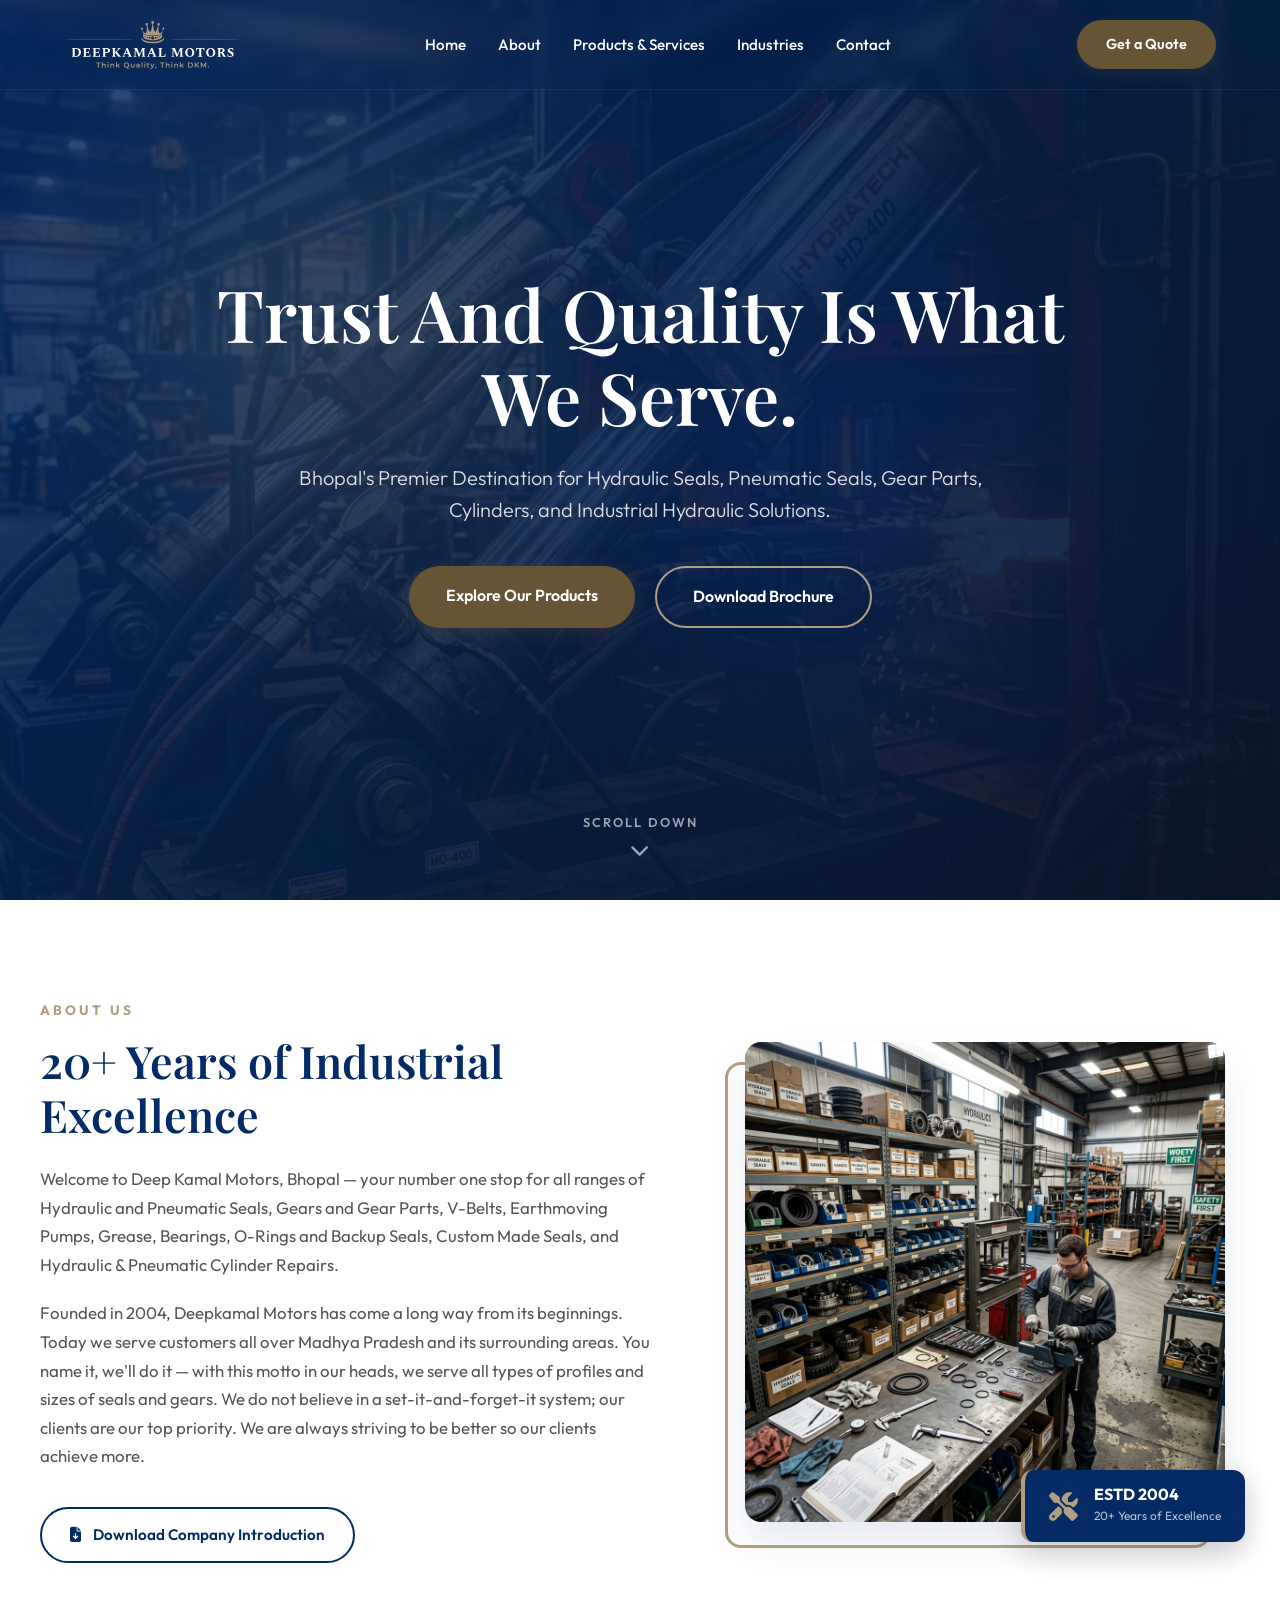
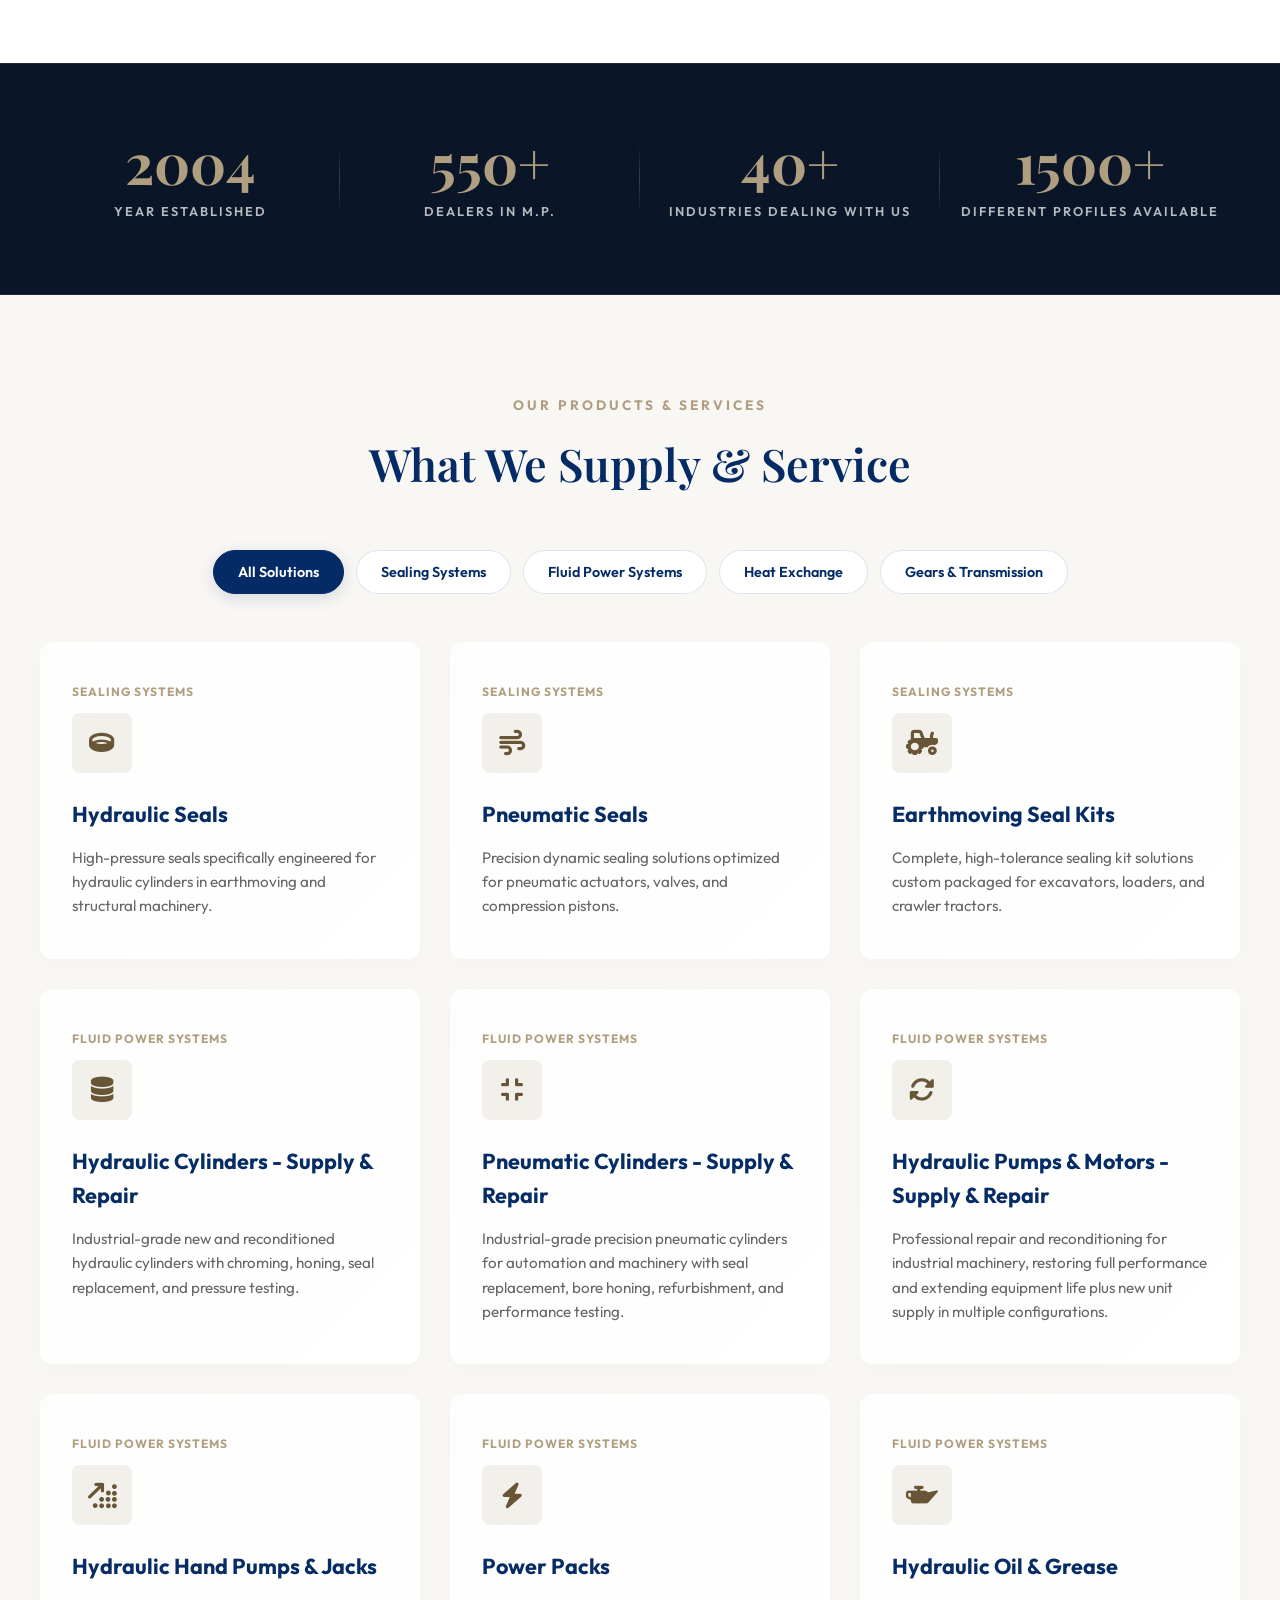
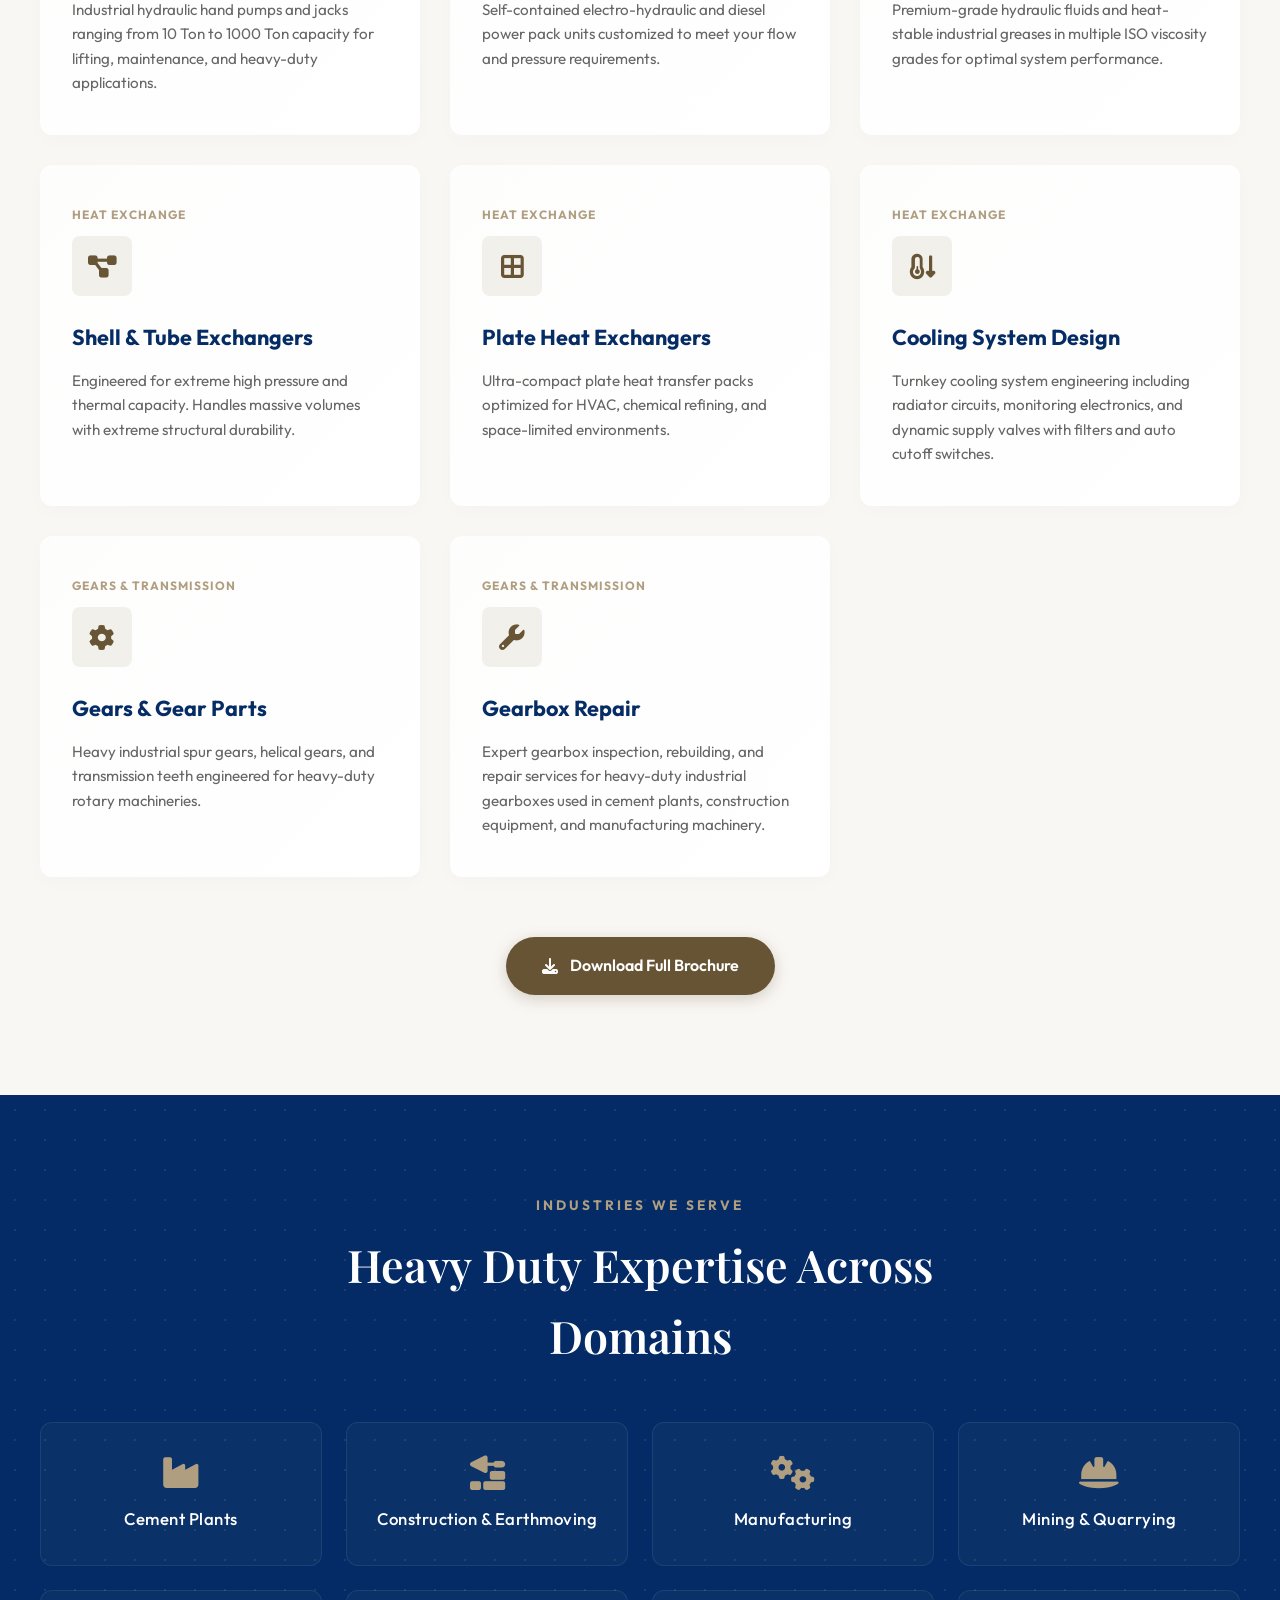
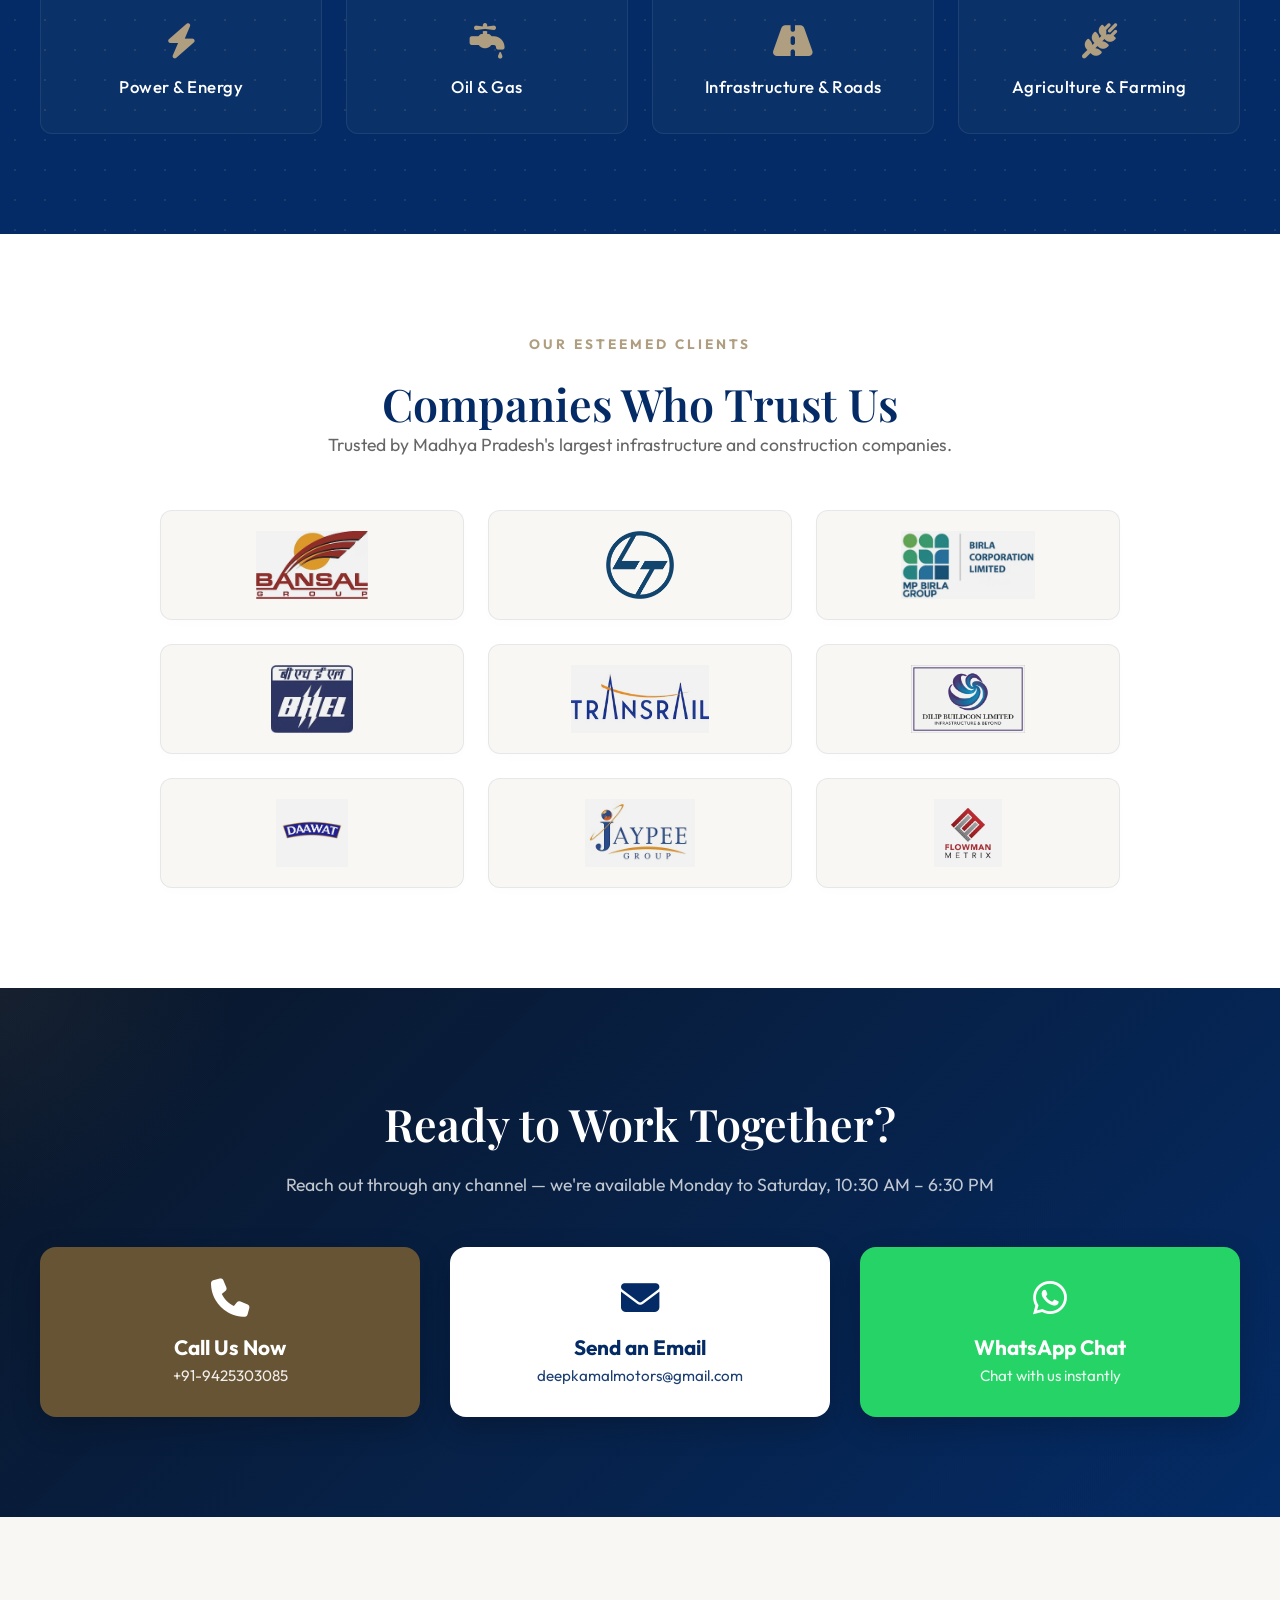
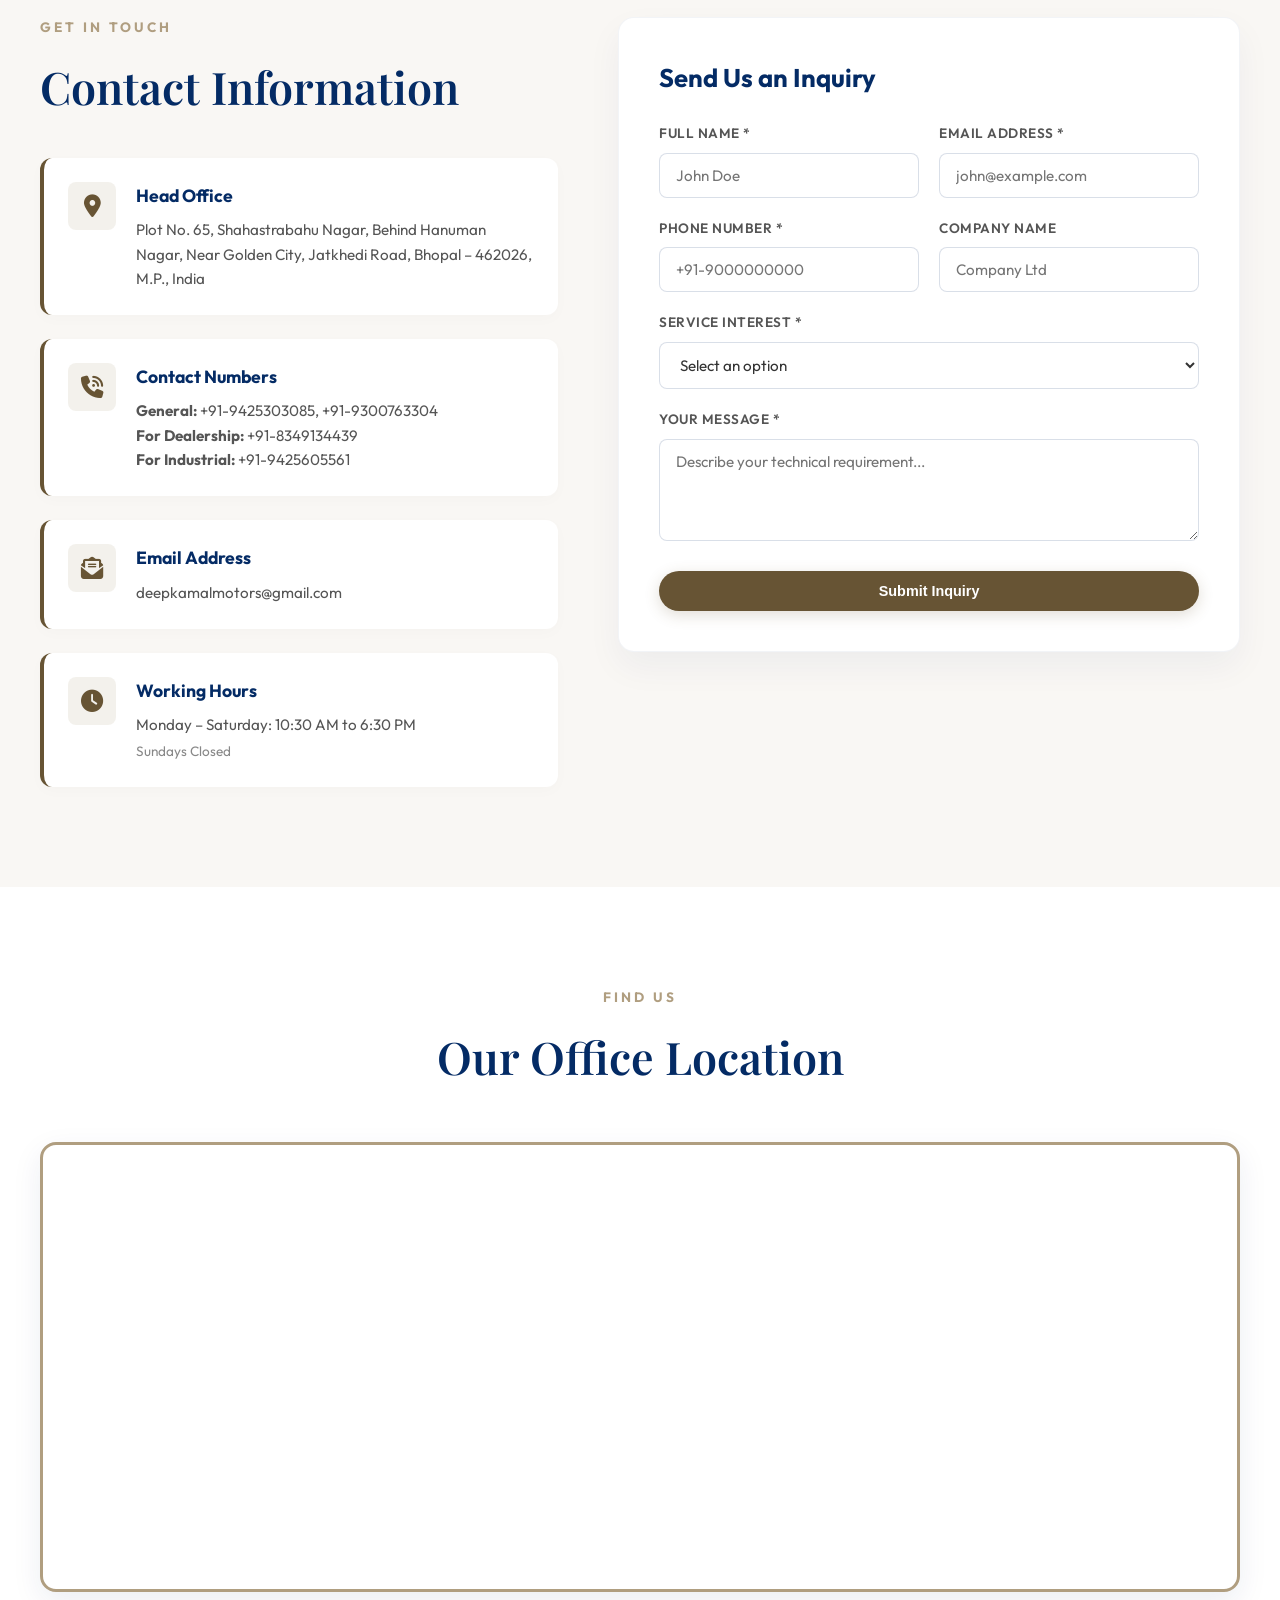
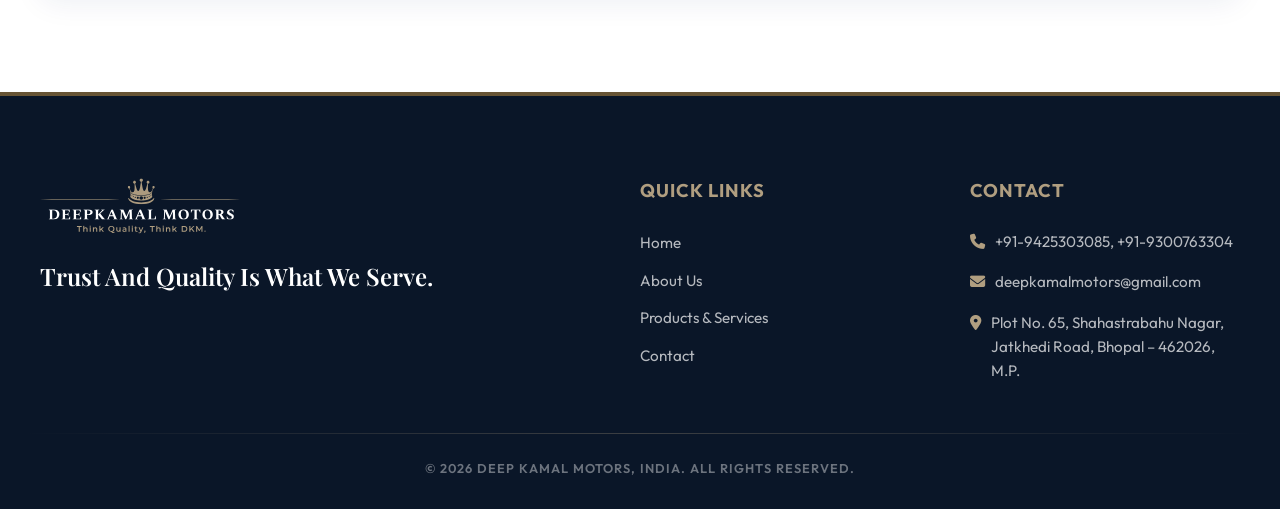
==== index.html @ ed83e130 "Initial commit of Deepkamal Motors Website" ====
<!DOCTYPE html>
<html lang="en">
<head>
  <meta charset="UTF-8">
  <meta name="viewport" content="width=device-width, initial-scale=1.0">
  <title>Deepkamal Motors | Hydraulic Seals & Industrial Parts | Bhopal</title>
  <meta name="description" content="Bhopal's premier destination for Hydraulic Seals, Pneumatic Seals, Gear Parts, Cylinders, and Industrial Hydraulic Solutions. Serving Madhya Pradesh since 2004.">
  
  <!-- Favicon -->
  <link rel="icon" type="image/svg+xml" href="deepkamal favicon.svg">

  <!-- Google Fonts -->
  <link rel="preconnect" href="https://fonts.googleapis.com">
  <link rel="preconnect" href="https://fonts.gstatic.com" crossorigin>
  <link href="https://fonts.googleapis.com/css2?family=Outfit:wght@300;400;500;600;700&family=Playfair+Display:ital,wght@0,400;0,600;0,700;1,400&display=swap" rel="stylesheet">
  
  <!-- Font Awesome 6 -->
  <link rel="stylesheet" href="https://cdnjs.cloudflare.com/ajax/libs/font-awesome/6.5.0/css/all.min.css">
  
  <style>
    /* -------------------------------------------------------------
       CSS VARIABLES & RESET
       ------------------------------------------------------------- */
    :root {
      --primary-navy: #042B65;
      --accent-gold: #675434;
      --light-gold: #B09E80;
      --white: #FFFFFF;
      --dark-bg: #0a1628;
      --off-white: #f9f7f4;
      
      --font-headings: 'Playfair Display', serif;
      --font-body: 'Outfit', sans-serif;
      
      --transition-smooth: all 0.4s cubic-bezier(0.16, 1, 0.3, 1);
      --transition-fast: all 0.2s ease;
      
      --container-width: 1200px;
    }

    * {
      box-sizing: border-box;
      margin: 0;
      padding: 0;
    }

    html {
      scroll-behavior: smooth;
      font-size: 16px;
      -webkit-font-smoothing: antialiased;
      overflow-x: hidden;
    }

    body {
      font-family: var(--font-body);
      background-color: var(--white);
      color: #333333;
      overflow-x: hidden;
      line-height: 1.6;
    }

    a {
      text-decoration: none;
      color: inherit;
      transition: var(--transition-fast);
    }

    h1, h2, h3, h4, h5, h6 {
      font-family: var(--font-headings);
      color: var(--primary-navy);
      font-weight: 600;
    }

    /* -------------------------------------------------------------
       PRELOADER
       ------------------------------------------------------------- */
    #preloader {
      position: fixed;
      top: 0;
      left: 0;
      width: 100vw;
      height: 100vh;
      background-color: var(--dark-bg);
      z-index: 99999;
      display: flex;
      flex-direction: column;
      justify-content: center;
      align-items: center;
      gap: 24px;
      transition: opacity 0.6s cubic-bezier(0.16, 1, 0.3, 1), visibility 0.6s;
    }

    #preloader.fade-out {
      opacity: 0;
      visibility: hidden;
    }

    .preloader-spinner {
      width: 80px;
      height: 80px;
      border: 3px solid rgba(176, 158, 128, 0.15);
      border-top: 3px solid var(--light-gold);
      border-radius: 50%;
      position: relative;
      animation: spin 1.2s cubic-bezier(0.5, 0.1, 0.5, 0.9) infinite;
    }

    .preloader-spinner::before {
      content: '\f013';
      font-family: 'Font Awesome 6 Free';
      font-weight: 900;
      color: var(--light-gold);
      position: absolute;
      top: 50%;
      left: 50%;
      transform: translate(-50%, -50%);
      font-size: 24px;
      animation: spinReverse 3s linear infinite;
    }

    @keyframes spin {
      0% { transform: rotate(0deg); }
      100% { transform: rotate(360deg); }
    }

    @keyframes spinReverse {
      0% { transform: translate(-50%, -50%) rotate(360deg); }
      100% { transform: translate(-50%, -50%) rotate(0deg); }
    }

    .preloader-text {
      font-family: var(--font-headings);
      font-size: 1.6rem;
      letter-spacing: 2px;
      font-weight: 600;
    }

    .preloader-text .navy-part {
      color: var(--white);
    }

    .preloader-text .gold-part {
      color: var(--light-gold);
    }

    /* -------------------------------------------------------------
       UTILITIES & REVEAL ANIMATIONS
       ------------------------------------------------------------- */
    .section-padding {
      padding: 100px 24px;
    }

    .container {
      max-width: var(--container-width);
      margin: 0 auto;
      width: 100%;
    }

    .text-center {
      text-align: center;
    }

    .label-gold {
      font-size: 0.85rem;
      letter-spacing: 3px;
      text-transform: uppercase;
      color: var(--light-gold);
      font-weight: 700;
      display: block;
      margin-bottom: 12px;
    }

    /* Scroll Reveal CSS */
    .reveal {
      opacity: 0;
      transform: translateY(40px);
      transition: opacity 0.8s cubic-bezier(0.16, 1, 0.3, 1), 
                  transform 0.8s cubic-bezier(0.16, 1, 0.3, 1);
    }

    .reveal.revealed {
      opacity: 1;
      transform: translateY(0);
    }

    /* -------------------------------------------------------------
       STICKY NAVIGATION BAR
       ------------------------------------------------------------- */
    header {
      position: fixed;
      top: 0;
      left: 0;
      width: 100%;
      z-index: 1000;
      padding: 20px 0;
      transition: var(--transition-smooth);
      background-color: rgba(4, 43, 101, 0.1);
      backdrop-filter: blur(8px);
      -webkit-backdrop-filter: blur(8px);
      border-bottom: 1px solid rgba(255, 255, 255, 0.05);
      
      --logo-primary: #FFFFFF;
      --logo-accent-gold: #B09E80;
    }

    header.scrolled {
      padding: 12px 0;
      background-color: var(--primary-navy);
      box-shadow: 0 10px 30px rgba(0, 0, 0, 0.15);
      border-bottom: 1px solid rgba(176, 158, 128, 0.15);
      --logo-primary: #FFFFFF;
      --logo-accent-gold: #B09E80;
    }

    .nav-container {
      display: flex;
      justify-content: space-between;
      align-items: center;
      padding: 0 24px;
      max-width: var(--container-width);
      margin: 0 auto;
    }

    .logo-container {
      display: flex;
      align-items: center;
      gap: 12px;
      height: 48px;
    }

    .logo-svg {
      height: 100%;
      width: auto;
      max-width: 200px;
    }

    .logo-svg .aD6z1nYkhcolor {
      fill: var(--logo-primary) !important;
      transition: fill 0.3s ease;
    }

    .logo-svg .a6izo4zJpcolor,
    .logo-svg .aLgOaV3zRcolors-0,
    .logo-svg .aR9TavoXYfillColor,
    .logo-svg .aMG-WEHroEfillColor,
    .logo-svg .aR9TavoXYfillColor-floo {
      fill: var(--logo-accent-gold) !important;
      transition: fill 0.3s ease;
    }

    .nav-links {
      display: flex;
      align-items: center;
      gap: 32px;
      list-style: none;
    }

    .nav-links a {
      color: var(--white);
      font-weight: 500;
      font-size: 0.95rem;
      position: relative;
      padding: 4px 0;
    }

    .nav-links a::after {
      content: '';
      position: absolute;
      bottom: 0;
      left: 0;
      width: 0;
      height: 2px;
      background-color: var(--light-gold);
      transition: var(--transition-fast);
    }

    .nav-links a:hover {
      color: var(--light-gold);
    }

    .nav-links a:hover::after {
      width: 100%;
    }

    .btn-quote {
      background-color: var(--accent-gold);
      color: var(--white);
      padding: 12px 28px;
      border-radius: 50px;
      font-weight: 600;
      font-size: 0.9rem;
      border: 1px solid var(--accent-gold);
      box-shadow: 0 4px 15px rgba(103, 84, 52, 0.2);
      position: relative;
      overflow: hidden;
      z-index: 1;
      display: inline-block;
      text-align: center;
      transition: var(--transition-smooth);
    }

    .btn-quote::before {
      content: '';
      position: absolute;
      top: 0;
      left: -100%;
      width: 100%;
      height: 100%;
      background: linear-gradient(
        90deg,
        transparent,
        rgba(255, 255, 255, 0.2),
        transparent
      );
      transition: 0.5s;
      z-index: -1;
    }

    .btn-quote:hover::before {
      left: 100%;
    }

    .btn-quote:hover {
      background-color: #7d6741;
      border-color: #7d6741;
      box-shadow: 0 6px 20px rgba(103, 84, 52, 0.4);
      transform: translateY(-2px);
    }

    /* Hamburger & Mobile Nav Drawer */
    .menu-toggle {
      display: none;
      background: none;
      border: none;
      color: var(--white);
      font-size: 1.5rem;
      cursor: pointer;
      z-index: 1001;
    }

    .mobile-drawer {
      position: fixed;
      top: 0;
      right: -100%;
      width: 300px;
      height: 100vh;
      background-color: var(--primary-navy);
      z-index: 999;
      padding: 100px 40px 40px 40px;
      display: flex;
      flex-direction: column;
      gap: 24px;
      box-shadow: -10px 0 30px rgba(0, 0, 0, 0.25);
      transition: var(--transition-smooth);
    }

    .mobile-drawer.open {
      right: 0;
    }

    .mobile-drawer ul {
      list-style: none;
      display: flex;
      flex-direction: column;
      gap: 24px;
    }

    .mobile-drawer ul a {
      color: var(--white);
      font-size: 1.2rem;
      font-weight: 500;
      display: block;
    }

    .mobile-drawer ul a:hover {
      color: var(--light-gold);
    }

    .mobile-drawer .btn-quote {
      text-align: center;
      margin-top: 20px;
      width: 100%;
    }

    /* -------------------------------------------------------------
       HERO SECTION
       ------------------------------------------------------------- */
    .hero {
      height: 100vh;
      min-height: 700px;
      position: relative;
      display: flex;
      align-items: center;
      justify-content: center;
      color: var(--white);
      text-align: center;
      padding: 0 24px;
      overflow: hidden;
    }

    /* Slow Zoom Background Image */
    .hero-bg {
      position: absolute;
      top: 0;
      left: 0;
      width: 100%;
      height: 100%;
      background-image: url('hero_bg.png');
      background-repeat: no-repeat;
      background-position: center center;
      background-size: cover;
      z-index: 1;
      animation: bgZoom 20s ease-out forwards;
    }

    @keyframes bgZoom {
      from { transform: scale(1.15); }
      to { transform: scale(1); }
    }

    /* Dark Overlay Mask for Contrast */
    .hero-overlay {
      position: absolute;
      top: 0;
      left: 0;
      width: 100%;
      height: 100%;
      background: linear-gradient(135deg, rgba(4, 43, 101, 0.85) 0%, rgba(10, 22, 40, 0.95) 100%);
      z-index: 2;
    }

    /* Glowing light blobs for premium lustre */
    .hero-glow-blob {
      position: absolute;
      border-radius: 50%;
      filter: blur(120px);
      z-index: 3;
      opacity: 0.18;
      pointer-events: none;
    }

    .blob-1 {
      top: 15%;
      left: 10%;
      width: 400px;
      height: 400px;
      background-color: var(--light-gold);
      animation: pulseGlow 10s infinite alternate;
    }

    .blob-2 {
      bottom: 20%;
      right: 15%;
      width: 500px;
      height: 500px;
      background-color: #0b3fa8;
      animation: pulseGlow 15s infinite alternate-reverse;
    }

    @keyframes pulseGlow {
      0% { transform: scale(1) translate(0, 0); opacity: 0.15; }
      100% { transform: scale(1.25) translate(40px, -30px); opacity: 0.25; }
    }

    .hero-content {
      position: relative;
      z-index: 4;
      max-width: 900px;
      display: flex;
      flex-direction: column;
      align-items: center;
      gap: 24px;
    }

    .hero-headline {
      font-size: 4.5rem;
      line-height: 1.15;
      color: var(--white);
      animation: fadeUp 1s cubic-bezier(0.16, 1, 0.3, 1) forwards;
      opacity: 0;
    }

    .hero-subheadline {
      font-size: 1.25rem;
      font-weight: 300;
      color: rgba(255, 255, 255, 0.85);
      max-width: 750px;
      line-height: 1.6;
      animation: fadeUp 1s cubic-bezier(0.16, 1, 0.3, 1) 0.3s forwards;
      opacity: 0;
    }

    .hero-ctas {
      display: flex;
      gap: 20px;
      margin-top: 16px;
      animation: fadeUp 1s cubic-bezier(0.16, 1, 0.3, 1) 0.6s forwards;
      opacity: 0;
    }

    .btn-primary {
      background-color: var(--accent-gold);
      color: var(--white);
      padding: 16px 36px;
      border-radius: 50px;
      font-weight: 600;
      font-size: 1rem;
      border: 1px solid var(--accent-gold);
      box-shadow: 0 4px 20px rgba(103, 84, 52, 0.3);
      cursor: pointer;
      transition: var(--transition-smooth);
    }

    .btn-primary:hover {
      background-color: #7d6741;
      border-color: #7d6741;
      transform: translateY(-3px);
      box-shadow: 0 8px 25px rgba(103, 84, 52, 0.5);
    }

    .btn-secondary {
      background-color: transparent;
      color: var(--white);
      padding: 16px 36px;
      border-radius: 50px;
      font-weight: 600;
      font-size: 1rem;
      border: 2px solid var(--light-gold);
      cursor: pointer;
      transition: var(--transition-smooth);
      display: inline-block;
    }

    .btn-secondary:hover {
      background-color: rgba(176, 158, 128, 0.15);
      border-color: var(--white);
      transform: translateY(-3px);
    }

    /* Scroll Indicator */
    .scroll-indicator {
      position: absolute;
      bottom: 40px;
      left: 50%;
      transform: translateX(-50%);
      z-index: 4;
      display: flex;
      flex-direction: column;
      align-items: center;
      gap: 8px;
      cursor: pointer;
      color: rgba(255, 255, 255, 0.6);
      font-size: 0.8rem;
      letter-spacing: 2px;
      text-transform: uppercase;
      font-weight: 600;
    }

    .scroll-indicator i {
      font-size: 1.2rem;
      animation: bounce 2s infinite;
    }

    @keyframes fadeUp {
      from {
        opacity: 0;
        transform: translateY(30px);
      }
      to {
        opacity: 1;
        transform: translateY(0);
      }
    }

    @keyframes bounce {
      0%, 20%, 50%, 80%, 100% { transform: translateY(0); }
      40% { transform: translateY(-8px); }
      60% { transform: translateY(-4px); }
    }

    /* -------------------------------------------------------------
       ABOUT US SECTION
       ------------------------------------------------------------- */
    .about {
      background-color: var(--white);
    }

    .about-grid {
      display: grid;
      grid-template-columns: 1.2fr 1fr;
      gap: 80px;
      align-items: center;
    }

    .about-text h2 {
      font-size: 2.8rem;
      line-height: 1.2;
      margin-bottom: 24px;
    }

    .about-text p {
      color: #555555;
      margin-bottom: 20px;
      font-size: 1.05rem;
      line-height: 1.7;
    }

    .btn-download-about {
      display: inline-flex;
      align-items: center;
      gap: 12px;
      color: var(--primary-navy);
      border: 2px solid var(--primary-navy);
      padding: 14px 28px;
      border-radius: 50px;
      font-weight: 600;
      font-size: 0.95rem;
      margin-top: 16px;
      transition: var(--transition-smooth);
    }

    .btn-download-about:hover {
      background-color: var(--primary-navy);
      color: var(--white);
      transform: translateY(-2px);
      box-shadow: 0 6px 20px rgba(4, 43, 101, 0.2);
    }

    /* Workshop Image Container */
    .about-visual {
      display: flex;
      justify-content: center;
      align-items: center;
    }

    .about-img-container {
      position: relative;
      width: 100%;
      max-width: 480px;
      margin: 0 auto;
      border-radius: 16px;
      box-shadow: 0 20px 40px rgba(4, 43, 101, 0.1);
      transition: var(--transition-smooth);
    }

    .about-img-container::before {
      content: '';
      position: absolute;
      top: 20px;
      left: -20px;
      width: 100%;
      height: 100%;
      border: 3px solid var(--light-gold);
      border-radius: 16px;
      z-index: 1;
      pointer-events: none;
      transition: var(--transition-smooth);
    }

    .about-img {
      width: 100%;
      height: auto;
      display: block;
      border-radius: 16px;
      position: relative;
      z-index: 2;
      object-fit: cover;
      transition: var(--transition-smooth);
    }

    .about-img-container:hover {
      transform: translateY(-8px);
    }

    .about-img-container:hover::before {
      transform: translate(8px, -8px);
    }

    .about-img-badge {
      position: absolute;
      bottom: -20px;
      right: -20px;
      background-color: var(--primary-navy);
      color: var(--white);
      padding: 16px 24px;
      border-radius: 12px;
      display: flex;
      align-items: center;
      gap: 16px;
      z-index: 3;
      box-shadow: 0 10px 30px rgba(0, 0, 0, 0.2);
      border-left: 4px solid var(--light-gold);
    }

    .about-img-badge i {
      font-size: 1.8rem;
      color: var(--light-gold);
    }

    .about-img-badge .badge-title {
      font-weight: 700;
      font-size: 1rem;
      line-height: 1;
    }

    .about-img-badge .badge-sub {
      font-size: 0.75rem;
      color: rgba(255, 255, 255, 0.7);
      margin-top: 4px;
      white-space: nowrap;
    }

    /* -------------------------------------------------------------
       STATS STRIP
       ------------------------------------------------------------- */
    .stats-strip {
      background-color: var(--dark-bg);
      padding: 60px 24px;
      border-top: 1px solid rgba(176, 158, 128, 0.15);
      border-bottom: 1px solid rgba(176, 158, 128, 0.15);
      position: relative;
    }

    .stats-grid {
      display: grid;
      grid-template-columns: repeat(4, 1fr);
      max-width: var(--container-width);
      margin: 0 auto;
      text-align: center;
    }

    .stat-item {
      position: relative;
      padding: 10px 20px;
    }

    .stat-item:not(:last-child)::after {
      content: '';
      position: absolute;
      right: 0;
      top: 20%;
      height: 60%;
      width: 1px;
      background: linear-gradient(to bottom, transparent, rgba(176, 158, 128, 0.3), transparent);
    }

    .stat-number {
      font-size: 3.5rem;
      font-family: var(--font-headings);
      font-weight: 700;
      color: var(--light-gold);
      display: block;
      margin-bottom: 8px;
      line-height: 1;
    }

    .stat-label {
      font-size: 0.8rem;
      letter-spacing: 2px;
      text-transform: uppercase;
      color: rgba(255, 255, 255, 0.7);
      font-weight: 600;
    }

    /* -------------------------------------------------------------
       PRODUCTS & SERVICES
       ------------------------------------------------------------- */
    .products {
      background-color: var(--off-white);
    }

    .section-header {
      max-width: 700px;
      margin: 0 auto 50px auto;
    }

    .section-header h2 {
      font-size: 2.8rem;
      margin-top: 8px;
    }

    /* Filter Category Tabs */
    .category-tabs {
      display: flex;
      justify-content: center;
      gap: 12px;
      margin-bottom: 48px;
      flex-wrap: wrap;
    }

    .tab-btn {
      background-color: var(--white);
      border: 1px solid rgba(4, 43, 101, 0.12);
      color: var(--primary-navy);
      padding: 12px 24px;
      border-radius: 50px;
      font-family: var(--font-body);
      font-weight: 600;
      font-size: 0.9rem;
      cursor: pointer;
      transition: var(--transition-smooth);
    }

    .tab-btn:hover {
      background-color: var(--off-white);
      border-color: var(--light-gold);
    }

    .tab-btn.active {
      background-color: var(--primary-navy);
      color: var(--white);
      border-color: var(--primary-navy);
      box-shadow: 0 4px 15px rgba(4, 43, 101, 0.15);
    }

    .products-grid {
      display: grid;
      grid-template-columns: repeat(3, 1fr);
      gap: 30px;
      margin-bottom: 60px;
    }

    .product-card {
      background-color: var(--white);
      padding: 40px 32px;
      border-radius: 12px;
      box-shadow: 0 5px 20px rgba(0, 0, 0, 0.02);
      border-left: 0px solid var(--accent-gold);
      transition: var(--transition-smooth);
      position: relative;
      overflow: hidden;
      display: flex;
      flex-direction: column;
    }

    .product-card.hidden {
      display: none !important;
    }

    .product-card::before {
      content: '';
      position: absolute;
      top: 0;
      left: 0;
      width: 100%;
      height: 100%;
      background: linear-gradient(135deg, rgba(176, 158, 128, 0.02) 0%, transparent 100%);
      pointer-events: none;
    }

    .product-category-label {
      font-size: 0.75rem;
      text-transform: uppercase;
      letter-spacing: 1px;
      color: var(--light-gold);
      font-weight: 700;
      margin-bottom: 12px;
      display: block;
    }

    .product-icon-container {
      width: 60px;
      height: 60px;
      background-color: rgba(176, 158, 128, 0.15);
      border-radius: 8px;
      display: flex;
      align-items: center;
      justify-content: center;
      margin-bottom: 24px;
      color: var(--accent-gold);
      font-size: 1.6rem;
      transition: var(--transition-smooth);
    }

    .product-card h3 {
      font-size: 1.35rem;
      margin-bottom: 14px;
      font-family: var(--font-body);
      font-weight: 700;
      color: var(--primary-navy);
      transition: var(--transition-fast);
    }

    .product-card p {
      color: #666666;
      font-size: 0.95rem;
      line-height: 1.6;
      flex-grow: 1;
    }

    /* Product card hover effects */
    .product-card:hover {
      transform: translateY(-8px);
      box-shadow: 0 15px 35px rgba(4, 43, 101, 0.08);
      border-left: 5px solid var(--accent-gold);
    }

    .product-card:hover .product-icon-container {
      background-color: var(--accent-gold);
      color: var(--white);
      transform: scale(1.05);
    }

    .product-card:hover h3 {
      color: var(--accent-gold);
    }

    .products-footer {
      display: flex;
      justify-content: center;
    }

    .btn-gold-brochure {
      display: inline-flex;
      align-items: center;
      gap: 12px;
      background-color: var(--accent-gold);
      color: var(--white);
      padding: 16px 36px;
      border-radius: 50px;
      font-weight: 600;
      font-size: 1rem;
      box-shadow: 0 4px 15px rgba(103, 84, 52, 0.25);
    }

    .btn-gold-brochure:hover {
      background-color: #7d6741;
      transform: translateY(-2px);
      box-shadow: 0 8px 25px rgba(103, 84, 52, 0.4);
    }

    /* -------------------------------------------------------------
       INDUSTRIES WE SERVE
       ------------------------------------------------------------- */
    .industries {
      background-color: var(--primary-navy);
      color: var(--white);
      position: relative;
    }

    .industries::before {
      content: '';
      position: absolute;
      top: 0; left: 0; right: 0; bottom: 0;
      background-image: radial-gradient(rgba(176, 158, 128, 0.15) 1px, transparent 1px);
      background-size: 30px 30px;
      pointer-events: none;
    }

    .industries .section-header h2 {
      color: var(--white);
    }

    .industries-grid {
      display: grid;
      grid-template-columns: repeat(4, 1fr);
      gap: 24px;
      position: relative;
      z-index: 2;
    }

    .industry-card {
      background-color: rgba(255, 255, 255, 0.03);
      border: 1px solid rgba(255, 255, 255, 0.08);
      border-radius: 12px;
      padding: 32px 24px;
      text-align: center;
      transition: var(--transition-smooth);
      display: flex;
      flex-direction: column;
      align-items: center;
      gap: 16px;
    }

    .industry-card i {
      font-size: 2.2rem;
      color: var(--light-gold);
      transition: var(--transition-smooth);
    }

    .industry-card span {
      font-size: 1.05rem;
      font-weight: 500;
      letter-spacing: 0.5px;
    }

    .industry-card:hover {
      background-color: rgba(255, 255, 255, 0.07);
      border-color: var(--light-gold);
      transform: translateY(-5px);
      box-shadow: 0 10px 25px rgba(176, 158, 128, 0.15);
    }

    .industry-card:hover i {
      color: var(--white);
      transform: scale(1.1);
    }

    /* -------------------------------------------------------------
       OUR ESTEEMED CLIENTS (3x3 Grid Layout)
       ------------------------------------------------------------- */
    .clients {
      background-color: var(--white);
      position: relative;
    }

    .clients-subtext {
      color: #666666;
      font-size: 1.1rem;
      margin-top: -8px;
    }

    .clients-grid {
      display: grid;
      grid-template-columns: repeat(3, 1fr);
      gap: 24px;
      max-width: 960px;
      margin: 0 auto;
    }

    .client-logo-card {
      background-color: var(--off-white);
      border: 1px solid rgba(4, 43, 101, 0.08);
      border-radius: 12px;
      height: 110px;
      display: flex;
      justify-content: center;
      align-items: center;
      padding: 20px;
      box-shadow: 0 4px 12px rgba(0, 0, 0, 0.01);
      transition: var(--transition-smooth);
    }

    .client-logo-card img {
      max-height: 100%;
      max-width: 100%;
      object-fit: contain;
      filter: grayscale(10%) contrast(90%);
      transition: var(--transition-smooth);
    }

    .client-logo-card:hover {
      background-color: var(--white);
      border-color: var(--light-gold);
      transform: translateY(-4px) scale(1.03);
      box-shadow: 0 10px 20px rgba(4, 43, 101, 0.08);
    }

    .client-logo-card:hover img {
      filter: none;
    }

    /* -------------------------------------------------------------
       CONTACT ACTION BUTTONS (CTA STRIP)
       ------------------------------------------------------------- */
    .cta-strip {
      background: linear-gradient(135deg, var(--dark-bg) 0%, var(--primary-navy) 100%);
      color: var(--white);
      position: relative;
      overflow: hidden;
    }

    .cta-strip::before {
      content: '';
      position: absolute;
      top: -50%; left: -20%;
      width: 500px;
      height: 500px;
      border-radius: 50%;
      background: radial-gradient(circle, rgba(176, 158, 128, 0.08) 0%, transparent 70%);
      pointer-events: none;
      animation: pulseGlow 12s infinite alternate;
    }

    .cta-strip::after {
      content: '';
      position: absolute;
      bottom: -40%; right: -10%;
      width: 600px;
      height: 600px;
      border-radius: 50%;
      background: radial-gradient(circle, rgba(4, 43, 101, 0.15) 0%, transparent 70%);
      pointer-events: none;
      animation: pulseGlow 16s infinite alternate-reverse;
    }

    .cta-header {
      margin-bottom: 48px;
      position: relative;
      z-index: 2;
    }

    .cta-header h2 {
      font-size: 2.8rem;
      color: var(--white);
      margin-bottom: 12px;
    }

    .cta-header p {
      color: rgba(255, 255, 255, 0.75);
      font-size: 1.1rem;
    }

    .cta-buttons-container {
      display: grid;
      grid-template-columns: repeat(3, 1fr);
      gap: 30px;
      max-width: var(--container-width);
      margin: 0 auto;
      position: relative;
      z-index: 2;
    }

    .action-btn {
      display: flex;
      flex-direction: column;
      align-items: center;
      justify-content: center;
      padding: 32px 24px;
      border-radius: 16px;
      cursor: pointer;
      box-shadow: 0 10px 30px rgba(0, 0, 0, 0.2);
      transition: var(--transition-smooth);
      border: none;
      width: 100%;
      text-align: center;
      position: relative;
      z-index: 2;
    }

    .action-btn i {
      font-size: 2.4rem;
      margin-bottom: 16px;
      transition: var(--transition-smooth);
    }

    .action-btn .btn-label {
      font-size: 1.3rem;
      font-weight: 700;
      display: block;
      margin-bottom: 6px;
      font-family: var(--font-body);
    }

    .action-btn .btn-sub {
      font-size: 0.95rem;
      opacity: 0.9;
      font-family: var(--font-body);
    }

    .btn-call {
      background-color: var(--accent-gold);
      color: var(--white);
    }

    .btn-call:hover {
      background-color: #7d6741;
      transform: translateY(-6px);
      box-shadow: 0 15px 35px rgba(103, 84, 52, 0.4);
    }

    .btn-email {
      background-color: var(--white);
      color: var(--primary-navy);
    }

    .btn-email:hover {
      background-color: var(--primary-navy);
      color: var(--white);
      transform: translateY(-6px);
      box-shadow: 0 15px 35px rgba(255, 255, 255, 0.2);
    }

    .btn-whatsapp {
      background-color: #25D366;
      color: var(--white);
    }

    .btn-whatsapp:hover {
      background-color: #1ebd58;
      transform: translateY(-6px);
      box-shadow: 0 15px 35px rgba(37, 211, 102, 0.4);
    }

    .action-btn:hover i {
      transform: scale(1.1);
    }

    /* -------------------------------------------------------------
       CONTACT & FORM SECTION
       ------------------------------------------------------------- */
    .contact-section {
      background-color: var(--off-white);
    }

    .contact-grid {
      display: grid;
      grid-template-columns: 1fr 1.2fr;
      gap: 60px;
      align-items: flex-start;
    }

    .contact-info {
      display: flex;
      flex-direction: column;
      gap: 24px;
    }

    .contact-info h2 {
      font-size: 2.8rem;
      margin-bottom: 12px;
    }

    .info-card {
      background-color: var(--white);
      border-radius: 12px;
      padding: 24px;
      display: flex;
      gap: 20px;
      box-shadow: 0 4px 15px rgba(0, 0, 0, 0.02);
      border-left: 4px solid var(--accent-gold);
      align-items: flex-start;
    }

    .info-icon-container {
      font-size: 1.4rem;
      color: var(--accent-gold);
      background-color: rgba(176, 158, 128, 0.15);
      width: 48px;
      height: 48px;
      border-radius: 8px;
      display: flex;
      align-items: center;
      justify-content: center;
      flex-shrink: 0;
    }

    .info-content h3 {
      font-family: var(--font-body);
      font-weight: 700;
      font-size: 1.1rem;
      margin-bottom: 8px;
    }

    .info-content p {
      color: #555555;
      line-height: 1.6;
      font-size: 0.95rem;
    }

    /* B2B Inquiry Form */
    .contact-form-container {
      background-color: var(--white);
      padding: 40px;
      border-radius: 16px;
      box-shadow: 0 15px 35px rgba(4, 43, 101, 0.05);
      border: 1px solid rgba(4, 43, 101, 0.05);
    }

    .form-title {
      font-size: 1.6rem;
      color: var(--primary-navy);
      margin-bottom: 24px;
      font-family: var(--font-body);
      font-weight: 700;
    }

    .form-row {
      display: grid;
      grid-template-columns: 1fr 1fr;
      gap: 20px;
    }

    .form-group {
      margin-bottom: 20px;
      display: flex;
      flex-direction: column;
      gap: 8px;
    }

    .form-group label {
      font-size: 0.85rem;
      font-weight: 600;
      color: #555555;
      text-transform: uppercase;
      letter-spacing: 0.5px;
    }

    .form-group input,
    .form-group select,
    .form-group textarea {
      width: 100%;
      padding: 12px 16px;
      border: 1px solid rgba(4, 43, 101, 0.15);
      border-radius: 8px;
      font-family: var(--font-body);
      font-size: 0.95rem;
      color: #333333;
      background-color: var(--white);
      transition: var(--transition-fast);
    }

    .form-group input:focus,
    .form-group select:focus,
    .form-group textarea:focus {
      outline: none;
      border-color: var(--accent-gold);
      box-shadow: 0 0 0 3px rgba(103, 84, 52, 0.15);
    }

    .form-submit-btn {
      width: 100%;
      border: none;
      cursor: pointer;
      margin-top: 10px;
    }

    /* -------------------------------------------------------------
       DEDICATED MAP SECTION
       ------------------------------------------------------------- */
    .find-us {
      background-color: var(--white);
    }

    .map-full-container {
      width: 100%;
      height: 450px;
      border-radius: 16px;
      overflow: hidden;
      box-shadow: 0 10px 30px rgba(4, 43, 101, 0.08);
      border: 3px solid var(--light-gold);
    }

    .map-full-container iframe {
      width: 100%;
      height: 100%;
      border: none;
      display: block;
    }

    /* -------------------------------------------------------------
       FOOTER
       ------------------------------------------------------------- */
    footer {
      background-color: var(--dark-bg);
      color: var(--white);
      padding: 80px 24px 30px 24px;
      border-top: 4px solid var(--accent-gold);
      position: relative;
    }

    .footer-grid {
      display: grid;
      grid-template-columns: 2fr 1fr 1fr;
      gap: 60px;
      max-width: var(--container-width);
      margin: 0 auto 50px auto;
    }

    .footer-col-branding {
      display: flex;
      flex-direction: column;
      gap: 20px;
    }

    .footer-col-branding .logo-container {
      height: 60px;
    }

    .footer-tagline {
      font-family: var(--font-headings);
      font-size: 1.5rem;
      color: var(--white);
      font-weight: 600;
      line-height: 1.3;
      margin-top: 5px;
    }

    .footer-copyright {
      font-size: 0.85rem;
      color: rgba(255, 255, 255, 0.5);
      margin-top: 10px;
    }

    .footer-col h4 {
      color: var(--light-gold);
      font-family: var(--font-body);
      font-weight: 700;
      font-size: 1.15rem;
      margin-bottom: 24px;
      text-transform: uppercase;
      letter-spacing: 1px;
    }

    .footer-links {
      list-style: none;
      display: flex;
      flex-direction: column;
      gap: 12px;
    }

    .footer-links a {
      color: rgba(255, 255, 255, 0.7);
      font-size: 0.95rem;
    }

    .footer-links a:hover {
      color: var(--light-gold);
      padding-left: 4px;
    }

    .footer-contact-snapshot {
      display: flex;
      flex-direction: column;
      gap: 16px;
      color: rgba(255, 255, 255, 0.7);
      font-size: 0.95rem;
    }

    .footer-contact-snapshot p {
      display: flex;
      align-items: flex-start;
      gap: 10px;
    }

    .footer-contact-snapshot i {
      color: var(--light-gold);
      margin-top: 4px;
      flex-shrink: 0;
    }

    .footer-divider {
      height: 1px;
      background: linear-gradient(to right, transparent, rgba(176, 158, 128, 0.3), transparent);
      margin-bottom: 24px;
      border: none;
    }

    .footer-bottom {
      text-align: center;
      color: rgba(255, 255, 255, 0.4);
      font-size: 0.8rem;
      letter-spacing: 1px;
      text-transform: uppercase;
      font-weight: 600;
    }

    /* -------------------------------------------------------------
       RESPONSIVE STYLES
       ------------------------------------------------------------- */
    @media (max-width: 1024px) {
      .hero-headline {
        font-size: 3.5rem;
      }
      .products-grid {
        grid-template-columns: repeat(2, 1fr);
      }
      .industries-grid {
        grid-template-columns: repeat(2, 1fr);
      }
      .contact-grid {
        grid-template-columns: 1fr;
        gap: 40px;
      }
    }

    @media (max-width: 768px) {
      .section-padding {
        padding: 70px 20px;
      }

      /* Navbar */
      .nav-links,
      header .btn-quote {
        display: none;
      }

      .menu-toggle {
        display: block;
      }

      /* Hero */
      .hero-headline {
        font-size: 2.6rem;
      }
      .hero-subheadline {
        font-size: 1.1rem;
      }
      .hero-ctas {
        flex-direction: column;
        width: 100%;
        max-width: 320px;
        gap: 12px;
      }
      .btn-primary, .btn-secondary {
        width: 100%;
        text-align: center;
      }

      /* About */
      .about-grid {
        grid-template-columns: 1fr;
        gap: 50px;
      }
      .about-text h2 {
        font-size: 2.2rem;
      }
      .about-img-container {
        max-width: calc(100% - 20px);
        margin: 0 0 0 20px;
      }
      .about-img-badge {
        right: -10px;
        bottom: -15px;
      }

      /* Stats */
      .stats-grid {
        grid-template-columns: repeat(2, 1fr);
        gap: 30px;
      }
      .stat-item {
        padding: 10px 0;
      }
      .stat-item:nth-child(even)::after {
        display: none;
      }
      .stat-number {
        font-size: 2.8rem;
      }

      /* Products */
      .products-grid {
        grid-template-columns: 1fr;
        gap: 20px;
      }
      .section-header h2 {
        font-size: 2.2rem;
      }
      .category-tabs {
        gap: 8px;
      }
      .tab-btn {
        padding: 10px 18px;
        font-size: 0.85rem;
      }

      /* Industries */
      .industries-grid {
        grid-template-columns: 1fr;
        gap: 16px;
      }

      /* Clients */
      .clients-grid {
        grid-template-columns: repeat(2, 1fr);
        gap: 16px;
      }

      /* CTA Strip */
      .cta-buttons-container {
        grid-template-columns: 1fr;
        gap: 20px;
      }
      .cta-header h2 {
        font-size: 2.2rem;
      }

      /* Contact & Form */
      .info-card {
        padding: 18px 16px;
        gap: 16px;
      }
      .form-row {
        grid-template-columns: 1fr;
        gap: 0;
      }
      .contact-form-container {
        padding: 28px 20px;
      }
      .contact-info h2 {
        font-size: 2.2rem;
      }
      .map-full-container {
        height: 320px;
      }

      /* Footer */
      .footer-grid {
        grid-template-columns: 1fr;
        gap: 40px;
      }
    }

    @media (max-width: 480px) {
      .clients-grid {
        grid-template-columns: 1fr;
      }
    }

    /* Thank You Message Styling */
    .thank-you-container {
      text-align: center;
      padding: 40px 20px;
      display: none;
      flex-direction: column;
      align-items: center;
      justify-content: center;
      animation: formFadeUp 0.6s cubic-bezier(0.16, 1, 0.3, 1) forwards;
    }

    .thank-you-icon {
      font-size: 4.5rem;
      color: var(--accent-gold);
      margin-bottom: 24px;
      display: inline-flex;
      align-items: center;
      justify-content: center;
      animation: scalePop 0.5s cubic-bezier(0.34, 1.56, 0.64, 1) forwards;
    }

    .thank-you-title {
      font-family: var(--font-headings);
      font-size: 2.2rem;
      color: var(--primary-navy);
      margin-bottom: 12px;
      font-weight: 700;
    }

    .thank-you-text {
      font-size: 1.05rem;
      color: #555555;
      line-height: 1.6;
      max-width: 460px;
      margin-bottom: 30px;
    }

    .btn-submit-another {
      background-color: var(--primary-navy);
      color: var(--white);
      border: 1px solid var(--primary-navy);
      padding: 12px 28px;
      border-radius: 8px;
      font-family: var(--font-body);
      font-weight: 600;
      font-size: 0.95rem;
      cursor: pointer;
      display: inline-flex;
      align-items: center;
      gap: 10px;
      transition: var(--transition-smooth);
      box-shadow: 0 4px 12px rgba(4, 43, 101, 0.15);
    }

    .btn-submit-another:hover {
      background-color: var(--accent-gold);
      border-color: var(--accent-gold);
      color: var(--white);
      transform: translateY(-2px);
      box-shadow: 0 6px 20px rgba(103, 84, 52, 0.25);
    }

    .btn-submit-another i {
      transition: transform 0.4s ease;
    }

    .btn-submit-another:hover i {
      transform: rotate(-180deg);
    }

    @keyframes scalePop {
      0% {
        transform: scale(0);
        opacity: 0;
      }
      100% {
        transform: scale(1);
        opacity: 1;
      }
    }

    @keyframes formFadeUp {
      from {
        opacity: 0;
        transform: translateY(20px);
      }
      to {
        opacity: 1;
        transform: translateY(0);
      }
    }
  </style>
</head>
<body>

  <!-- -----------------------------------------------------------
       PAGE PRELOADER
       ----------------------------------------------------------- -->
  <div id="preloader">
    <div class="preloader-spinner"></div>
    <div class="preloader-text">
      <span class="navy-part">DEEP KAMAL</span> <span class="gold-part">MOTORS</span>
    </div>
  </div>

  <!-- -----------------------------------------------------------
       STICKY NAVIGATION BAR
       ----------------------------------------------------------- -->
  <header id="header">
    <div class="nav-container">
      <a href="#hero" class="logo-container" aria-label="Deep Kamal Motors Home">
        <!-- SVG Logo Inlined directly with custom property color mappings -->
        <svg viewBox="0 0 380.2467 104.2479" width="380.2467" height="104.2479" class="logo-svg" xmlns="http://www.w3.org/2000/svg">
          <style>
            .a6izo4zJpcolor {fill:#675434;fill-opacity:1;}
            .aD6z1nYkhcolor {fill:#042B65;fill-opacity:1;}
            .aLgOaV3zRcolors-0 {fill:#675434;fill-opacity:0.98;}
            .aMG-WEHroEfillColor {fill:#675434;fill-opacity:1;}
            .aMG-WEHroEstrokeColor-str {stroke:#E9E9E9;stroke-opacity:1;}
            .aR9TavoXYfillColor {fill:#675434;fill-opacity:1;}
            .aR9TavoXYfillColor-floo {flood-color:#675434;flood-opacity:1;}
            .shapeStroke-str {stroke:#E9E9E9;stroke-opacity:1;}
            .text-floo {flood-color:#B09E80;flood-opacity:1;}
          </style>
          <g>
            <g opacity="1" transform="rotate(0 69.96030000000002 88.99710000000002)">
              <svg width="245.1884" height="15.2508" x="69.96030000000002" y="88.99710000000002" version="1.1" preserveAspectRatio="none" viewBox="0.16 -30.88 625.72 38.92">
                <g transform="matrix(1 0 0 1 0 0)" class="a6izo4zJpcolor">
                  <path d="M9.44 0L9.44-23.60L0.16-23.60L0.16-28L23.92-28L23.92-23.60L14.64-23.60L14.64 0L9.44 0Z M43.48-21.60Q47.52-21.60 49.96-19.24Q52.40-16.88 52.40-12.24L52.40-12.24L52.40 0L47.40 0L47.40-11.60Q47.40-14.40 46.08-15.82Q44.76-17.24 42.32-17.24L42.32-17.24Q39.56-17.24 37.96-15.58Q36.36-13.92 36.36-10.80L36.36-10.80L36.36 0L31.36 0L31.36-29.68L36.36-29.68L36.36-18.88Q37.60-20.20 39.42-20.90Q41.24-21.60 43.48-21.60L43.48-21.60Z M62.76 0L62.76-21.36L67.76-21.36L67.76 0L62.76 0ZM65.28-24.88Q63.92-24.88 63.00-25.74Q62.08-26.60 62.08-27.88L62.08-27.88Q62.08-29.16 63.00-30.02Q63.92-30.88 65.28-30.88L65.28-30.88Q66.64-30.88 67.56-30.06Q68.48-29.24 68.48-28L68.48-28Q68.48-26.68 67.58-25.78Q66.68-24.88 65.28-24.88L65.28-24.88Z M90.44-21.60Q94.48-21.60 96.92-19.24Q99.36-16.88 99.36-12.24L99.36-12.24L99.36 0L94.36 0L94.36-11.60Q94.36-14.40 93.04-15.82Q91.72-17.24 89.28-17.24L89.28-17.24Q86.52-17.24 84.92-15.58Q83.32-13.92 83.32-10.80L83.32-10.80L83.32 0L78.32 0L78.32-21.36L83.08-21.36L83.08-18.60Q84.32-20.08 86.20-20.84Q88.08-21.60 90.44-21.60L90.44-21.60Z M125.84 0L118.44-9.16L114.72-5.64L114.72 0L109.72 0L109.72-29.68L114.72-29.68L114.72-11.76L125.08-21.36L131.08-21.36L122.16-12.40L131.92 0L125.84 0Z M181.84-0.08L184.24 2.80Q182.84 4.44 180.98 5.28Q179.12 6.12 176.92 6.12L176.92 6.12Q174.04 6.12 171.64 4.82Q169.24 3.52 166.16 0.32L166.16 0.32Q162.28 0 159.20-1.94Q156.12-3.88 154.40-7.02Q152.68-10.16 152.68-14L152.68-14Q152.68-18.08 154.64-21.38Q156.60-24.68 160.04-26.54Q163.48-28.40 167.76-28.40L167.76-28.40Q172.04-28.40 175.48-26.54Q178.92-24.68 180.88-21.40Q182.84-18.12 182.84-14L182.84-14Q182.84-10.68 181.52-7.86Q180.20-5.04 177.84-3.06Q175.48-1.08 172.36-0.20L172.36-0.20Q173.52 1.04 174.64 1.60Q175.76 2.16 177.04 2.16L177.04 2.16Q179.80 2.16 181.84-0.08L181.84-0.08ZM157.92-14Q157.92-11.20 159.20-8.94Q160.48-6.68 162.72-5.42Q164.96-4.16 167.76-4.16L167.76-4.16Q170.56-4.16 172.80-5.42Q175.04-6.68 176.32-8.94Q177.60-11.20 177.60-14L177.60-14Q177.60-16.80 176.32-19.06Q175.04-21.32 172.80-22.58Q170.56-23.84 167.76-23.84L167.76-23.84Q164.96-23.84 162.72-22.58Q160.48-21.32 159.20-19.06Q157.92-16.80 157.92-14L157.92-14Z M207.56-21.36L212.56-21.36L212.56 0L207.80 0L207.80-2.72Q206.60-1.28 204.80-0.50Q203.00 0.28 200.92 0.28L200.92 0.28Q196.64 0.28 194.18-2.10Q191.72-4.48 191.72-9.16L191.72-9.16L191.72-21.36L196.72-21.36L196.72-9.84Q196.72-6.96 198.02-5.54Q199.32-4.12 201.72-4.12L201.72-4.12Q204.40-4.12 205.98-5.78Q207.56-7.44 207.56-10.56L207.56-10.56L207.56-21.36Z M231.28-21.60Q236.00-21.60 238.50-19.34Q241.00-17.08 241.00-12.52L241.00-12.52L241.00 0L236.28 0L236.28-2.60Q235.36-1.20 233.66-0.46Q231.96 0.28 229.56 0.28L229.56 0.28Q227.16 0.28 225.36-0.54Q223.56-1.36 222.58-2.82Q221.60-4.28 221.60-6.12L221.60-6.12Q221.60-9 223.74-10.74Q225.88-12.48 230.48-12.48L230.48-12.48L236.00-12.48L236.00-12.80Q236.00-15.04 234.66-16.24Q233.32-17.44 230.68-17.44L230.68-17.44Q228.88-17.44 227.14-16.88Q225.40-16.32 224.20-15.32L224.20-15.32L222.24-18.96Q223.92-20.24 226.28-20.92Q228.64-21.60 231.28-21.60L231.28-21.60ZM230.60-3.36Q232.48-3.36 233.94-4.22Q235.40-5.08 236.00-6.68L236.00-6.68L236.00-9.16L230.84-9.16Q226.52-9.16 226.52-6.32L226.52-6.32Q226.52-4.96 227.60-4.16Q228.68-3.36 230.60-3.36L230.60-3.36Z M251.40 0L251.40-29.68L256.40-29.68L256.40 0L251.40 0Z M266.96 0L266.96-21.36L271.96-21.36L271.96 0L266.96 0ZM269.48-24.88Q268.12-24.88 267.20-25.74Q266.28-26.60 266.28-27.88L266.28-27.88Q266.28-29.16 267.20-30.02Q268.12-30.88 269.48-30.88L269.48-30.88Q270.84-30.88 271.76-30.06Q272.68-29.24 272.68-28L272.68-28Q272.68-26.68 271.78-25.78Q270.88-24.88 269.48-24.88L269.48-24.88Z M293.96-4.72L295.36-1.16Q294.48-0.44 293.22-0.08Q291.96 0.28 290.56 0.28L290.56 0.28Q287.04 0.28 285.12-1.56Q283.20-3.40 283.20-6.92L283.20-6.92L283.20-17.20L279.68-17.20L279.68-21.20L283.20-21.20L283.20-26.08L288.20-26.08L288.20-21.20L293.92-21.20L293.92-17.20L288.20-17.20L288.20-7.04Q288.20-5.48 288.96-4.66Q289.72-3.84 291.16-3.84L291.16-3.84Q292.84-3.84 293.96-4.72L293.96-4.72Z M318.28-21.36L323.08-21.36L313.08 1.72Q311.68 5.20 309.68 6.62Q307.68 8.04 304.84 8.04L304.84 8.04Q303.24 8.04 301.68 7.52Q300.12 7 299.12 6.08L299.12 6.08L301.12 2.40Q301.84 3.08 302.82 3.48Q303.80 3.88 304.80 3.88L304.80 3.88Q306.12 3.88 306.98 3.20Q307.84 2.52 308.56 0.92L308.56 0.92L308.92 0.08L299.60-21.36L304.80-21.36L311.52-5.56L318.28-21.36Z M330.52-6.36Q331.92-6.36 332.84-5.44Q333.76-4.52 333.76-3.04L333.76-3.04Q333.76-2.40 333.58-1.70Q333.40-1 332.84 0.40L332.84 0.40L330.80 6.04L327.56 6.04L329.16-0.08Q328.28-0.44 327.78-1.22Q327.28-2 327.28-3.04L327.28-3.04Q327.28-4.52 328.20-5.44Q329.12-6.36 330.52-6.36L330.52-6.36Z M363.84 0L363.84-23.60L354.56-23.60L354.56-28L378.32-28L378.32-23.60L369.04-23.60L369.04 0L363.84 0Z M397.88-21.60Q401.92-21.60 404.36-19.24Q406.80-16.88 406.80-12.24L406.80-12.24L406.80 0L401.80 0L401.80-11.60Q401.80-14.40 400.48-15.82Q399.16-17.24 396.72-17.24L396.72-17.24Q393.96-17.24 392.36-15.58Q390.76-13.92 390.76-10.80L390.76-10.80L390.76 0L385.76 0L385.76-29.68L390.76-29.68L390.76-18.88Q392-20.20 393.82-20.90Q395.64-21.60 397.88-21.60L397.88-21.60Z M417.16 0L417.16-21.36L422.16-21.36L422.16 0L417.16 0ZM419.68-24.88Q418.32-24.88 417.40-25.74Q416.48-26.60 416.48-27.88L416.48-27.88Q416.48-29.16 417.40-30.02Q418.32-30.88 419.68-30.88L419.68-30.88Q421.04-30.88 421.96-30.06Q422.88-29.24 422.88-28L422.88-28Q422.88-26.68 421.98-25.78Q421.08-24.88 419.68-24.88L419.68-24.88Z M444.84-21.60Q448.88-21.60 451.32-19.24Q453.76-16.88 453.76-12.24L453.76-12.24L453.76 0L448.76 0L448.76-11.60Q448.76-14.40 447.44-15.82Q446.12-17.24 443.68-17.24L443.68-17.24Q440.92-17.24 439.32-15.58Q437.72-13.92 437.72-10.80L437.72-10.80L437.72 0L432.72 0L432.72-21.36L437.48-21.36L437.48-18.60Q438.72-20.08 440.60-20.84Q442.48-21.60 444.84-21.60L444.84-21.60Z M480.24 0L472.84-9.16L469.12-5.64L469.12 0L464.12 0L464.12-29.68L469.12-29.68L469.12-11.76L479.48-21.36L485.48-21.36L476.56-12.40L486.32 0L480.24 0Z M509.08 0L509.08-28L521.32-28Q525.80-28 529.28-26.26Q532.76-24.52 534.68-21.34Q536.60-18.16 536.60-14L536.60-14Q536.60-9.84 534.68-6.66Q532.76-3.48 529.28-1.74Q525.80 0 521.32 0L521.32 0L509.08 0ZM514.28-4.40L521.08-4.40Q524.16-4.40 526.50-5.58Q528.84-6.76 530.10-8.94Q531.36-11.12 531.36-14L531.36-14Q531.36-16.88 530.10-19.06Q528.84-21.24 526.50-22.42Q524.16-23.60 521.08-23.60L521.08-23.60L514.28-23.60L514.28-4.40Z M565.64 0L555.76-11.72L551.32-7.16L551.32 0L546.12 0L546.12-28L551.32-28L551.32-13.64L565.16-28L571-28L559.24-15.48L571.72 0L565.64 0Z M609.92 0L605 0L604.96-18.56L595.76-3.20L593.44-3.20L584.24-18.32L584.24 0L579.28 0L579.28-28L583.56-28L594.68-9.44L605.60-28L609.88-28L609.92 0Z M622.60 0.28Q621.24 0.28 620.28-0.66Q619.32-1.60 619.32-3.04L619.32-3.04Q619.32-4.52 620.26-5.44Q621.20-6.36 622.60-6.36L622.60-6.36Q624-6.36 624.94-5.44Q625.88-4.52 625.88-3.04L625.88-3.04Q625.88-1.60 624.92-0.66Q623.96 0.28 622.60 0.28L622.60 0.28Z" />
                </g>
              </svg>
            </g>
            <g opacity="1" transform="rotate(0 166.8395 0)">
              <svg width="51.4298" height="48.676" x="166.8395" y="0" version="1.1" preserveAspectRatio="none" viewBox="0.805999755859375 4.5290021896362305 98.19700622558594 92.93900299072266">
                <g transform="matrix(1 0 0 1 0 0)" class="aLgOaV3zRcolors-0">
                  <g>
                    <path d="M49.904,90.909C27.718,90.909,10.017,85,4.369,75H2.463c0,13,20.396,22.468,47.441,22.468   C76.951,97.468,97.348,88,97.348,75h-1.905C89.794,85,72.092,90.909,49.904,90.909z"></path>
                    <path d="M5.23,40.323c0.193,0,0.377-0.032,0.563-0.057l-0.116,0.042c6.812,9.136,5.37,23.726,4.329,30.027   c0.862,2.524,3.72,5.132,8.091,7.356c0.715,0.363,1.468,0.718,2.262,1.059c1.104,0.476,2.267,0.916,3.473,1.331   c7.338,2.521,16.435,3.893,26.072,3.893c9.64,0,18.734-1.372,26.075-3.893c1.204-0.415,2.367-0.855,3.472-1.331   c0.793-0.341,1.546-0.695,2.262-1.059c4.372-2.225,7.229-4.832,8.091-7.356c-1.043-6.302-2.484-20.892,4.328-30.027l-0.116-0.042   c0.188,0.024,0.371,0.057,0.564,0.057c2.443,0,4.423-1.98,4.423-4.423c0-2.443-1.979-4.425-4.423-4.425   c-2.444,0-4.424,1.981-4.424,4.425c0,1.535,0.783,2.888,1.973,3.68l-0.216-0.078c0,0-2.424,12.396-9.99,14.615   c-7.569,2.221-7.872-10.579-7.872-17.744c0-5.889,0.137-11.43,0.184-13.218c0.069,0.004,0.138,0.011,0.208,0.011   c2.901,0,5.253-2.353,5.253-5.254s-2.352-5.253-5.253-5.253s-5.254,2.352-5.254,5.253c0,2.203,1.357,4.088,3.281,4.867   l-5.281,17.355c0,0-7.653,23.36-12.916-4.568c-2.506-13.3-3.116-18.026-3.223-19.709c2.688-0.463,4.737-2.799,4.737-5.621   c0-3.152-2.556-5.707-5.709-5.707c-0.059,0-0.115,0.007-0.174,0.009c-0.058-0.002-0.114-0.009-0.173-0.009   c-3.152,0-5.708,2.555-5.708,5.707c0,2.822,2.047,5.158,4.737,5.621c-0.106,1.683-0.718,6.409-3.224,19.709   c-5.263,27.929-12.915,4.568-12.915,4.568l-5.28-17.355c1.923-0.779,3.279-2.664,3.279-4.867c0-2.901-2.351-5.253-5.253-5.253   c-2.901,0-5.254,2.352-5.254,5.253s2.353,5.254,5.254,5.254c0.069,0,0.137-0.007,0.206-0.011c0.049,1.788,0.185,7.329,0.185,13.218   c0,7.165-0.303,19.965-7.87,17.744c-7.568-2.22-9.991-14.615-9.991-14.615L7.681,39.58c1.188-0.792,1.974-2.145,1.974-3.68   c0-2.443-1.981-4.425-4.424-4.425c-2.443,0-4.425,1.981-4.425,4.425C0.806,38.343,2.787,40.323,5.23,40.323z M15.965,68.355   c-0.646,0-1.174-0.526-1.174-1.174s0.527-1.174,1.174-1.174c0.648,0,1.174,0.526,1.174,1.174S16.613,68.355,15.965,68.355z    M21.049,71.581c-1.026,0-1.857-0.832-1.857-1.857s0.832-1.857,1.857-1.857s1.857,0.832,1.857,1.857S22.075,71.581,21.049,71.581z    M28.088,74.611c-1.188,0-2.151-0.963-2.151-2.15s0.964-2.15,2.151-2.15s2.149,0.963,2.149,2.15S29.275,74.611,28.088,74.611z    M37.374,78.287c-2.138,0-3.871-1.733-3.871-3.871c0-2.139,1.733-3.872,3.871-3.872s3.871,1.733,3.871,3.872   C41.245,76.554,39.512,78.287,37.374,78.287z M49.789,81.654c-3.512,0-6.359-2.848-6.359-6.358c0-3.512,2.848-6.359,6.359-6.359   s6.359,2.848,6.359,6.359C56.148,78.807,53.301,81.654,49.789,81.654z M62.204,78.287c-2.138,0-3.871-1.733-3.871-3.871   c0-2.139,1.733-3.872,3.871-3.872s3.872,1.733,3.872,3.872C66.076,76.554,64.342,78.287,62.204,78.287z M71.491,74.611   c-1.188,0-2.15-0.963-2.15-2.15s0.963-2.15,2.15-2.15s2.15,0.963,2.15,2.15S72.679,74.611,71.491,74.611z M78.53,71.581   c-1.026,0-1.858-0.832-1.858-1.857s0.832-1.857,1.858-1.857s1.857,0.832,1.857,1.857S79.557,71.581,78.53,71.581z M83.613,68.355   c-0.648,0-1.173-0.526-1.173-1.174s0.524-1.174,1.173-1.174c0.647,0,1.174,0.526,1.174,1.174S84.261,68.355,83.613,68.355z    M88.306,64.542c0,0.54-0.438,0.978-0.979,0.978c-0.539,0-0.977-0.438-0.977-0.978c0-0.539,0.438-0.978,0.977-0.978   C87.868,63.564,88.306,64.003,88.306,64.542z M13.899,55c0,6,18.976,10.087,36.005,10.087C66.935,65.087,85.909,61,85.909,55h1.815   c0,7-19.229,11.902-37.82,11.902C31.314,66.902,12.085,62,12.085,55H13.899z M12.251,63.564c0.539,0,0.978,0.438,0.978,0.978   c0,0.54-0.438,0.978-0.978,0.978c-0.54,0-0.979-0.438-0.979-0.978C11.272,64.003,11.711,63.564,12.251,63.564z"></path>
                  </g>
                </g>
              </svg>
            </g>
            <g opacity="1" transform="rotate(0 228.49559999999997 38.623999999999995)">
              <svg width="151.7511" height="1.6233" x="228.49559999999997" y="38.623999999999995" version="1.1" preserveAspectRatio="none" viewBox="0 0 151.7511 1.6233">
                <rect x="0" y="0" width="151.7511" height="1.6233" class="aR9TavoXYfillColor shapeStroke-str" style="stroke-width:0;" rx="50%" ry="50%"></rect>
              </svg>
            </g>
            <g opacity="1" transform="rotate(0 16.454499999999996 58.53189999999998)">
              <svg width="352.2" height="19.4791" x="16.454499999999996" y="58.53189999999998" version="1.1" preserveAspectRatio="none" viewBox="1.76 -26.8 491.8 27.2">
                <g transform="matrix(1 0 0 1 0 0)" class="aD6z1nYkhcolor"><path d="M15.12 0L1.76 0L1.76-0.64L5.16-2.28L5.16-24.12L1.76-25.76L1.76-26.40L15.40-26.40Q20.16-26.40 23.48-24.84Q26.80-23.28 28.54-20.56Q30.28-17.84 30.28-14.40L30.28-14.40Q30.28-11.28 29.14-8.64Q28-6 25.96-4.08Q23.92-2.16 21.16-1.08Q18.40 0 15.12 0L15.12 0ZM13.76-24.20L13.76-24.20L11.20-24.20L11.20-2.20L14.32-2.20Q18.96-2.20 21.48-5.18Q24-8.16 24-13.16L24-13.16Q24-18.20 21.42-21.20Q18.84-24.20 13.76-24.20Z M58.76 0L35.84 0L35.84-0.64L39.24-2.28L39.24-24.12L35.84-25.76L35.84-26.40L57.64-26.40L57.64-19.48L57-19.48L54.04-24.20L45.28-24.20L45.28-14.72L51.44-14.72L53.68-18.16L54.32-18.16L54.32-9.16L53.68-9.16L51.44-12.52L45.28-12.52L45.28-2.20L55-2.20L58.12-8.16L58.76-8.16L58.76 0Z M88 0L65.08 0L65.08-0.64L68.48-2.28L68.48-24.12L65.08-25.76L65.08-26.40L86.88-26.40L86.88-19.48L86.24-19.48L83.28-24.20L74.52-24.20L74.52-14.72L80.68-14.72L82.92-18.16L83.56-18.16L83.56-9.16L82.92-9.16L80.68-12.52L74.52-12.52L74.52-2.20L84.24-2.20L87.36-8.16L88-8.16L88 0Z M107.84 0L94.32 0L94.32-0.64L97.72-2.28L97.72-24.12L94.32-25.76L94.32-26.40L108.16-26.40Q112.88-26.40 115.74-24.70Q118.60-23 118.60-19.28L118.60-19.28Q118.60-17.04 117.10-15.34Q115.60-13.64 113.04-12.70Q110.48-11.76 107.20-11.76L107.20-11.76L103.76-11.76L103.76-2.28L107.84-0.64L107.84 0ZM105.44-24.20L103.76-24.20L103.76-13.72L105.68-13.72Q108.88-13.72 110.68-15.20Q112.48-16.68 112.48-18.92L112.48-18.92Q112.48-21.72 110.64-22.96Q108.80-24.20 105.44-24.20L105.44-24.20Z M136.52 0L123.68 0L123.68-0.64L127.08-2.28L127.08-24.12L123.68-25.76L123.68-26.40L136.52-26.40L136.52-25.76L133.12-24.12L133.12-2.28L136.52-0.64L136.52 0ZM143.68 0L133.12-13.32L144.08-24.28L141.12-25.76L141.12-26.40L150.56-26.40L150.56-25.76L147.92-24.64L138.64-15.72L149.76-1.80L152.56-0.64L152.56 0L143.68 0Z M164.32 0L155.64 0L155.64-0.64L158.08-2L168.52-26.60L172.04-26.60L182.36-2.08L185.08-0.64L185.08 0L172.44 0L172.44-0.64L175.92-2.08L173.20-8.72L163.72-8.72L161-2.08L164.32-0.64L164.32 0ZM168.48-20.24L164.64-10.92L172.28-10.92L168.48-20.24Z M199.08 0L189.52 0L189.52-0.64L192.92-2.28L193.76-24.12L190.24-25.76L190.24-26.40L200.16-26.40L208.20-7.80L216.16-26.40L225.76-26.40L225.76-25.76L222.28-24.52L222.96-2.28L226-0.64L226 0L213.88 0L213.88-0.64L217.08-2.24L216.68-21.24L207.56 0.20L205.32 0.20L196.12-21.16L195.60-2.24L199.08-0.64L199.08 0Z M239.08 0L230.40 0L230.40-0.64L232.84-2L243.28-26.60L246.80-26.60L257.12-2.08L259.84-0.64L259.84 0L247.20 0L247.20-0.64L250.68-2.08L247.96-8.72L238.48-8.72L235.76-2.08L239.08-0.64L239.08 0ZM243.24-20.24L239.40-10.92L247.04-10.92L243.24-20.24Z M286.48 0L264.36 0L264.36-0.64L267.76-2.28L267.76-24.12L264.36-25.76L264.36-26.40L277.60-26.40L277.60-25.76L273.80-24.12L273.80-2.20L282.60-2.20L285.84-9.76L286.48-9.76L286.48 0Z M313.80 0L304.24 0L304.24-0.64L307.64-2.28L308.48-24.12L304.96-25.76L304.96-26.40L314.88-26.40L322.92-7.80L330.88-26.40L340.48-26.40L340.48-25.76L337-24.52L337.68-2.28L340.72-0.64L340.72 0L328.60 0L328.60-0.64L331.80-2.24L331.40-21.24L322.28 0.20L320.04 0.20L310.84-21.16L310.32-2.24L313.80-0.64L313.80 0Z M360.12 0.40L360.12 0.40Q357.16 0.40 354.64-0.62Q352.12-1.64 350.26-3.46Q348.40-5.28 347.36-7.76Q346.32-10.24 346.32-13.20L346.32-13.20Q346.32-16.16 347.36-18.64Q348.40-21.12 350.26-22.94Q352.12-24.76 354.64-25.78Q357.16-26.80 360.12-26.80L360.12-26.80Q363.12-26.80 365.64-25.78Q368.16-24.76 370.02-22.94Q371.88-21.12 372.92-18.64Q373.96-16.16 373.96-13.20L373.96-13.20Q373.96-10.24 372.92-7.76Q371.88-5.28 370.02-3.46Q368.16-1.64 365.64-0.62Q363.12 0.40 360.12 0.40ZM360.76-1.68L360.76-1.68Q362.76-1.68 364.30-2.96Q365.84-4.24 366.70-6.56Q367.56-8.88 367.56-12L367.56-12Q367.56-15.84 366.50-18.72Q365.44-21.60 363.64-23.18Q361.84-24.76 359.60-24.76L359.60-24.76Q357.60-24.76 356.04-23.50Q354.48-22.24 353.58-19.92Q352.68-17.60 352.68-14.48L352.68-14.48Q352.68-10.64 353.76-7.76Q354.84-4.88 356.68-3.28Q358.52-1.68 360.76-1.68Z M399.20 0L384.68 0L384.68-0.64L388.92-2.28L388.92-24.20L383.20-24.20L380-17.60L379.36-17.60L379.36-26.40L404.52-26.40L404.52-17.60L403.88-17.60L400.68-24.20L394.96-24.20L394.96-2.28L399.20-0.64L399.20 0Z M423.72 0.40L423.72 0.40Q420.76 0.40 418.24-0.62Q415.72-1.64 413.86-3.46Q412.00-5.28 410.96-7.76Q409.92-10.24 409.92-13.20L409.92-13.20Q409.92-16.16 410.96-18.64Q412.00-21.12 413.86-22.94Q415.72-24.76 418.24-25.78Q420.76-26.80 423.72-26.80L423.72-26.80Q426.72-26.80 429.24-25.78Q431.76-24.76 433.62-22.94Q435.48-21.12 436.52-18.64Q437.56-16.16 437.56-13.20L437.56-13.20Q437.56-10.24 436.52-7.76Q435.48-5.28 433.62-3.46Q431.76-1.64 429.24-0.62Q426.72 0.40 423.72 0.40ZM424.36-1.68L424.36-1.68Q426.36-1.68 427.90-2.96Q429.44-4.24 430.30-6.56Q431.16-8.88 431.16-12L431.16-12Q431.16-15.84 430.10-18.72Q429.04-21.60 427.24-23.18Q425.44-24.76 423.20-24.76L423.20-24.76Q421.20-24.76 419.64-23.50Q418.08-22.24 417.18-19.92Q416.28-17.60 416.28-14.48L416.28-14.48Q416.28-10.64 417.36-7.76Q418.44-4.88 420.28-3.28Q422.12-1.68 424.36-1.68Z M455.72 0L443.28 0L443.28-0.64L446.68-2.28L446.68-24.12L443.28-25.76L443.28-26.40L456.96-26.40Q461.16-26.40 463.58-24.66Q466.00-22.92 466.00-19.88L466.00-19.88Q466.00-17.68 464.52-16.10Q463.04-14.52 460.64-13.60L460.64-13.60L468.04-2.24L470.92-0.64L470.92 0L462.24 0L454.84-12.24L452.72-12.24L452.72-2.32L455.72-0.64L455.72 0ZM454.32-24.20L454.32-24.20L452.72-24.20L452.72-14.20L454.56-14.20Q457.04-14.20 458.48-15.60Q459.92-17 459.92-19.24L459.92-19.24Q459.92-21.60 458.50-22.90Q457.08-24.20 454.32-24.20Z M483.44 0.40L483.44 0.40Q480.80 0.40 478.78-0.14Q476.76-0.68 474.88-1.64L474.88-1.64L474.48-8.40L475.20-8.40L478.04-3.48Q479.12-2.60 480.38-2.12Q481.64-1.64 482.96-1.64L482.96-1.64Q485.12-1.64 486.48-2.66Q487.84-3.68 487.84-5.68L487.84-5.68Q487.84-7.04 487.22-7.92Q486.60-8.80 485.16-9.58Q483.72-10.36 481.20-11.48L481.20-11.48Q478.36-12.72 476.84-14.44Q475.32-16.16 475.32-18.72L475.32-18.72Q475.32-20.32 476.14-21.78Q476.96-23.24 478.34-24.38Q479.72-25.52 481.42-26.16Q483.12-26.80 484.92-26.80L484.92-26.80Q486.96-26.80 488.84-26.32Q490.72-25.84 492.32-24.96L492.32-24.96L492.72-18.56L492.04-18.56L489.24-23.08Q488.20-23.88 487.22-24.30Q486.24-24.72 485-24.72L485-24.72Q483.36-24.72 482.28-23.68Q481.20-22.64 481.20-20.92L481.20-20.92Q481.20-19.28 482.38-18.22Q483.56-17.16 486.48-15.84L486.48-15.84Q490.12-14.16 491.84-12.40Q493.56-10.64 493.56-7.76L493.56-7.76Q493.56-5.20 492.08-3.36Q490.60-1.52 488.28-0.56Q485.96 0.40 483.44 0.40Z"></path></g>
              </svg>
            </g>
            <g opacity="1" transform="rotate(0 0 38.623999999999995)">
              <svg width="151.7511" height="1.6233" x="0" y="38.623999999999995" version="1.1" preserveAspectRatio="none" viewBox="0 0 151.7511 1.6233">
                <rect x="0" y="0" width="151.7511" height="1.6233" class="aMG-WEHroEfillColor aMG-WEHroEstrokeColor-str" style="stroke-width:0;" rx="50%" ry="50%"></rect>
              </svg>
            </g>
          </g>
        </svg>
      </a>
      
      <ul class="nav-links">
        <li><a href="#hero">Home</a></li>
        <li><a href="#about">About</a></li>
        <li><a href="#products">Products & Services</a></li>
        <li><a href="#industries">Industries</a></li>
        <li><a href="#contact">Contact</a></li>
      </ul>
      
      <a href="#contact" class="btn-quote">Get a Quote</a>
      
      <button class="menu-toggle" id="menuToggle" aria-label="Toggle Navigation Drawer">
        <i class="fa-solid fa-bars"></i>
      </button>
    </div>
  </header>

  <!-- Mobile Drawer Menu -->
  <div class="mobile-drawer" id="mobileDrawer">
    <ul>
      <li><a href="#hero">Home</a></li>
      <li><a href="#about">About</a></li>
      <li><a href="#products">Products & Services</a></li>
      <li><a href="#industries">Industries</a></li>
      <li><a href="#contact">Contact</a></li>
    </ul>
    <a href="#contact" class="btn-quote">Get a Quote</a>
  </div>

  <main>
    <!-- -----------------------------------------------------------
         SECTION 2: HERO SECTION
         ----------------------------------------------------------- -->
    <section class="hero" id="hero">
      <div class="hero-bg"></div>
      <div class="hero-overlay"></div>
      
      <!-- Glowing blobs for lustre -->
      <div class="hero-glow-blob blob-1"></div>
      <div class="hero-glow-blob blob-2"></div>
      
      <div class="hero-content">
        <h1 class="hero-headline">Trust And Quality Is What We Serve.</h1>
        <p class="hero-subheadline">
          Bhopal's Premier Destination for Hydraulic Seals, Pneumatic Seals, Gear Parts, Cylinders, and Industrial Hydraulic Solutions.
        </p>
        <div class="hero-ctas">
          <a href="#products" class="btn-primary">Explore Our Products</a>
          <a href="#" class="btn-secondary" onclick="forceDownload('Deepkamal Motors Brochure.pdf', 'Deepkamal Motors Brochure.pdf'); return false;">Download Brochure</a>
        </div>
      </div>
      <div class="scroll-indicator" onclick="document.getElementById('about').scrollIntoView({behavior: 'smooth'})">
        <span>Scroll Down</span>
        <i class="fa-solid fa-chevron-down"></i>
      </div>
    </section>

    <!-- -----------------------------------------------------------
         SECTION 3: ABOUT US
         ----------------------------------------------------------- -->
    <section class="about section-padding reveal" id="about">
      <div class="container about-grid">
        <div class="about-text">
          <span class="label-gold">About Us</span>
          <h2>20+ Years of Industrial Excellence</h2>
          <p>
            Welcome to Deep Kamal Motors, Bhopal — your number one stop for all ranges of Hydraulic and Pneumatic Seals, Gears and Gear Parts, V-Belts, Earthmoving Pumps, Grease, Bearings, O-Rings and Backup Seals, Custom Made Seals, and Hydraulic & Pneumatic Cylinder Repairs.
          </p>
          <p>
            Founded in 2004, Deepkamal Motors has come a long way from its beginnings. Today we serve customers all over Madhya Pradesh and its surrounding areas. You name it, we'll do it — with this motto in our heads, we serve all types of profiles and sizes of seals and gears. We do not believe in a set-it-and-forget-it system; our clients are our top priority. We are always striving to be better so our clients achieve more.
          </p>
          <a href="#" class="btn-download-about" onclick="forceDownload('Deepkamal Motors Company Introduction.pdf', 'Deepkamal Motors Company Introduction.pdf'); return false;">
            <i class="fa-solid fa-file-arrow-down"></i> Download Company Introduction
          </a>
        </div>
        
        <div class="about-visual">
          <div class="about-img-container">
            <img src="about_us_new.png" alt="Deep Kamal Motors Workshop" class="about-img">
            <div class="about-img-badge">
              <i class="fa-solid fa-screwdriver-wrench"></i>
              <div>
                <p class="badge-title">ESTD 2004</p>
                <p class="badge-sub">20+ Years of Excellence</p>
              </div>
            </div>
          </div>
        </div>
      </div>
    </section>

    <!-- -----------------------------------------------------------
         SECTION 4: STATS STRIP
         ----------------------------------------------------------- -->
    <section class="stats-strip" id="stats">
      <div class="stats-grid">
        <div class="stat-item">
          <span class="stat-number" data-target="2004">0</span>
          <span class="stat-label">Year Established</span>
        </div>
        <div class="stat-item">
          <span class="stat-number" data-target="550">0</span>
          <span class="stat-label">Dealers in M.P.</span>
        </div>
        <div class="stat-item">
          <span class="stat-number" data-target="40">0</span>
          <span class="stat-label">Industries Dealing With Us</span>
        </div>
        <div class="stat-item">
          <span class="stat-number" data-target="1500">0</span>
          <span class="stat-label">Different Profiles Available</span>
        </div>
      </div>
    </section>

    <!-- -----------------------------------------------------------
         SECTION 5: PRODUCTS & SERVICES (14 Items)
         ----------------------------------------------------------- -->
    <section class="products section-padding" id="products">
      <div class="container">
        <div class="section-header text-center">
          <span class="label-gold">Our Products & Services</span>
          <h2>What We Supply & Service</h2>
        </div>
        
        <!-- Category Tab Filters -->
        <div class="category-tabs">
          <button class="tab-btn active" data-filter="all">All Solutions</button>
          <button class="tab-btn" data-filter="seals">Sealing Systems</button>
          <button class="tab-btn" data-filter="hydraulics">Fluid Power Systems</button>
          <button class="tab-btn" data-filter="cooling">Heat Exchange</button>
          <button class="tab-btn" data-filter="transmission">Gears & Transmission</button>
        </div>
        
        <div class="products-grid">
          <!-- 1. Hydraulic Seals -->
          <div class="product-card reveal" data-category="seals">
            <span class="product-category-label">Sealing Systems</span>
            <div class="product-icon-container">
              <i class="fa-solid fa-ring"></i>
            </div>
            <h3>Hydraulic Seals</h3>
            <p>High-pressure seals specifically engineered for hydraulic cylinders in earthmoving and structural machinery.</p>
          </div>
          
          <!-- 2. Pneumatic Seals -->
          <div class="product-card reveal" data-category="seals">
            <span class="product-category-label">Sealing Systems</span>
            <div class="product-icon-container">
              <i class="fa-solid fa-wind"></i>
            </div>
            <h3>Pneumatic Seals</h3>
            <p>Precision dynamic sealing solutions optimized for pneumatic actuators, valves, and compression pistons.</p>
          </div>
          
          <!-- 3. Earthmoving Seal Kits -->
          <div class="product-card reveal" data-category="seals">
            <span class="product-category-label">Sealing Systems</span>
            <div class="product-icon-container">
              <i class="fa-solid fa-tractor"></i>
            </div>
            <h3>Earthmoving Seal Kits</h3>
            <p>Complete, high-tolerance sealing kit solutions custom packaged for excavators, loaders, and crawler tractors.</p>
          </div>
          
          <!-- 4. Hydraulic Cylinders - Supply & Repair -->
          <div class="product-card reveal" data-category="hydraulics">
            <span class="product-category-label">Fluid Power Systems</span>
            <div class="product-icon-container">
              <i class="fa-solid fa-database"></i>
            </div>
            <h3>Hydraulic Cylinders - Supply & Repair</h3>
            <p>Industrial-grade new and reconditioned hydraulic cylinders with chroming, honing, seal replacement, and pressure testing.</p>
          </div>
          
          <!-- 5. Pneumatic Cylinders - Supply & Repair -->
          <div class="product-card reveal" data-category="hydraulics">
            <span class="product-category-label">Fluid Power Systems</span>
            <div class="product-icon-container">
              <i class="fa-solid fa-compress"></i>
            </div>
            <h3>Pneumatic Cylinders - Supply & Repair</h3>
            <p>Industrial-grade precision pneumatic cylinders for automation and machinery with seal replacement, bore honing, refurbishment, and performance testing.</p>
          </div>
          
          <!-- 6. Hydraulic Pumps & Motors - Supply & Repair -->
          <div class="product-card reveal" data-category="hydraulics">
            <span class="product-category-label">Fluid Power Systems</span>
            <div class="product-icon-container">
              <i class="fa-solid fa-rotate"></i>
            </div>
            <h3>Hydraulic Pumps & Motors - Supply & Repair</h3>
            <p>Professional repair and reconditioning for industrial machinery, restoring full performance and extending equipment life plus new unit supply in multiple configurations.</p>
          </div>
          
          <!-- 7. Hydraulic Hand Pumps & Jacks -->
          <div class="product-card reveal" data-category="hydraulics">
            <span class="product-category-label">Fluid Power Systems</span>
            <div class="product-icon-container">
              <i class="fa-solid fa-arrow-up-right-dots"></i>
            </div>
            <h3>Hydraulic Hand Pumps & Jacks</h3>
            <p>Industrial hydraulic hand pumps and jacks ranging from 10 Ton to 1000 Ton capacity for lifting, maintenance, and heavy-duty applications.</p>
          </div>
          
          <!-- 8. Power Packs -->
          <div class="product-card reveal" data-category="hydraulics">
            <span class="product-category-label">Fluid Power Systems</span>
            <div class="product-icon-container">
              <i class="fa-solid fa-bolt"></i>
            </div>
            <h3>Power Packs</h3>
            <p>Self-contained electro-hydraulic and diesel power pack units customized to meet your flow and pressure requirements.</p>
          </div>
          
          <!-- 9. Hydraulic Oil & Grease -->
          <div class="product-card reveal" data-category="hydraulics">
            <span class="product-category-label">Fluid Power Systems</span>
            <div class="product-icon-container">
              <i class="fa-solid fa-oil-can"></i>
            </div>
            <h3>Hydraulic Oil & Grease</h3>
            <p>Premium-grade hydraulic fluids and heat-stable industrial greases in multiple ISO viscosity grades for optimal system performance.</p>
          </div>
          
          <!-- 10. Shell & Tube Exchangers -->
          <div class="product-card reveal" data-category="cooling">
            <span class="product-category-label">Heat Exchange</span>
            <div class="product-icon-container">
              <i class="fa-solid fa-diagram-project"></i>
            </div>
            <h3>Shell & Tube Exchangers</h3>
            <p>Engineered for extreme high pressure and thermal capacity. Handles massive volumes with extreme structural durability.</p>
          </div>
          
          <!-- 11. Plate Heat Exchangers -->
          <div class="product-card reveal" data-category="cooling">
            <span class="product-category-label">Heat Exchange</span>
            <div class="product-icon-container">
              <i class="fa-solid fa-border-all"></i>
            </div>
            <h3>Plate Heat Exchangers</h3>
            <p>Ultra-compact plate heat transfer packs optimized for HVAC, chemical refining, and space-limited environments.</p>
          </div>
          
          <!-- 12. Cooling System Design -->
          <div class="product-card reveal" data-category="cooling">
            <span class="product-category-label">Heat Exchange</span>
            <div class="product-icon-container">
              <i class="fa-solid fa-temperature-arrow-down"></i>
            </div>
            <h3>Cooling System Design</h3>
            <p>Turnkey cooling system engineering including radiator circuits, monitoring electronics, and dynamic supply valves with filters and auto cutoff switches.</p>
          </div>
          
          <!-- 13. Gears & Gear Parts -->
          <div class="product-card reveal" data-category="transmission">
            <span class="product-category-label">Gears & Transmission</span>
            <div class="product-icon-container">
              <i class="fa-solid fa-gear"></i>
            </div>
            <h3>Gears & Gear Parts</h3>
            <p>Heavy industrial spur gears, helical gears, and transmission teeth engineered for heavy-duty rotary machineries.</p>
          </div>
          
          <!-- 14. Gearbox Repair -->
          <div class="product-card reveal" data-category="transmission">
            <span class="product-category-label">Gears & Transmission</span>
            <div class="product-icon-container">
              <i class="fa-solid fa-wrench"></i>
            </div>
            <h3>Gearbox Repair</h3>
            <p>Expert gearbox inspection, rebuilding, and repair services for heavy-duty industrial gearboxes used in cement plants, construction equipment, and manufacturing machinery.</p>
          </div>
        </div>
        
        <div class="products-footer text-center">
          <a href="#" class="btn-gold-brochure" onclick="forceDownload('Deepkamal Motors Brochure.pdf', 'Deepkamal Motors Brochure.pdf'); return false;">
            <i class="fa-solid fa-download"></i> Download Full Brochure
          </a>
        </div>
      </div>
    </section>

    <!-- -----------------------------------------------------------
         SECTION 6: INDUSTRIES WE SERVE
         ----------------------------------------------------------- -->
    <section class="industries section-padding reveal" id="industries">
      <div class="container">
        <div class="section-header text-center">
          <span class="label-gold">Industries We Serve</span>
          <h2>Heavy Duty Expertise Across Domains</h2>
        </div>
        
        <div class="industries-grid">
          <div class="industry-card">
            <i class="fa-solid fa-industry"></i>
            <span>Cement Plants</span>
          </div>
          <div class="industry-card">
            <i class="fa-solid fa-trowel-bricks"></i>
            <span>Construction & Earthmoving</span>
          </div>
          <div class="industry-card">
            <i class="fa-solid fa-gears"></i>
            <span>Manufacturing</span>
          </div>
          <div class="industry-card">
            <i class="fa-solid fa-helmet-safety"></i>
            <span>Mining & Quarrying</span>
          </div>
          <div class="industry-card">
            <i class="fa-solid fa-bolt"></i>
            <span>Power & Energy</span>
          </div>
          <div class="industry-card">
            <i class="fa-solid fa-faucet-drip"></i>
            <span>Oil & Gas</span>
          </div>
          <div class="industry-card">
            <i class="fa-solid fa-road"></i>
            <span>Infrastructure & Roads</span>
          </div>
          <div class="industry-card">
            <i class="fa-solid fa-wheat-awn"></i>
            <span>Agriculture & Farming</span>
          </div>
        </div>
      </div>
    </section>

    <!-- -----------------------------------------------------------
         SECTION 7: OUR ESTEEMED CLIENTS (3x3 Grid Layout)
         ----------------------------------------------------------- -->
    <section class="clients section-padding text-center" id="clients">
      <div class="container">
        <div class="section-header text-center">
          <span class="label-gold">Our Esteemed Clients</span>
          <h2>Companies Who Trust Us</h2>
          <p class="clients-subtext">Trusted by Madhya Pradesh's largest infrastructure and construction companies.</p>
        </div>
        
        <div class="clients-grid">
          <!-- Logo 1: Bansal Group -->
          <div class="client-logo-card reveal">
            <img src="bansal logo.avif" alt="Bansal Group Logo">
          </div>
          <!-- Logo 2: L&T -->
          <div class="client-logo-card reveal">
            <img src="L&T.png" alt="L&T Logo">
          </div>
          <!-- Logo 3: Birla Corporation Limited -->
          <div class="client-logo-card reveal">
            <img src="BCL_vertical_logo.avif" alt="Birla Corporation Limited Logo">
          </div>
          <!-- Logo 4: BHEL -->
          <div class="client-logo-card reveal">
            <img src="bhel logo.avif" alt="BHEL Logo">
          </div>
          <!-- Logo 5: Transrail -->
          <div class="client-logo-card reveal">
            <img src="transrail_logo.png" alt="Transrail Logo">
          </div>
          <!-- Logo 6: Dilip Buildcon Limited -->
          <div class="client-logo-card reveal">
            <img src="Dilip_Buildcon_Limited_Logo.png" alt="Dilip Buildcon Limited Logo">
          </div>
          <!-- Logo 7: Daawat -->
          <div class="client-logo-card reveal">
            <img src="daawat logo.png" alt="Daawat Logo">
          </div>
          <!-- Logo 8: Jaypee Group -->
          <div class="client-logo-card reveal">
            <img src="jaypee group logo.avif" alt="Jaypee Group Logo">
          </div>
          <!-- Logo 9: Flowman Metrix -->
          <div class="client-logo-card reveal">
            <img src="floman metrix logo.jpg" alt="Flowman Metrix Logo">
          </div>
        </div>
      </div>
    </section>

    <!-- -----------------------------------------------------------
         SECTION 8: CONTACT ACTION BUTTONS (CTA STRIP)
         ----------------------------------------------------------- -->
    <section class="cta-strip section-padding text-center" id="cta-strip">
      <div class="container">
        <div class="cta-header">
          <h2>Ready to Work Together?</h2>
          <p>Reach out through any channel — we're available Monday to Saturday, 10:30 AM – 6:30 PM</p>
        </div>
        
        <div class="cta-buttons-container">
          <button class="action-btn btn-call" onclick="window.location.href = 'tel:+919425303085'" aria-label="Call Us Now">
            <i class="fa-solid fa-phone"></i>
            <span class="btn-label">Call Us Now</span>
            <span class="btn-sub">+91-9425303085</span>
          </button>
          
          <button class="action-btn btn-email" onclick="window.location.href = 'mailto:deepkamalmotors@gmail.com'" aria-label="Send an Email">
            <i class="fa-solid fa-envelope"></i>
            <span class="btn-label">Send an Email</span>
            <span class="btn-sub">deepkamalmotors@gmail.com</span>
          </button>
          
          <button class="action-btn btn-whatsapp" onclick="window.open('https://wa.me/919425303085', '_blank')" aria-label="WhatsApp Chat">
            <i class="fa-brands fa-whatsapp"></i>
            <span class="btn-label">WhatsApp Chat</span>
            <span class="btn-sub">Chat with us instantly</span>
          </button>
        </div>
      </div>
    </section>

    <!-- -----------------------------------------------------------
         SECTION 9: CONTACT & FORM
         ----------------------------------------------------------- -->
    <section class="contact-section section-padding reveal" id="contact">
      <div class="container contact-grid">
        <div class="contact-info">
          <div>
            <span class="label-gold">Get In Touch</span>
            <h2>Contact Information</h2>
          </div>
          
          <!-- Card 1: Address -->
          <div class="info-card">
            <div class="info-icon-container">
              <i class="fa-solid fa-location-dot"></i>
            </div>
            <div class="info-content">
              <h3>Head Office</h3>
              <p>Plot No. 65, Shahastrabahu Nagar, Behind Hanuman Nagar, Near Golden City, Jatkhedi Road, Bhopal – 462026, M.P., India</p>
            </div>
          </div>
          
          <!-- Card 2: Contact Numbers -->
          <div class="info-card">
            <div class="info-icon-container">
              <i class="fa-solid fa-phone-volume"></i>
            </div>
            <div class="info-content">
              <h3>Contact Numbers</h3>
              <p><strong>General:</strong> +91-9425303085, +91-9300763304</p>
              <p><strong>For Dealership:</strong> +91-8349134439</p>
              <p><strong>For Industrial:</strong> +91-9425605561</p>
            </div>
          </div>
          
          <!-- Card 3: Email -->
          <div class="info-card">
            <div class="info-icon-container">
              <i class="fa-solid fa-envelope-open-text"></i>
            </div>
            <div class="info-content">
              <h3>Email Address</h3>
              <p>deepkamalmotors@gmail.com</p>
            </div>
          </div>
          
          <!-- Card 4: Hours -->
          <div class="info-card">
            <div class="info-icon-container">
              <i class="fa-solid fa-clock"></i>
            </div>
            <div class="info-content">
              <h3>Working Hours</h3>
              <p>Monday – Saturday: 10:30 AM to 6:30 PM</p>
              <p style="color: #888888; font-size: 0.85rem; margin-top: 4px;">Sundays Closed</p>
            </div>
          </div>
        </div>
        
        <!-- B2B Contact Form -->
        <div class="contact-form-container">
          <form class="contact-form" id="inquiryForm" onsubmit="handleInquirySubmit(event)">
            <h3 class="form-title">Send Us an Inquiry</h3>
            
            <div class="form-row">
              <div class="form-group">
                <label for="form-name">Full Name *</label>
                <input type="text" id="form-name" name="name" placeholder="John Doe" required>
              </div>
              <div class="form-group">
                <label for="form-email">Email Address *</label>
                <input type="email" id="form-email" name="email" placeholder="john@example.com" required>
              </div>
            </div>
            
            <div class="form-row">
              <div class="form-group">
                <label for="form-phone">Phone Number *</label>
                <input type="tel" id="form-phone" name="phone" placeholder="+91-9000000000" required>
              </div>
              <div class="form-group">
                <label for="form-company">Company Name</label>
                <input type="text" id="form-company" name="company" placeholder="Company Ltd">
              </div>
            </div>
            
            <div class="form-group">
              <label for="form-interest">Service Interest *</label>
              <select id="form-interest" name="interest" required>
                <option value="" disabled selected>Select an option</option>
                <option value="sealing">Sealing Systems (Hydraulic/Pneumatic Seals)</option>
                <option value="cylinders">Fluid Power (Hydraulic/Pneumatic Cylinders)</option>
                <option value="exchangers">Heat Exchange (Shell & Tube, Plates)</option>
                <option value="repairs">Cylinder & Gearbox Repair/Refurbishment</option>
                <option value="transmission">Power Transmission (Gears & Parts)</option>
                <option value="dealership">Dealership/Distribution Inquiry</option>
                <option value="others">Others</option>
              </select>
            </div>
            
            <div class="form-group">
              <label for="form-message">Your Message *</label>
              <textarea id="form-message" rows="4" placeholder="Describe your technical requirement..." required></textarea>
            </div>
            
            <button type="submit" class="btn-quote form-submit-btn">Submit Inquiry</button>
          </form>

          <!-- Thank You Message -->
          <div class="thank-you-container" id="thankYouMessage">
            <div class="thank-you-icon">
              <i class="fa-solid fa-circle-check"></i>
            </div>
            <h3 class="thank-you-title">Thank You!</h3>
            <p class="thank-you-text">
              Your inquiry has been successfully received. Our engineering team will review your requirements and get back to you shortly.
            </p>
            <button class="btn-submit-another" onclick="resetInquiryForm()">
              <i class="fa-solid fa-arrow-rotate-left"></i> Submit Another Response
            </button>
          </div>
        </div>
      </div>
    </section>

    <!-- -----------------------------------------------------------
         SECTION 10: DEDICATED LOCATION MAP SECTION
         ----------------------------------------------------------- -->
    <section class="find-us section-padding reveal" id="find-us">
      <div class="container">
        <div class="section-header text-center">
          <span class="label-gold">Find Us</span>
          <h2>Our Office Location</h2>
        </div>
        <div class="map-full-container">
          <iframe 
            src="https://maps.google.com/maps?q=Deepkamal+Motors,+Bhopal&output=embed" 
            allowfullscreen="" 
            loading="lazy" 
            referrerpolicy="no-referrer-when-downgrade"
            title="Deep Kamal Motors Location Map">
          </iframe>
        </div>
      </div>
    </section>
  </main>

  <!-- -----------------------------------------------------------
       SECTION 11: FOOTER
       ----------------------------------------------------------- -->
  <footer>
    <div class="container footer-grid">
      <!-- Col 1: Branding -->
      <div class="footer-col-branding">
        <div class="logo-container">
          <svg viewBox="0 0 380.2467 104.2479" width="380.2467" height="104.2479" class="logo-svg" xmlns="http://www.w3.org/2000/svg" style="--logo-primary: #FFFFFF; --logo-accent-gold: #B09E80;">
            <style>
              .a6izo4zJpcolor {fill:#675434;fill-opacity:1;}
              .aD6z1nYkhcolor {fill:#042B65;fill-opacity:1;}
              .aLgOaV3zRcolors-0 {fill:#675434;fill-opacity:0.98;}
              .aMG-WEHroEfillColor {fill:#675434;fill-opacity:1;}
              .aMG-WEHroEstrokeColor-str {stroke:#E9E9E9;stroke-opacity:1;}
              .aR9TavoXYfillColor {fill:#675434;fill-opacity:1;}
              .aR9TavoXYfillColor-floo {flood-color:#675434;flood-opacity:1;}
              .shapeStroke-str {stroke:#E9E9E9;stroke-opacity:1;}
              .text-floo {flood-color:#B09E80;flood-opacity:1;}
            </style>
            <g>
              <g opacity="1" transform="rotate(0 69.96030000000002 88.99710000000002)">
                <svg width="245.1884" height="15.2508" x="69.96030000000002" y="88.99710000000002" version="1.1" preserveAspectRatio="none" viewBox="0.16 -30.88 625.72 38.92">
                  <g transform="matrix(1 0 0 1 0 0)" class="a6izo4zJpcolor">
                    <path d="M9.44 0L9.44-23.60L0.16-23.60L0.16-28L23.92-28L23.92-23.60L14.64-23.60L14.64 0L9.44 0Z M43.48-21.60Q47.52-21.60 49.96-19.24Q52.40-16.88 52.40-12.24L52.40-12.24L52.40 0L47.40 0L47.40-11.60Q47.40-14.40 46.08-15.82Q44.76-17.24 42.32-17.24L42.32-17.24Q39.56-17.24 37.96-15.58Q36.36-13.92 36.36-10.80L36.36-10.80L36.36 0L31.36 0L31.36-29.68L36.36-29.68L36.36-18.88Q37.60-20.20 39.42-20.90Q41.24-21.60 43.48-21.60L43.48-21.60Z M62.76 0L62.76-21.36L67.76-21.36L67.76 0L62.76 0ZM65.28-24.88Q63.92-24.88 63.00-25.74Q62.08-26.60 62.08-27.88L62.08-27.88Q62.08-29.16 63.00-30.02Q63.92-30.88 65.28-30.88L65.28-30.88Q66.64-30.88 67.56-30.06Q68.48-29.24 68.48-28L68.48-28Q68.48-26.68 67.58-25.78Q66.68-24.88 65.28-24.88L65.28-24.88Z M90.44-21.60Q94.48-21.60 96.92-19.24Q99.36-16.88 99.36-12.24L99.36-12.24L99.36 0L94.36 0L94.36-11.60Q94.36-14.40 93.04-15.82Q91.72-17.24 89.28-17.24L89.28-17.24Q86.52-17.24 84.92-15.58Q83.32-13.92 83.32-10.80L83.32-10.80L83.32 0L78.32 0L78.32-21.36L83.08-21.36L83.08-18.60Q84.32-20.08 86.20-20.84Q88.08-21.60 90.44-21.60L90.44-21.60Z M125.84 0L118.44-9.16L114.72-5.64L114.72 0L109.72 0L109.72-29.68L114.72-29.68L114.72-11.76L125.08-21.36L131.08-21.36L122.16-12.40L131.92 0L125.84 0Z M181.84-0.08L184.24 2.80Q182.84 4.44 180.98 5.28Q179.12 6.12 176.92 6.12L176.92 6.12Q174.04 6.12 171.64 4.82Q169.24 3.52 166.16 0.32L166.16 0.32Q162.28 0 159.20-1.94Q156.12-3.88 154.40-7.02Q152.68-10.16 152.68-14L152.68-14Q152.68-18.08 154.64-21.38Q156.60-24.68 160.04-26.54Q163.48-28.40 167.76-28.40L167.76-28.40Q172.04-28.40 175.48-26.54Q178.92-24.68 180.88-21.40Q182.84-18.12 182.84-14L182.84-14Q182.84-10.68 181.52-7.86Q180.20-5.04 177.84-3.06Q175.48-1.08 172.36-0.20L172.36-0.20Q173.52 1.04 174.64 1.60Q175.76 2.16 177.04 2.16L177.04 2.16Q179.80 2.16 181.84-0.08L181.84-0.08ZM157.92-14Q157.92-11.20 159.20-8.94Q160.48-6.68 162.72-5.42Q164.96-4.16 167.76-4.16L167.76-4.16Q170.56-4.16 172.80-5.42Q175.04-6.68 176.32-8.94Q177.60-11.20 177.60-14L177.60-14Q177.60-16.80 176.32-19.06Q175.04-21.32 172.80-22.58Q170.56-23.84 167.76-23.84L167.76-23.84Q164.96-23.84 162.72-22.58Q160.48-21.32 159.20-19.06Q157.92-16.80 157.92-14L157.92-14Z M207.56-21.36L212.56-21.36L212.56 0L207.80 0L207.80-2.72Q206.60-1.28 204.80-0.50Q203.00 0.28 200.92 0.28L200.92 0.28Q196.64 0.28 194.18-2.10Q191.72-4.48 191.72-9.16L191.72-9.16L191.72-21.36L196.72-21.36L196.72-9.84Q196.72-6.96 198.02-5.54Q199.32-4.12 201.72-4.12L201.72-4.12Q204.40-4.12 205.98-5.78Q207.56-7.44 207.56-10.56L207.56-10.56L207.56-21.36Z M231.28-21.60Q236.00-21.60 238.50-19.34Q241.00-17.08 241.00-12.52L241.00-12.52L241.00 0L236.28 0L236.28-2.60Q235.36-1.20 233.66-0.46Q231.96 0.28 229.56 0.28L229.56 0.28Q227.16 0.28 225.36-0.54Q223.56-1.36 222.58-2.82Q221.60-4.28 221.60-6.12L221.60-6.12Q221.60-9 223.74-10.74Q225.88-12.48 230.48-12.48L230.48-12.48L236.00-12.48L236.00-12.80Q236.00-15.04 234.66-16.24Q233.32-17.44 230.68-17.44L230.68-17.44Q228.88-17.44 227.14-16.88Q225.40-16.32 224.20-15.32L224.20-15.32L222.24-18.96Q223.92-20.24 226.28-20.92Q228.64-21.60 231.28-21.60L231.28-21.60ZM230.60-3.36Q232.48-3.36 233.94-4.22Q235.40-5.08 236.00-6.68L236.00-6.68L236.00-9.16L230.84-9.16Q226.52-9.16 226.52-6.32L226.52-6.32Q226.52-4.96 227.60-4.16Q228.68-3.36 230.60-3.36L230.60-3.36Z M251.40 0L251.40-29.68L256.40-29.68L256.40 0L251.40 0Z M266.96 0L266.96-21.36L271.96-21.36L271.96 0L266.96 0ZM269.48-24.88Q268.12-24.88 267.20-25.74Q266.28-26.60 266.28-27.88L266.28-27.88Q266.28-29.16 267.20-30.02Q268.12-30.88 269.48-30.88L269.48-30.88Q270.84-30.88 271.76-30.06Q272.68-29.24 272.68-28L272.68-28Q272.68-26.68 271.78-25.78Q270.88-24.88 269.48-24.88L269.48-24.88Z M293.96-4.72L295.36-1.16Q294.48-0.44 293.22-0.08Q291.96 0.28 290.56 0.28L290.56 0.28Q287.04 0.28 285.12-1.56Q283.20-3.40 283.20-6.92L283.20-6.92L283.20-17.20L279.68-17.20L279.68-21.20L283.20-21.20L283.20-26.08L288.20-26.08L288.20-21.20L293.92-21.20L293.92-17.20L288.20-17.20L288.20-7.04Q288.20-5.48 288.96-4.66Q289.72-3.84 291.16-3.84L291.16-3.84Q292.84-3.84 293.96-4.72L293.96-4.72Z M318.28-21.36L323.08-21.36L313.08 1.72Q311.68 5.20 309.68 6.62Q307.68 8.04 304.84 8.04L304.84 8.04Q303.24 8.04 301.68 7.52Q300.12 7 299.12 6.08L299.12 6.08L301.12 2.40Q301.84 3.08 302.82 3.48Q303.80 3.88 304.80 3.88L304.80 3.88Q306.12 3.88 306.98 3.20Q307.84 2.52 308.56 0.92L308.56 0.92L308.92 0.08L299.60-21.36L304.80-21.36L311.52-5.56L318.28-21.36Z M330.52-6.36Q331.92-6.36 332.84-5.44Q333.76-4.52 333.76-3.04L333.76-3.04Q333.76-2.40 333.58-1.70Q333.40-1 332.84 0.40L332.84 0.40L330.80 6.04L327.56 6.04L329.16-0.08Q328.28-0.44 327.78-1.22Q327.28-2 327.28-3.04L327.28-3.04Q327.28-4.52 328.20-5.44Q329.12-6.36 330.52-6.36L330.52-6.36Z M363.84 0L363.84-23.60L354.56-23.60L354.56-28L378.32-28L378.32-23.60L369.04-23.60L369.04 0L363.84 0Z M397.88-21.60Q401.92-21.60 404.36-19.24Q406.80-16.88 406.80-12.24L406.80-12.24L406.80 0L401.80 0L401.80-11.60Q401.80-14.40 400.48-15.82Q399.16-17.24 396.72-17.24L396.72-17.24Q393.96-17.24 392.36-15.58Q390.76-13.92 390.76-10.80L390.76-10.80L390.76 0L385.76 0L385.76-29.68L390.76-29.68L390.76-18.88Q392-20.20 393.82-20.90Q395.64-21.60 397.88-21.60L397.88-21.60Z M417.16 0L417.16-21.36L422.16-21.36L422.16 0L417.16 0ZM419.68-24.88Q418.32-24.88 417.40-25.74Q416.48-26.60 416.48-27.88L416.48-27.88Q416.48-29.16 417.40-30.02Q418.32-30.88 419.68-30.88L419.68-30.88Q421.04-30.88 421.96-30.06Q422.88-29.24 422.88-28L422.88-28Q422.88-26.68 421.98-25.78Q421.08-24.88 419.68-24.88L419.68-24.88Z M444.84-21.60Q448.88-21.60 451.32-19.24Q453.76-16.88 453.76-12.24L453.76-12.24L453.76 0L448.76 0L448.76-11.60Q448.76-14.40 447.44-15.82Q446.12-17.24 443.68-17.24L443.68-17.24Q440.92-17.24 439.32-15.58Q437.72-13.92 437.72-10.80L437.72-10.80L437.72 0L432.72 0L432.72-21.36L437.48-21.36L437.48-18.60Q438.72-20.08 440.60-20.84Q442.48-21.60 444.84-21.60L444.84-21.60Z M480.24 0L472.84-9.16L469.12-5.64L469.12 0L464.12 0L464.12-29.68L469.12-29.68L469.12-11.76L479.48-21.36L485.48-21.36L476.56-12.40L486.32 0L480.24 0Z M509.08 0L509.08-28L521.32-28Q525.80-28 529.28-26.26Q532.76-24.52 534.68-21.34Q536.60-18.16 536.60-14L536.60-14Q536.60-9.84 534.68-6.66Q532.76-3.48 529.28-1.74Q525.80 0 521.32 0L521.32 0L509.08 0ZM514.28-4.40L521.08-4.40Q524.16-4.40 526.50-5.58Q528.84-6.76 530.10-8.94Q531.36-11.12 531.36-14L531.36-14Q531.36-16.88 530.10-19.06Q528.84-21.24 526.50-22.42Q524.16-23.60 521.08-23.60L521.08-23.60L514.28-23.60L514.28-4.40Z M565.64 0L555.76-11.72L551.32-7.16L551.32 0L546.12 0L546.12-28L551.32-28L551.32-13.64L565.16-28L571-28L559.24-15.48L571.72 0L565.64 0Z M609.92 0L605 0L604.96-18.56L595.76-3.20L593.44-3.20L584.24-18.32L584.24 0L579.28 0L579.28-28L583.56-28L594.68-9.44L605.60-28L609.88-28L609.92 0Z M622.60 0.28Q621.24 0.28 620.28-0.66Q619.32-1.60 619.32-3.04L619.32-3.04Q619.32-4.52 620.26-5.44Q621.20-6.36 622.60-6.36L622.60-6.36Q624-6.36 624.94-5.44Q625.88-4.52 625.88-3.04L625.88-3.04Q625.88-1.60 624.92-0.66Q623.96 0.28 622.60 0.28L622.60 0.28ZM12.251,63.564c0.539,0,0.978,0.438,0.978,0.978c0,0.54-0.438,0.978-0.978,0.978c-0.54,0-0.979-0.438-0.979-0.978C11.272,64.003,11.711,63.564,12.251,63.564z" />
                  </g>
                </svg>
              </g>
              <g opacity="1" transform="rotate(0 166.8395 0)">
                <svg width="51.4298" height="48.676" x="166.8395" y="0" version="1.1" preserveAspectRatio="none" viewBox="0.805999755859375 4.5290021896362305 98.19700622558594 92.93900299072266">
                  <g transform="matrix(1 0 0 1 0 0)" class="aLgOaV3zRcolors-0">
                    <g>
                      <path d="M49.904,90.909C27.718,90.909,10.017,85,4.369,75H2.463c0,13,20.396,22.468,47.441,22.468   C76.951,97.468,97.348,88,97.348,75h-1.905C89.794,85,72.092,90.909,49.904,90.909z"></path>
                      <path d="M5.23,40.323c0.193,0,0.377-0.032,0.563-0.057l-0.116,0.042c6.812,9.136,5.37,23.726,4.329,30.027   c0.862,2.524,3.72,5.132,8.091,7.356c0.715,0.363,1.468,0.718,2.262,1.059c1.104,0.476,2.267,0.916,3.473,1.331   c7.338,2.521,16.435,3.893,26.072,3.893c9.64,0,18.734-1.372,26.075-3.893c1.204-0.415,2.367-0.855,3.472-1.331   c0.793-0.341,1.546-0.695,2.262-1.059c4.372-2.225,7.229-4.832,8.091-7.356c-1.043-6.302-2.484-20.892,4.328-30.027l-0.116-0.042   c0.188,0.024,0.371,0.057,0.564,0.057c2.443,0,4.423-1.98,4.423-4.423c0-2.443-1.979-4.425-4.423-4.425   c-2.444,0-4.424,1.981-4.424,4.425c0,1.535,0.783,2.888,1.973,3.68l-0.216-0.078c0,0-2.424,12.396-9.99,14.615   c-7.569,2.221-7.872-10.579-7.872-17.744c0-5.889,0.137-11.43,0.184-13.218c0.069,0.004,0.138,0.011,0.208,0.011   c2.901,0,5.253-2.353,5.253-5.254s-2.352-5.253-5.253-5.253s-5.254,2.352-5.254,5.253c0,2.203,1.357,4.088,3.281,4.867   l-5.281,17.355c0,0-7.653,23.36-12.916-4.568c-2.506-13.3-3.116-18.026-3.223-19.709c2.688-0.463,4.737-2.799,4.737-5.621   c0-3.152-2.556-5.707-5.709-5.707c-0.059,0-0.115,0.007-0.174,0.009c-0.058-0.002-0.114-0.009-0.173-0.009   c-3.152,0-5.708,2.555-5.708,5.707c0,2.822,2.047,5.158,4.737,5.621c-0.106,1.683-0.718,6.409-3.224,19.709   c-5.263,27.929-12.915,4.568-12.915,4.568l-5.28-17.355c1.923-0.779,3.279-2.664,3.279-4.867c0-2.901-2.351-5.253-5.253-5.253   c-2.901,0-5.254,2.352-5.254,5.253s2.353,5.254,5.254,5.254c0.069,0,0.137-0.007,0.206-0.011c0.049,1.788,0.185,7.329,0.185,13.218   c0,7.165-0.303,19.965-7.87,17.744c-7.568-2.22-9.991-14.615-9.991-14.615L7.681,39.58c1.188-0.792,1.974-2.145,1.974-3.68   c0-2.443-1.981-4.425-4.424-4.425c-2.443,0-4.425,1.981-4.425,4.425C0.806,38.343,2.787,40.323,5.23,40.323z M15.965,68.355   c-0.646,0-1.174-0.526-1.174-1.174s0.527-1.174,1.174-1.174c0.648,0,1.174,0.526,1.174,1.174S16.613,68.355,15.965,68.355z    M21.049,71.581c-1.026,0-1.857-0.832-1.857-1.857s0.832-1.857,1.857-1.857s1.857,0.832,1.857,1.857S22.075,71.581,21.049,71.581z    M28.088,74.611c-1.188,0-2.151-0.963-2.151-2.15s0.964-2.15,2.151-2.15s2.149,0.963,2.149,2.15S29.275,74.611,28.088,74.611z    M37.374,78.287c-2.138,0-3.871-1.733-3.871-3.871c0-2.139,1.733-3.872,3.871-3.872s3.871,1.733,3.871,3.872   C41.245,76.554,39.512,78.287,37.374,78.287z M49.789,81.654c-3.512,0-6.359-2.848-6.359-6.358c0-3.512,2.848-6.359,6.359-6.359   s6.359,2.848,6.359,6.359C56.148,78.807,53.301,81.654,49.789,81.654z M62.204,78.287c-2.138,0-3.871-1.733-3.871-3.871   c0-2.139,1.733-3.872,3.871-3.872s3.872,1.733,3.872,3.872C66.076,76.554,64.342,78.287,62.204,78.287z M71.491,74.611   c-1.188,0-2.15-0.963-2.15-2.15s0.963-2.15,2.15-2.15s2.15,0.963,2.15,2.15S72.679,74.611,71.491,74.611z M78.53,71.581   c-1.026,0-1.858-0.832-1.858-1.857s0.832-1.857,1.858-1.857s1.857,0.832,1.857,1.857S79.557,71.581,78.53,71.581z M83.613,68.355   c-0.648,0-1.173-0.526-1.173-1.174s0.524-1.174,1.173-1.174c0.647,0,1.174,0.526,1.174,1.174S84.261,68.355,83.613,68.355z    M88.306,64.542c0,0.54-0.438,0.978-0.979,0.978c-0.539,0-0.977-0.438-0.977-0.978c0-0.539,0.438-0.978,0.977-0.978   C87.868,63.564,88.306,64.003,88.306,64.542z M13.899,55c0,6,18.976,10.087,36.005,10.087C66.935,65.087,85.909,61,85.909,55h1.815   c0,7-19.229,11.902-37.82,11.902C31.314,66.902,12.085,62,12.085,55H13.899z M12.251,63.564c0.539,0,0.978,0.438,0.978,0.978c0,0.54-0.438,0.978-0.978,0.978c-0.54,0-0.979-0.438-0.979-0.978C11.272,64.003,11.711,63.564,12.251,63.564z"></path>
                    </g>
                  </g>
                </svg>
              </g>
              <g opacity="1" transform="rotate(0 228.49559999999997 38.623999999999995)">
                <svg width="151.7511" height="1.6233" x="228.49559999999997" y="38.623999999999995" version="1.1" preserveAspectRatio="none" viewBox="0 0 151.7511 1.6233">
                  <rect x="0" y="0" width="151.7511" height="1.6233" class="aR9TavoXYfillColor shapeStroke-str" style="stroke-width:0;" rx="50%" ry="50%"></rect>
                </svg>
              </g>
              <g opacity="1" transform="rotate(0 16.454499999999996 58.53189999999998)">
                <svg width="352.2" height="19.4791" x="16.454499999999996" y="58.53189999999998" version="1.1" preserveAspectRatio="none" viewBox="1.76 -26.8 491.8 27.2">
                  <g transform="matrix(1 0 0 1 0 0)" class="aD6z1nYkhcolor">
                    <path d="M15.12 0L1.76 0L1.76-0.64L5.16-2.28L5.16-24.12L1.76-25.76L1.76-26.40L15.40-26.40Q20.16-26.40 23.48-24.84Q26.80-23.28 28.54-20.56Q30.28-17.84 30.28-14.40L30.28-14.40Q30.28-11.28 29.14-8.64Q28-6 25.96-4.08Q23.92-2.16 21.16-1.08Q18.40 0 15.12 0L15.12 0ZM13.76-24.20L13.76-24.20L11.20-24.20L11.20-2.20L14.32-2.20Q18.96-2.20 21.48-5.18Q24-8.16 24-13.16L24-13.16Q24-18.20 21.42-21.20Q18.84-24.20 13.76-24.20Z M58.76 0L35.84 0L35.84-0.64L39.24-2.28L39.24-24.12L35.84-25.76L35.84-26.40L57.64-26.40L57.64-19.48L57-19.48L54.04-24.20L45.28-24.20L45.28-14.72L51.44-14.72L53.68-18.16L54.32-18.16L54.32-9.16L54.32-9.16L51.44-12.52L45.28-12.52L45.28-2.20L55-2.20L58.12-8.16L58.76-8.16L58.76 0Z M88 0L65.08 0L65.08-0.64L68.48-2.28L68.48-24.12L65.08-25.76L65.08-26.40L86.88-26.40L86.88-19.48L86.24-19.48L83.28-24.20L74.52-24.20L74.52-14.72L80.68-14.72L82.92-18.16L83.56-18.16L83.56-9.16L82.92-9.16L80.68-12.52L74.52-12.52L74.52-2.20L84.24-2.20L87.36-8.16L88-8.16L88 0Z M107.84 0L94.32 0L94.32-0.64L97.72-2.28L97.72-24.12L94.32-25.76L94.32-26.40L108.16-26.40Q112.88-26.40 115.74-24.70Q118.60-23 118.60-19.28L118.60-19.28Q118.60-17.04 117.10-15.34Q115.60-13.64 113.04-12.70Q110.48-11.76 107.20-11.76L107.20-11.76L103.76-11.76L103.76-2.28L107.84-0.64L107.84 0ZM105.44-24.20L103.76-24.20L103.76-13.72L105.68-13.72Q108.88-13.72 110.68-15.20Q112.48-16.68 112.48-18.92L112.48-18.92Q112.48-21.72 110.64-22.96Q108.80-24.20 105.44-24.20L105.44-24.20Z M136.52 0L123.68 0L123.68-0.64L127.08-2.28L127.08-24.12L123.68-25.76L123.68-26.40L136.52-26.40L136.52-25.76L133.12-24.12L133.12-2.28L136.52-0.64L136.52 0ZM143.68 0L133.12-13.32L144.08-24.28L141.12-25.76L141.12-26.40L150.56-26.40L150.56-25.76L147.92-24.64L138.64-15.72L149.76-1.80L152.56-0.64L152.56 0L143.68 0Z M164.32 0L155.64 0L155.64-0.64L158.08-2L168.52-26.60L172.04-26.60L182.36-2.08L185.08-0.64L185.08 0L172.44 0L172.44-0.64L175.92-2.08L173.20-8.72L163.72-8.72L161-2.08L164.32-0.64L164.32 0ZM168.48-20.24L164.64-10.92L172.28-10.92L168.48-20.24Z M199.08 0L189.52 0L189.52-0.64L192.92-2.28L193.76-24.12L190.24-25.76L190.24-26.40L200.16-26.40L208.20-7.80L216.16-26.40L225.76-26.40L225.76-25.76L222.28-24.52L222.96-2.28L226-0.64L226 0L213.88 0L213.88-0.64L217.08-2.24L216.68-21.24L207.56 0.20L205.32 0.20L196.12-21.16L195.60-2.24L199.08-0.64L199.08 0Z M239.08 0L230.40 0L230.40-0.64L232.84-2L243.28-26.60L246.80-26.60L257.12-2.08L259.84-0.64L259.84 0L247.20 0L247.20-0.64L250.68-2.08L247.96-8.72L238.48-8.72L235.76-2.08L239.08-0.64L239.08 0ZM243.24-20.24L239.40-10.92L247.04-10.92L243.24-20.24Z M286.48 0L264.36 0L264.36-0.64L267.76-2.28L267.76-24.12L264.36-25.76L264.36-26.40L277.60-26.40L277.60-25.76L273.80-24.12L273.80-2.20L282.60-2.20L285.84-9.76L286.48-9.76L286.48 0Z M313.80 0L304.24 0L304.24-0.64L307.64-2.28L308.48-24.12L304.96-25.76L304.96-26.40L314.88-26.40L322.92-7.80L330.88-26.40L340.48-26.40L340.48-25.76L337-24.52L337.68-2.28L340.72-0.64L340.72 0L328.60 0L328.60-0.64L331.80-2.24L331.40-21.24L322.28 0.20L320.04 0.20L310.84-21.16L310.32-2.24L313.80-0.64L313.80 0Z M360.12 0.40L360.12 0.40Q357.16 0.40 354.64-0.62Q352.12-1.64 350.26-3.46Q348.40-5.28 347.36-7.76Q346.32-10.24 346.32-13.20L346.32-13.20Q346.32-16.16 347.36-18.64Q348.40-21.12 350.26-22.94Q352.12-24.76 354.64-25.78Q357.16-26.80 360.12-26.80L360.12-26.80Q363.12-26.80 365.64-25.78Q368.16-24.76 370.02-22.94Q371.88-21.12 372.92-18.64Q373.96-16.16 373.96-13.20L373.96-13.20Q373.96-10.24 372.92-7.76Q371.88-5.28 370.02-3.46Q368.16-1.64 365.64-0.62Q363.12 0.40 360.12 0.40ZM360.76-1.68L360.76-1.68Q362.76-1.68 364.30-2.96Q365.84-4.24 366.70-6.56Q367.56-8.88 367.56-12L367.56-12Q367.56-15.84 366.50-18.72Q365.44-21.60 363.64-23.18Q361.84-24.76 359.60-24.76L359.60-24.76Q357.60-24.76 356.04-23.50Q354.48-22.24 353.58-19.92Q352.68-17.60 352.68-14.48L352.68-14.48Q352.68-10.64 353.76-7.76Q354.84-4.88 356.68-3.28Q358.52-1.68 360.76-1.68Z M399.20 0L384.68 0L384.68-0.64L388.92-2.28L388.92-24.20L383.20-24.20L380-17.60L379.36-17.60L379.36-26.40L404.52-26.40L404.52-17.60L403.88-17.60L400.68-24.20L394.96-24.20L394.96-2.28L399.20-0.64L399.20 0Z M423.72 0.40L423.72 0.40Q420.76 0.40 418.24-0.62Q415.72-1.64 413.86-3.46Q412.00-5.28 410.96-7.76Q409.92-10.24 409.92-13.20L409.92-13.20Q409.92-16.16 410.96-18.64Q412.00-21.12 413.86-22.94Q415.72-24.76 418.24-25.78Q420.76-26.80 423.72-26.80L423.72-26.80Q426.72-26.80 429.24-25.78Q431.76-24.76 433.62-22.94Q435.48-21.12 436.52-18.64Q437.56-16.16 437.56-13.20L437.56-13.20Q437.56-10.24 436.52-7.76Q435.48-5.28 433.62-3.46Q431.76-1.64 429.24-0.62Q426.72 0.40 423.72 0.40ZM424.36-1.68L424.36-1.68Q426.36-1.68 427.90-2.96Q429.44-4.24 430.30-6.56Q431.16-8.88 431.16-12L431.16-12Q431.16-15.84 430.10-18.72Q429.04-21.60 427.24-23.18Q425.44-24.76 423.20-24.76L423.20-24.76Q421.20-24.76 419.64-23.50Q418.08-22.24 417.18-19.92Q416.28-17.60 416.28-14.48L416.28-14.48Q416.28-10.64 417.36-7.76Q418.44-4.88 420.28-3.28Q422.12-1.68 424.36-1.68Z M455.72 0L443.28 0L443.28-0.64L446.68-2.28L446.68-24.12L443.28-25.76L443.28-26.40L456.96-26.40Q461.16-26.40 463.58-24.66Q466.00-22.92 466.00-19.88L466.00-19.88Q466.00-17.68 464.52-16.10Q463.04-14.52 460.64-13.60L460.64-13.60L468.04-2.24L470.92-0.64L470.92 0L462.24 0L454.84-12.24L452.72-12.24L452.72-2.32L455.72-0.64L455.72 0ZM454.32-24.20L454.32-24.20L452.72-24.20L452.72-14.20L454.56-14.20Q457.04-14.20 458.48-15.60Q459.92-17 459.92-19.24L459.92-19.24Q459.92-21.60 458.50-22.90Q457.08-24.20 454.32-24.20Z M483.44 0.40L483.44 0.40Q480.80 0.40 478.78-0.14Q476.76-0.68 474.88-1.64L474.88-1.64L474.48-8.40L475.20-8.40L478.04-3.48Q479.12-2.60 480.38-2.12Q481.64-1.64 482.96-1.64L482.96-1.64Q485.12-1.64 486.48-2.66Q487.84-3.68 487.84-5.68L487.84-5.68Q487.84-7.04 487.22-7.92Q486.60-8.80 485.16-9.58Q483.72-10.36 481.20-11.48L481.20-11.48Q478.36-12.72 476.84-14.44Q475.32-16.16 475.32-18.72L475.32-18.72Q475.32-20.32 476.14-21.78Q476.96-23.24 478.34-24.38Q479.72-25.52 481.42-26.16Q483.12-26.80 484.92-26.80L484.92-26.80Q486.96-26.80 488.84-26.32Q490.72-25.84 492.32-24.96L492.32-24.96L492.72-18.56L492.04-18.56L489.24-23.08Q488.20-23.88 487.22-24.30Q486.24-24.72 485-24.72L485-24.72Q483.36-24.72 482.28-23.68Q481.20-22.64 481.20-20.92L481.20-20.92Q481.20-19.28 482.38-18.22Q483.56-17.16 486.48-15.84L486.48-15.84Q490.12-14.16 491.84-12.40Q493.56-10.64 493.56-7.76L493.56-7.76Q493.56-5.20 492.08-3.36Q490.60-1.52 488.28-0.56Q485.96 0.40 483.44 0.40Z"/>
                </g>
              </g>
              <g opacity="1" transform="rotate(0 0 38.623999999999995)">
                <svg width="151.7511" height="1.6233" x="0" y="38.623999999999995" version="1.1" preserveAspectRatio="none" viewBox="0 0 151.7511 1.6233">
                  <rect x="0" y="0" width="151.7511" height="1.6233" class="aMG-WEHroEfillColor aMG-WEHroEstrokeColor-str" style="stroke-width:0;" rx="50%" ry="50%"></rect>
                </svg>
              </g>
            </g>
          </svg>
        </div>
        <p class="footer-tagline">Trust And Quality Is What We Serve.</p>
      </div>
      
      <!-- Col 2: Quick Links -->
      <div class="footer-col">
        <h4>Quick Links</h4>
        <ul class="footer-links">
          <li><a href="#hero">Home</a></li>
          <li><a href="#about">About Us</a></li>
          <li><a href="#products">Products & Services</a></li>
          <li><a href="#contact">Contact</a></li>
        </ul>
      </div>
      
      <!-- Col 3: Contact Info -->
      <div class="footer-col">
        <h4>Contact</h4>
        <div class="footer-contact-snapshot">
          <p>
            <i class="fa-solid fa-phone"></i>
            <span>+91-9425303085, +91-9300763304</span>
          </p>
          <p>
            <i class="fa-solid fa-envelope"></i>
            <span>deepkamalmotors@gmail.com</span>
          </p>
          <p>
            <i class="fa-solid fa-location-dot"></i>
            <span>Plot No. 65, Shahastrabahu Nagar, Jatkhedi Road, Bhopal – 462026, M.P.</span>
          </p>
        </div>
      </div>
    </div>
    
    <hr class="footer-divider">
    
    <div class="footer-bottom">
      &copy; 2026 Deep Kamal Motors, India. All Rights Reserved.
    </div>
  </footer>

  <!-- -----------------------------------------------------------
       JAVASCRIPT
       ----------------------------------------------------------- -->
  <script>
    // Page Preloader Fade-out when fully loaded
    window.addEventListener('load', () => {
      const preloader = document.getElementById('preloader');
      preloader.classList.add('fade-out');
      // Remove from DOM after fade-out transition completes
      setTimeout(() => {
        preloader.style.display = 'none';
      }, 600);
    });

    // 1. Mobile Drawer Navigation Toggle
    const menuToggle = document.getElementById('menuToggle');
    const mobileDrawer = document.getElementById('mobileDrawer');
    
    menuToggle.addEventListener('click', (e) => {
      e.stopPropagation();
      mobileDrawer.classList.toggle('open');
      const icon = menuToggle.querySelector('i');
      if (mobileDrawer.classList.contains('open')) {
        icon.classList.remove('fa-bars');
        icon.classList.add('fa-xmark');
      } else {
        icon.classList.remove('fa-xmark');
        icon.classList.add('fa-bars');
      }
    });

    // Close mobile drawer when clicking outside
    document.addEventListener('click', (e) => {
      if (mobileDrawer.classList.contains('open') && !mobileDrawer.contains(e.target) && e.target !== menuToggle) {
        mobileDrawer.classList.remove('open');
        menuToggle.querySelector('i').className = 'fa-solid fa-bars';
      }
    });

    // Close mobile drawer when link is clicked
    const drawerLinks = mobileDrawer.querySelectorAll('ul a, .btn-quote');
    drawerLinks.forEach(link => {
      link.addEventListener('click', () => {
        mobileDrawer.classList.remove('open');
        menuToggle.querySelector('i').className = 'fa-solid fa-bars';
      });
    });

    // 2. Header scroll styling logic
    const header = document.getElementById('header');
    window.addEventListener('scroll', () => {
      if (window.scrollY > 50) {
        header.classList.add('scrolled');
      } else {
        header.classList.remove('scrolled');
      }
    });

    // 3. Scroll Reveal intersection observer
    const revealElements = document.querySelectorAll('.reveal');
    const revealObserver = new IntersectionObserver((entries) => {
      entries.forEach(entry => {
        if (entry.isIntersecting) {
          entry.target.classList.add('revealed');
          if (entry.target.classList.contains('product-card')) {
            // Reset transition delay after the animation completes so hover transitions are instantaneous
            setTimeout(() => {
              entry.target.style.transitionDelay = '0s';
            }, 800);
          }
          revealObserver.unobserve(entry.target); // only reveal once
        }
      });
    }, {
      threshold: 0.15,
      rootMargin: "0px 0px -50px 0px"
    });
    
    revealElements.forEach(el => revealObserver.observe(el));

    // Stagger animation delay for product cards dynamically (reduced delay for snappier reveal)
    const productCards = document.querySelectorAll('.product-card');
    productCards.forEach((card, idx) => {
      card.style.transitionDelay = `${idx * 0.015}s`;
    });

    // 4. Products & Services Tab Filter Logic
    const tabButtons = document.querySelectorAll('.tab-btn');
    const cards = document.querySelectorAll('.product-card');

    tabButtons.forEach(btn => {
      btn.addEventListener('click', () => {
        // Toggle active button
        tabButtons.forEach(b => b.classList.remove('active'));
        btn.classList.add('active');

        const filter = btn.getAttribute('data-filter');

        cards.forEach((card) => {
          const category = card.getAttribute('data-category');
          
          if (filter === 'all' || category === filter) {
            card.classList.remove('hidden');
            // Ensure no transition delay applies during tab filtering for snappy response
            card.style.transitionDelay = '0s';
            // Force reflow and animate in
            card.style.opacity = '0';
            card.style.transform = 'translateY(20px) scale(0.95)';
            setTimeout(() => {
              card.style.opacity = '1';
              card.style.transform = 'translateY(0) scale(1)';
            }, 50);
          } else {
            card.style.opacity = '0';
            card.style.transform = 'translateY(20px) scale(0.95)';
            card.classList.add('hidden');
          }
        });
      });
    });

    // 5. Stats Counter Increment Logic
    const statsSection = document.getElementById('stats');
    const statNumbers = document.querySelectorAll('.stat-number');
    let countersStarted = false;

    function startCounters() {
      statNumbers.forEach(stat => {
        const target = parseInt(stat.getAttribute('data-target'));
        const duration = 2000; // 2 seconds
        const stepTime = Math.max(Math.floor(duration / target), 15);
        let current = 0;
        
        const timer = setInterval(() => {
          if (target <= 100) {
            current += 1;
          } else if (target <= 600) {
            current += 5;
          } else {
            current += 15;
          }

          if (current >= target) {
            current = target;
            clearInterval(timer);
          }
          
          if (target === 2004) {
            stat.innerText = current;
          } else {
            stat.innerText = current + '+';
          }
        }, stepTime);
      });
    }

    const statsObserver = new IntersectionObserver((entries) => {
      entries.forEach(entry => {
        if (entry.isIntersecting && !countersStarted) {
          countersStarted = true;
          startCounters();
          statsObserver.unobserve(entry.target);
        }
      });
    }, { threshold: 0.3 });

    statsObserver.observe(statsSection);

    // 6. Smooth scrolling for internal anchors
    const allLinks = document.querySelectorAll('a[href^="#"]');
    allLinks.forEach(link => {
      link.addEventListener('click', function(e) {
        const targetId = this.getAttribute('href');
        if (targetId === '#') return;
        
        const targetSection = document.querySelector(targetId);
        if (targetSection) {
          e.preventDefault();
          const headerHeight = header.offsetHeight;
          const targetPosition = targetSection.getBoundingClientRect().top + window.pageYOffset - headerHeight;
          
          window.scrollTo({
            top: targetPosition,
            behavior: 'smooth'
          });
        }
      });
    });

    // 7. Force-download helper — uses fetch+blob so the file always downloads
    //    instead of opening in-browser (bypasses server Content-Disposition issues)
    function forceDownload(filePath, fileName) {
      fetch(filePath)
        .then(response => {
          if (!response.ok) throw new Error('File not found: ' + filePath);
          return response.blob();
        })
        .then(blob => {
          const url = URL.createObjectURL(blob);
          const a = document.createElement('a');
          a.href = url;
          a.download = fileName;
          document.body.appendChild(a);
          a.click();
          setTimeout(() => {
            document.body.removeChild(a);
            URL.revokeObjectURL(url);
          }, 200);
        })
        .catch(err => {
          console.error('Download failed:', err);
          alert('Sorry, the file could not be downloaded. Please try again.');
        });
    }

    // 8. B2B Form Submission Handler (Web3Forms API Integration)
    function handleInquirySubmit(event) {
      event.preventDefault();
      
      const phoneInput = document.getElementById('form-phone');
      const phone = phoneInput.value;
      const digitsOnly = phone.replace(/\D/g, '');
      
      // Phone number validation: must be at least 10 digits
      if (digitsOnly.length < 10) {
        phoneInput.setCustomValidity('Phone number must be at least 10 digits.');
        phoneInput.reportValidity();
        return;
      } else {
        phoneInput.setCustomValidity('');
      }

      const submitBtn = event.target.querySelector('.form-submit-btn');
      const originalBtnText = submitBtn.innerHTML;
      submitBtn.innerHTML = '<i class="fa-solid fa-spinner fa-spin"></i> Sending...';
      submitBtn.disabled = true;

      const name = document.getElementById('form-name').value;
      const email = document.getElementById('form-email').value;
      const company = document.getElementById('form-company').value;
      const interestSelect = document.getElementById('form-interest');
      const interest = interestSelect.options[interestSelect.selectedIndex].text;
      const message = document.getElementById('form-message').value;

      // Web3Forms payload
      const payload = {
        access_key: "f6cfa975-fcbd-4028-a28b-de8c415fbf4d",
        name: name,
        email: email,
        phone: phone,
        company: company || "Not Provided",
        interest: interest,
        message: message,
        from_name: "Deepkamal Motors Website",
        subject: `New Website Inquiry from ${name}`
      };

      fetch("https://api.web3forms.com/submit", {
        method: "POST",
        headers: {
          "Content-Type": "application/json",
          "Accept": "application/json"
        },
        body: JSON.stringify(payload)
      })
      .then(async (response) => {
        let json = await response.json();
        if (response.status === 200 && json.success) {
          // Hide form and show thank you message
          document.getElementById('inquiryForm').style.display = 'none';
          document.getElementById('thankYouMessage').style.display = 'flex';
        } else {
          console.error("Web3Forms error:", json);
          alert(json.message || "Something went wrong. Please try again.");
        }
      })
      .catch((error) => {
        console.error("Submission error:", error);
        alert("Failed to send inquiry. Please check your internet connection and try again.");
      })
      .finally(() => {
        submitBtn.innerHTML = originalBtnText;
        submitBtn.disabled = false;
      });
    }

    // Reset the inquiry form to allow another submission
    function resetInquiryForm() {
      document.getElementById('inquiryForm').reset();
      document.getElementById('inquiryForm').style.display = 'block';
      document.getElementById('thankYouMessage').style.display = 'none';
      
      // Reset custom validity on phone input
      const phoneInput = document.getElementById('form-phone');
      if (phoneInput) {
        phoneInput.setCustomValidity('');
      }
    }

    // Real-time validation for phone number (at least 10 digits)
    document.addEventListener('DOMContentLoaded', () => {
      const phoneInput = document.getElementById('form-phone');
      if (phoneInput) {
        phoneInput.addEventListener('input', function() {
          const digits = this.value.replace(/\D/g, '');
          if (digits.length > 0 && digits.length < 10) {
            this.setCustomValidity('Phone number must be at least 10 digits.');
          } else {
            this.setCustomValidity('');
          }
        });
      }
    });
  </script>
</body>
</html>
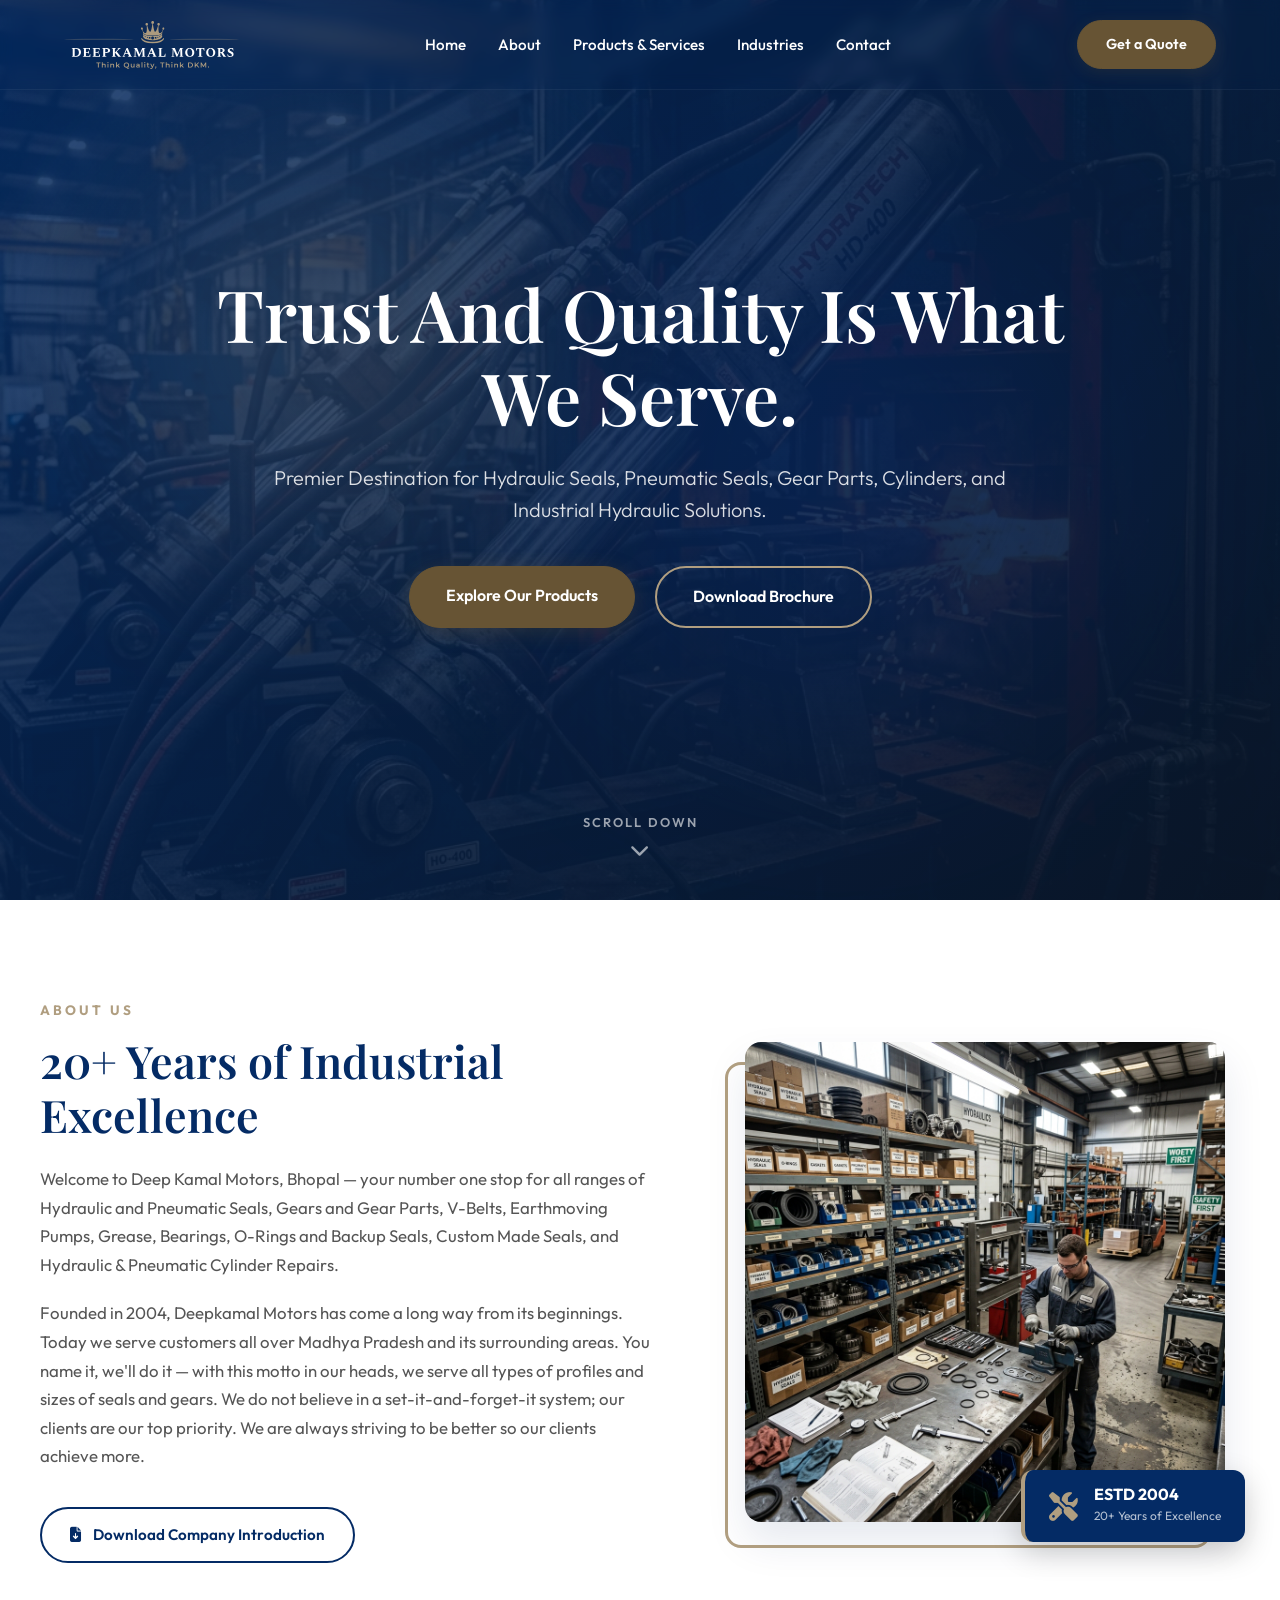
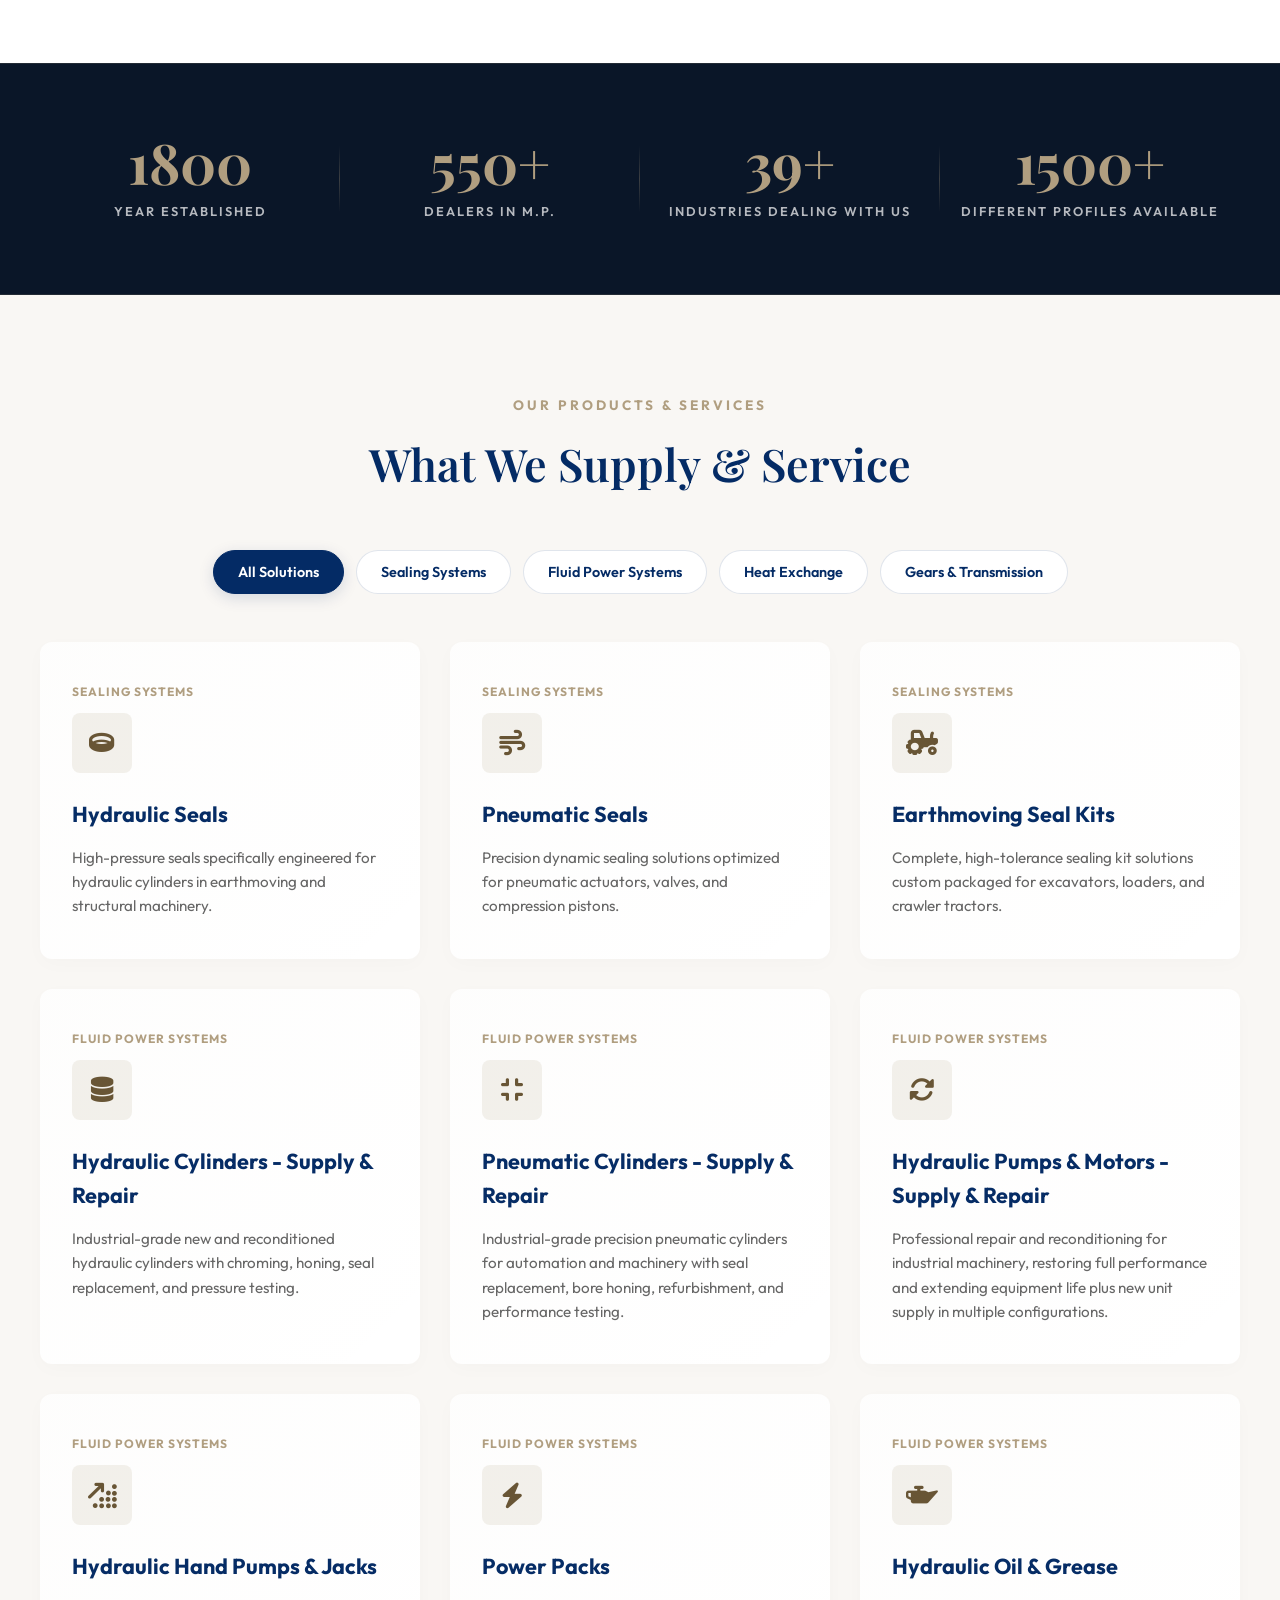
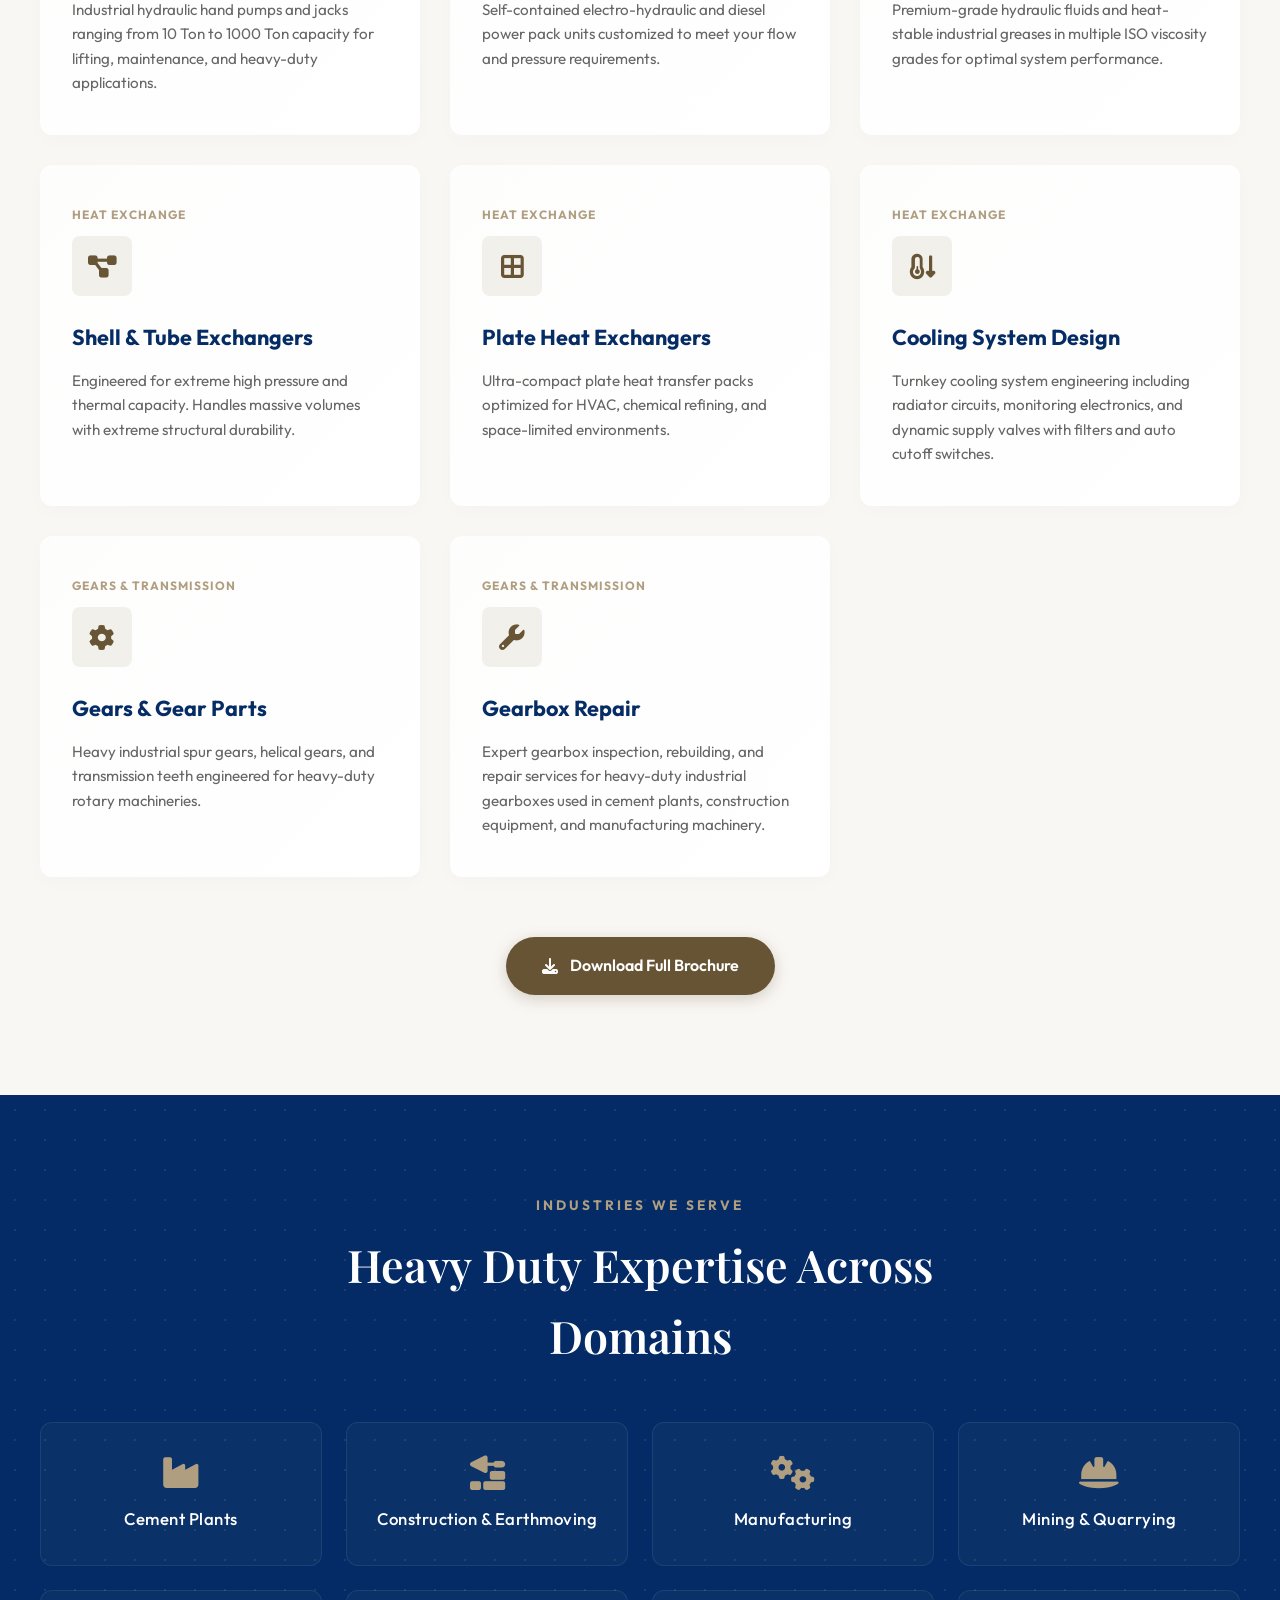
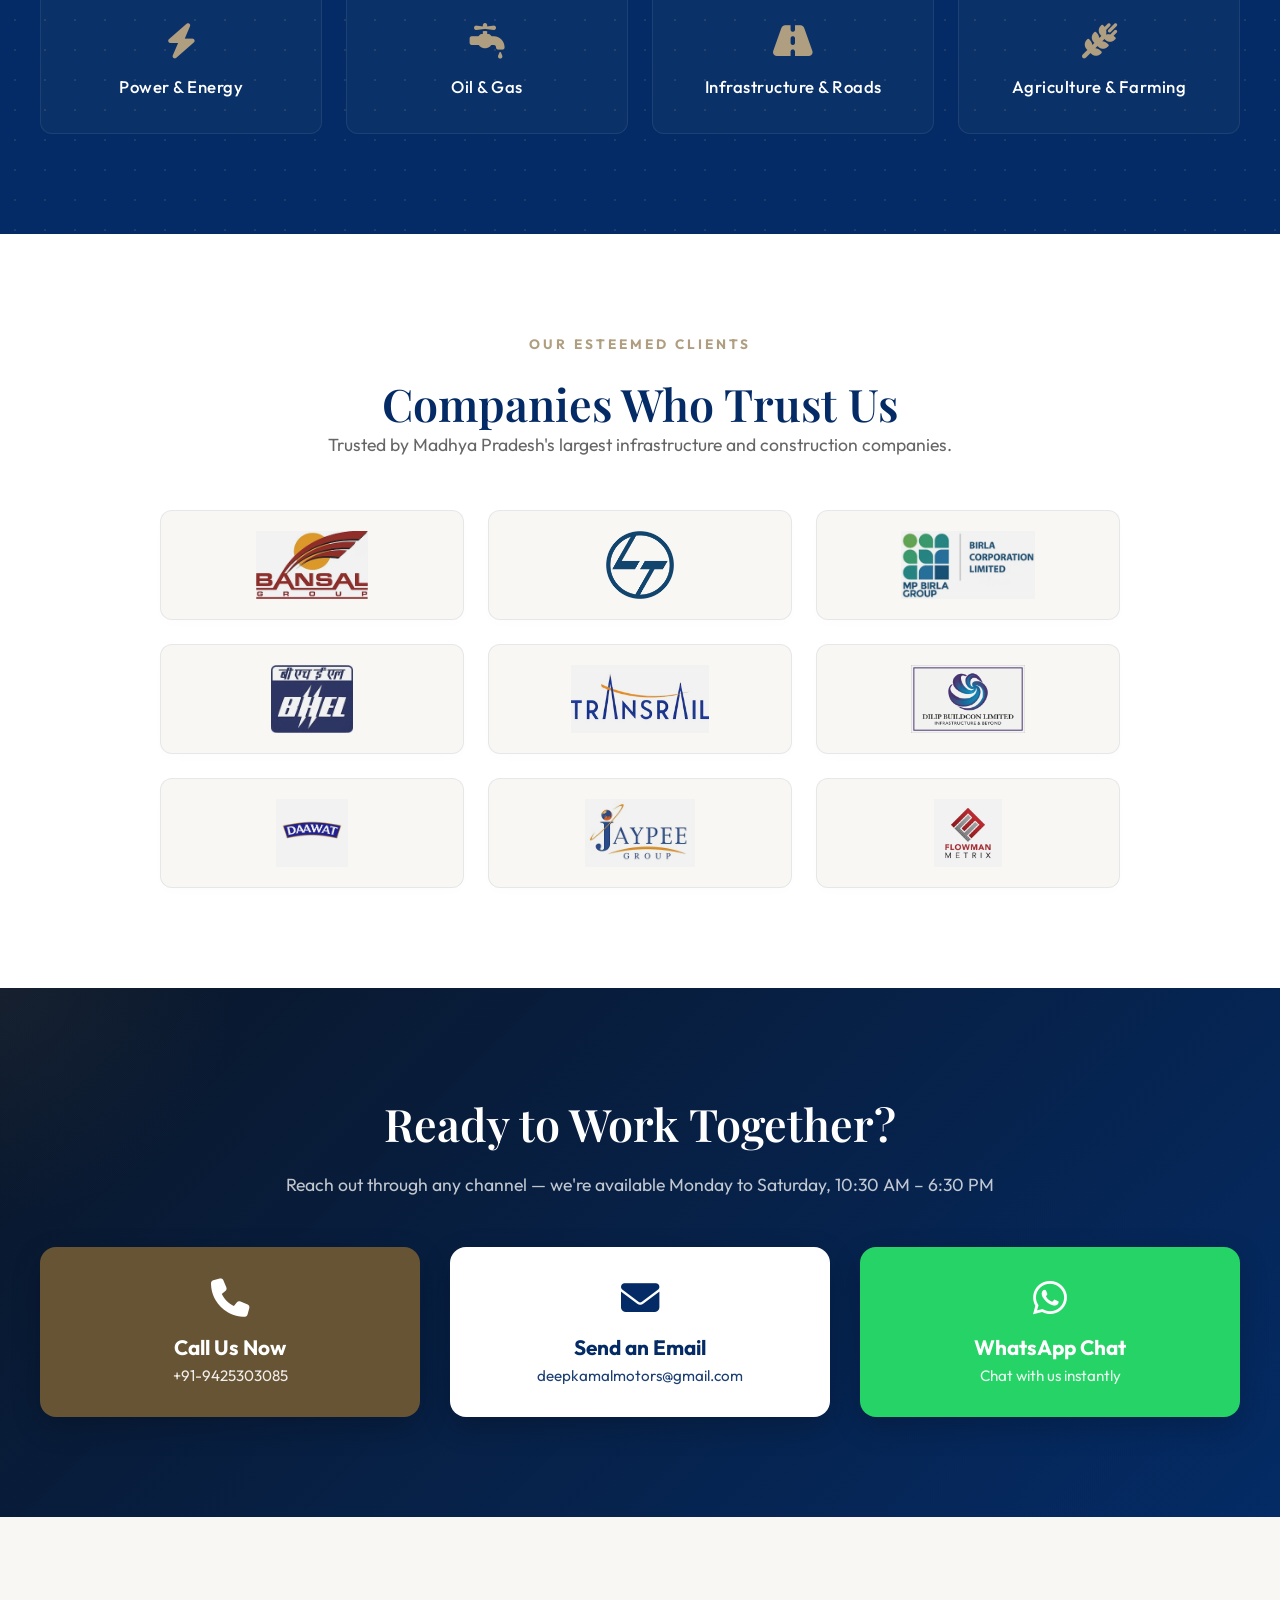
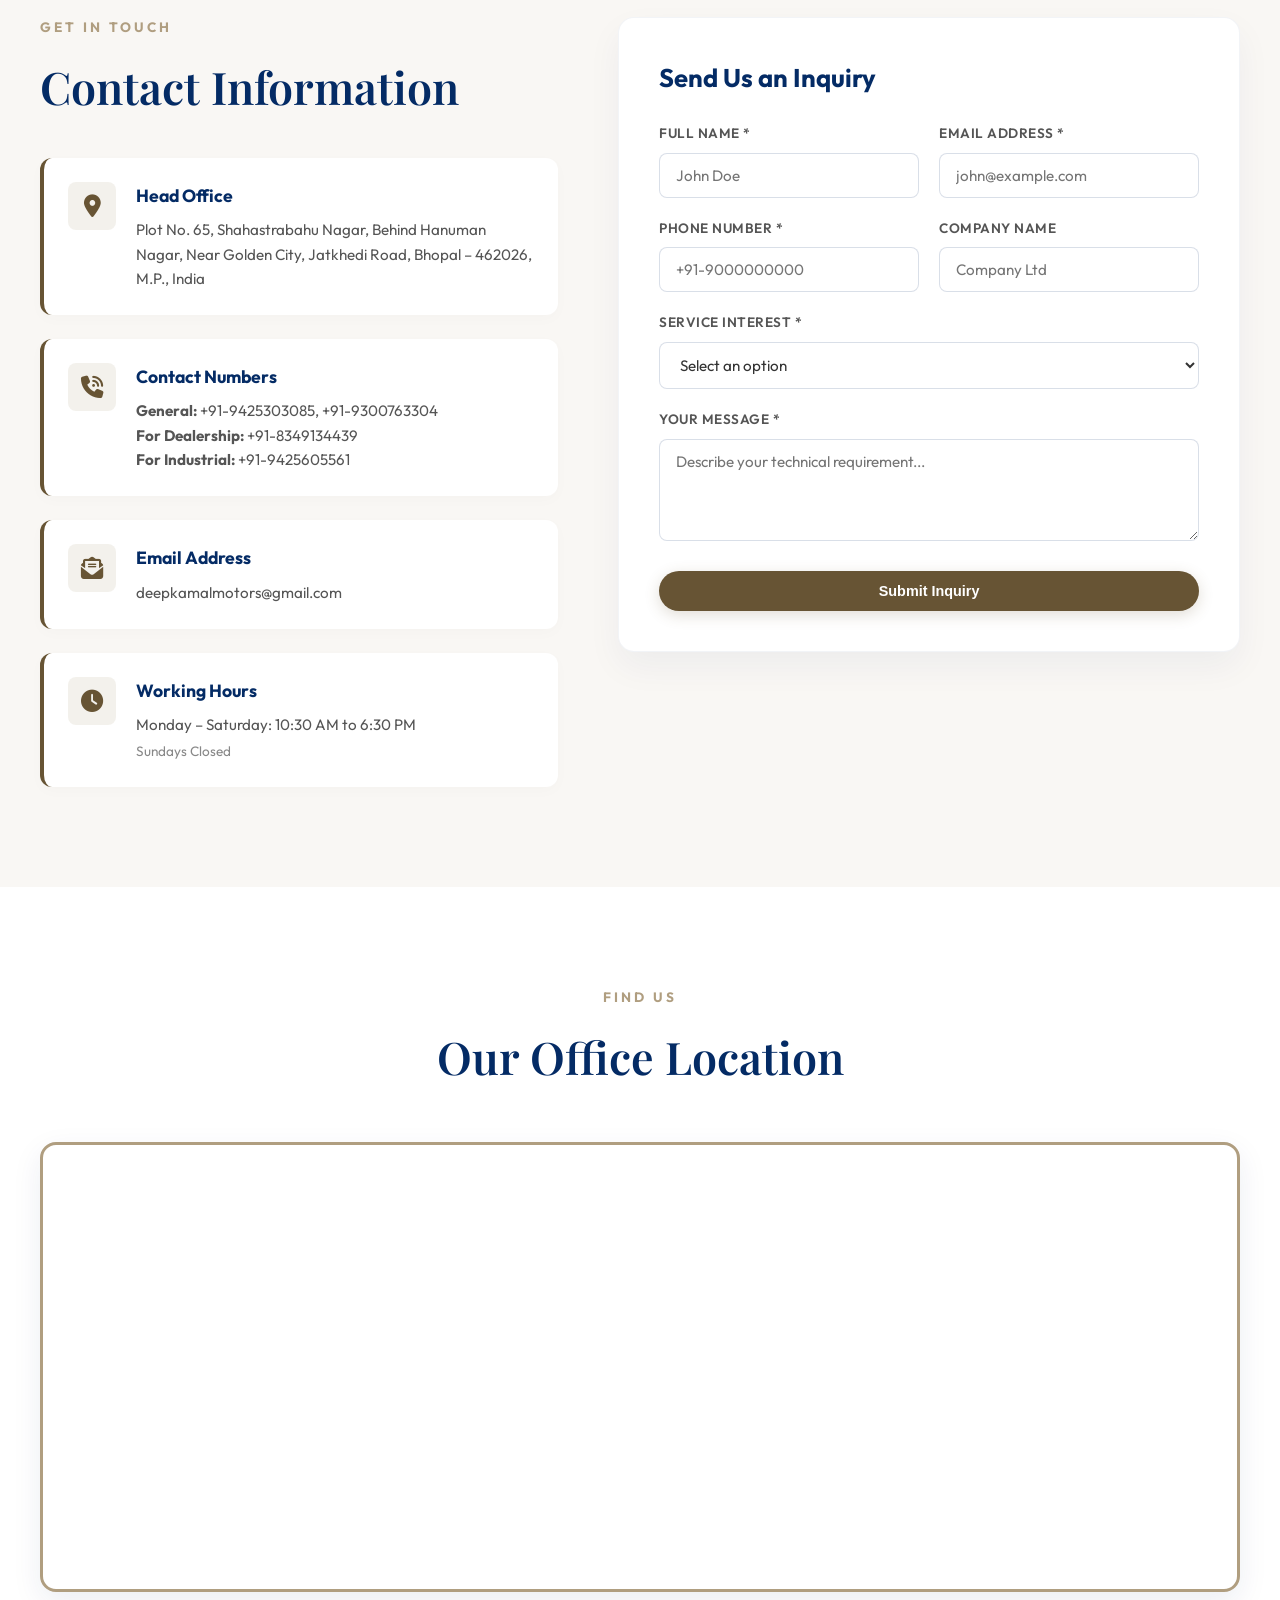
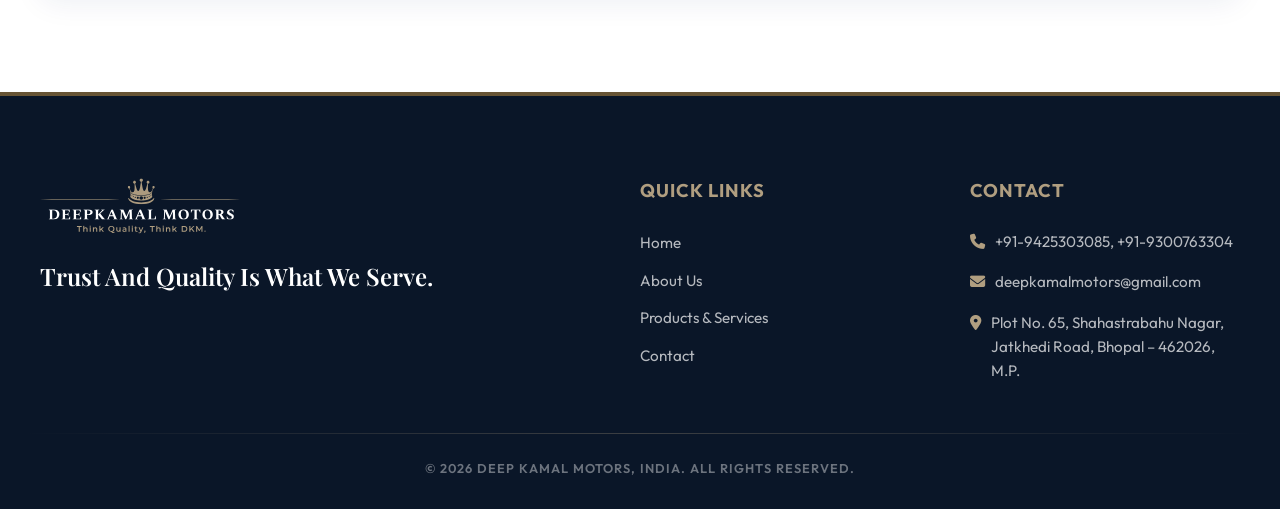
==== commit 327e1b46: "Remove Bhopal's from hero subheadline" ====
--- a/index.html
+++ b/index.html
@@ -1802,7 +1802,7 @@
       <div class="hero-content">
         <h1 class="hero-headline">Trust And Quality Is What We Serve.</h1>
         <p class="hero-subheadline">
-          Bhopal's Premier Destination for Hydraulic Seals, Pneumatic Seals, Gear Parts, Cylinders, and Industrial Hydraulic Solutions.
+          Premier Destination for Hydraulic Seals, Pneumatic Seals, Gear Parts, Cylinders, and Industrial Hydraulic Solutions.
         </p>
         <div class="hero-ctas">
           <a href="#products" class="btn-primary">Explore Our Products</a>
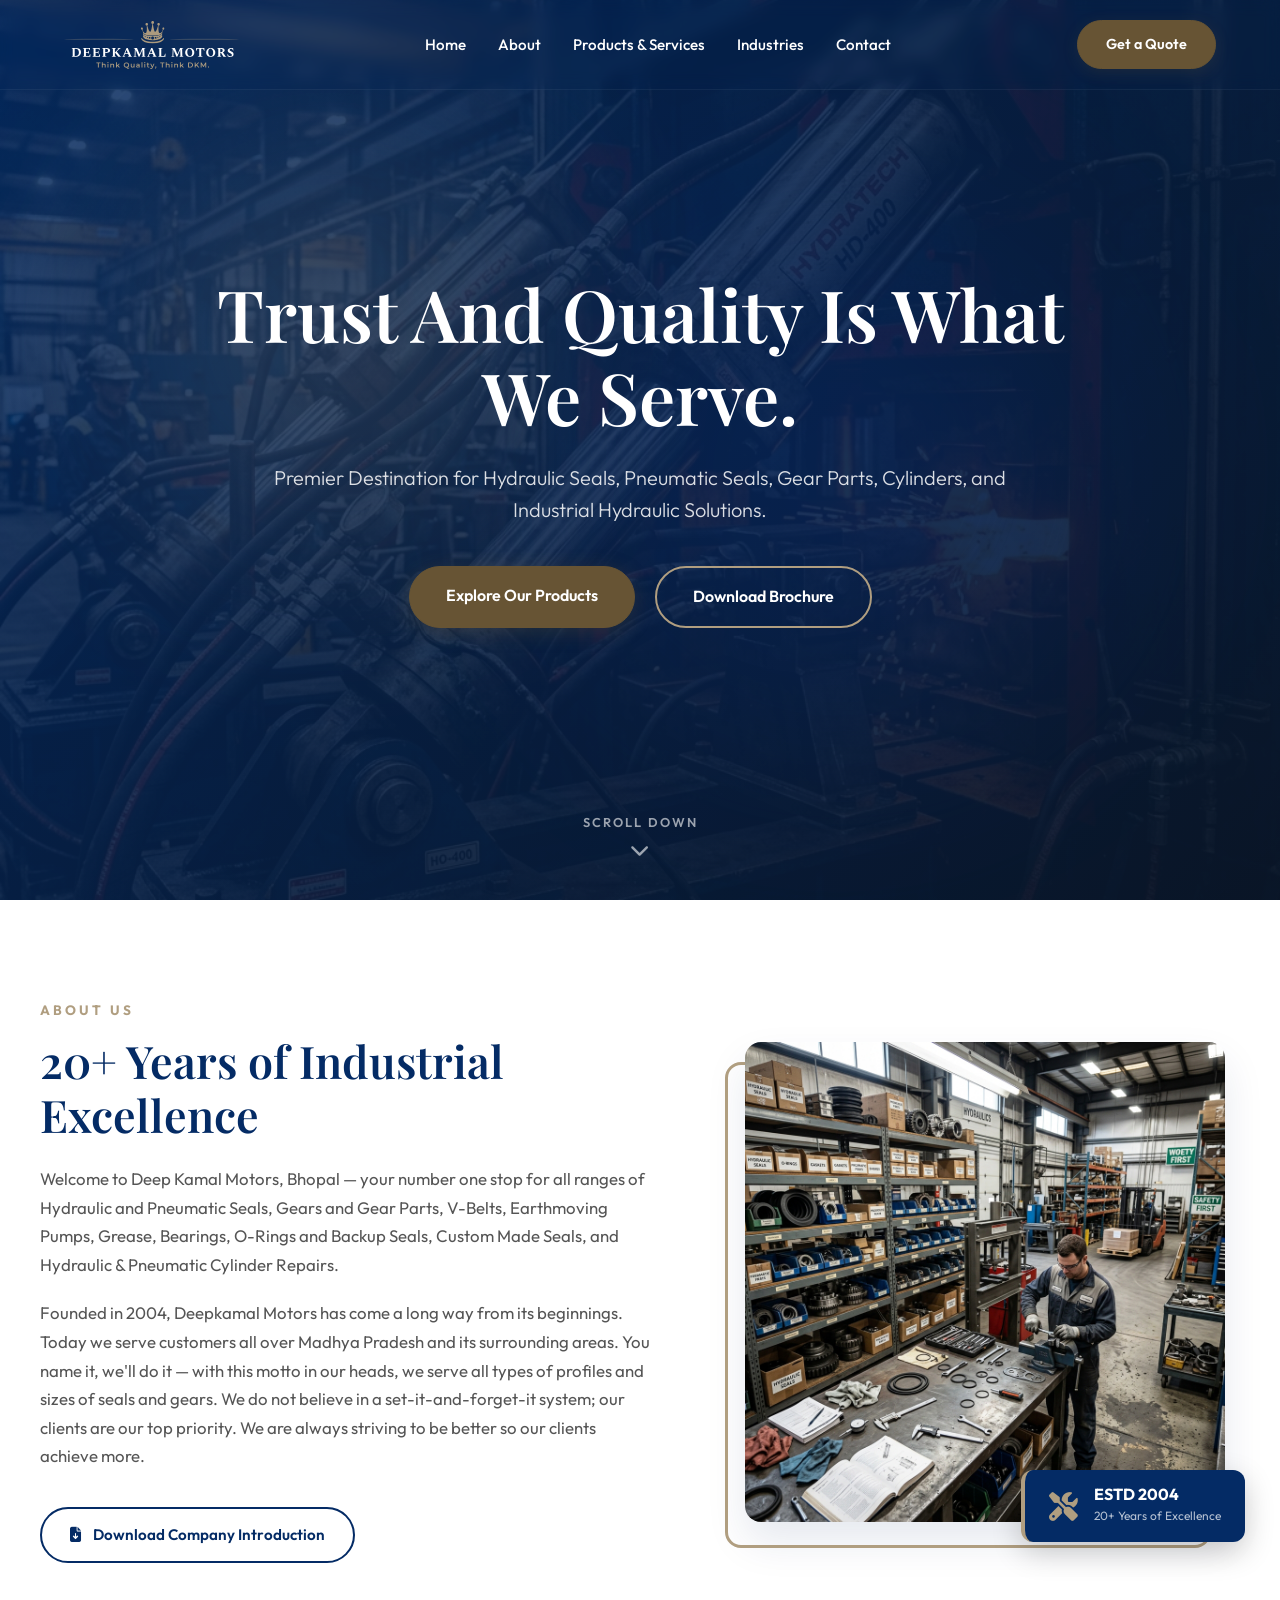
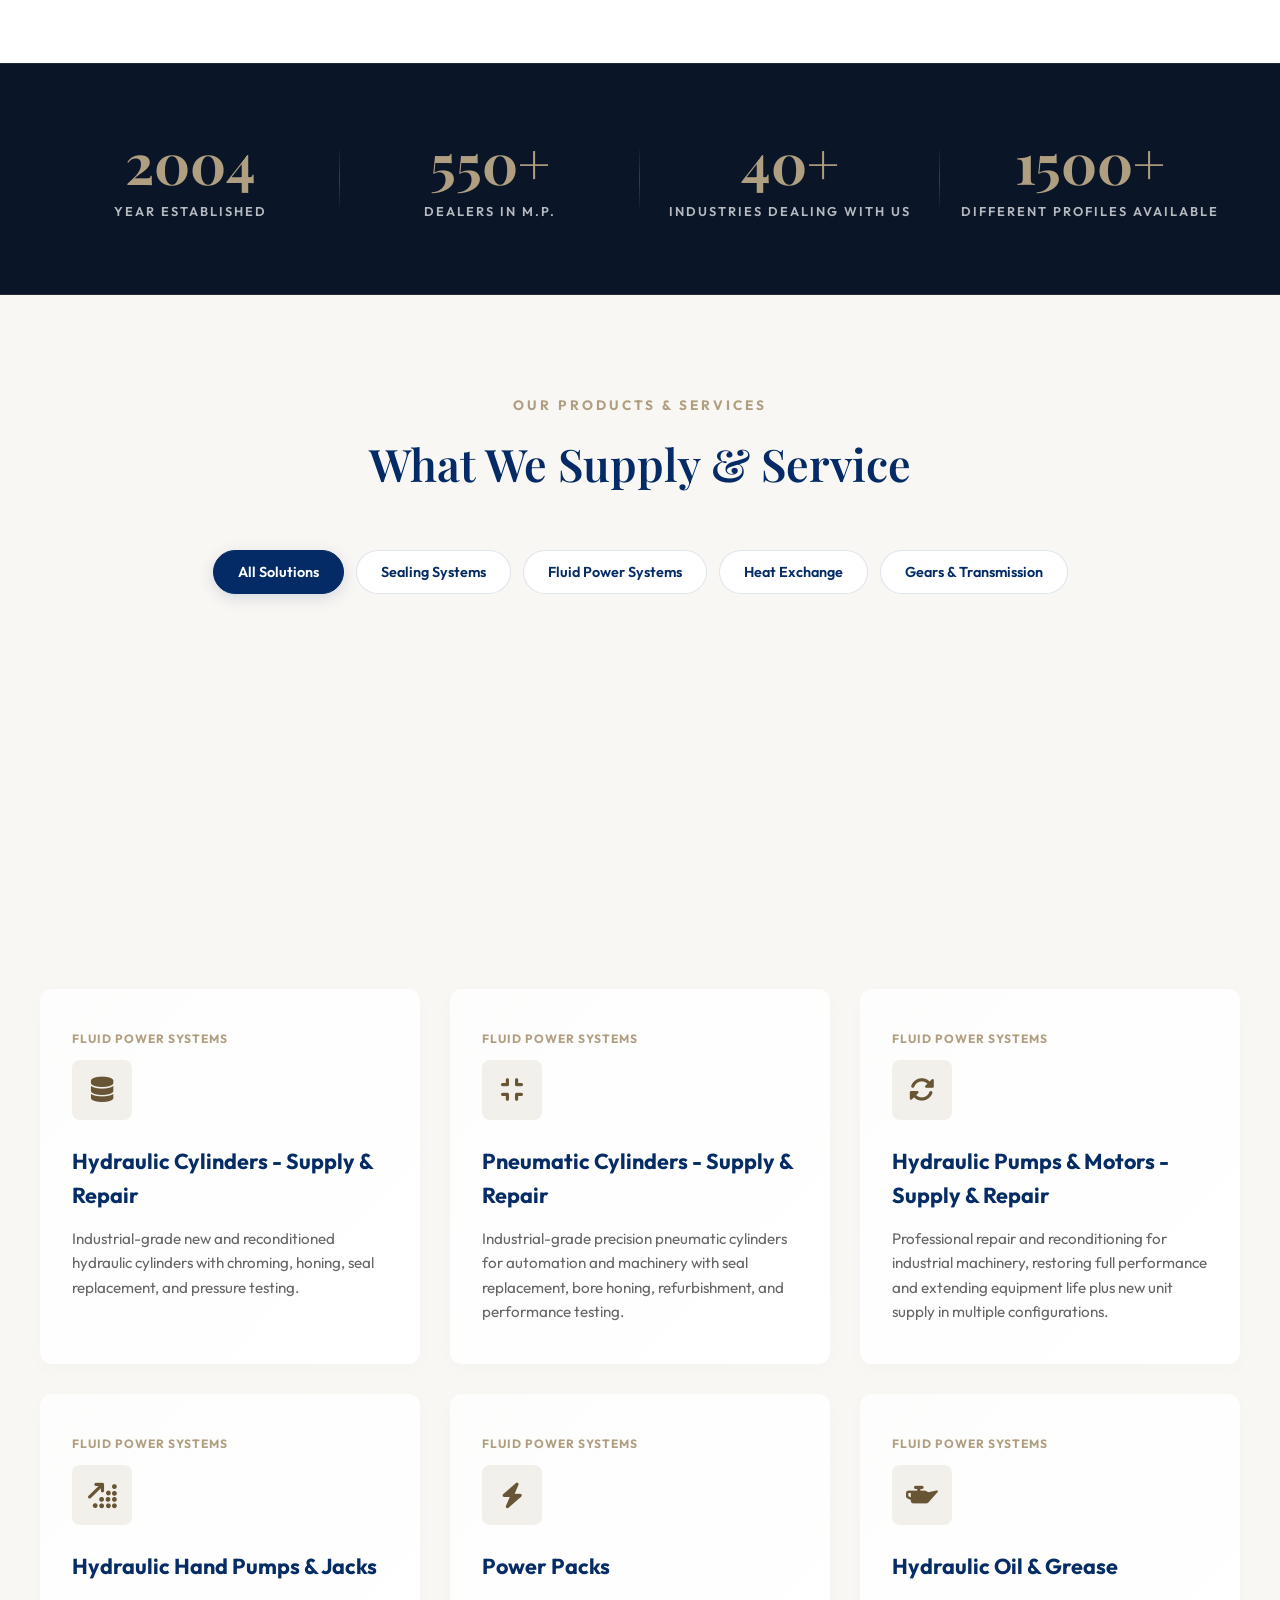
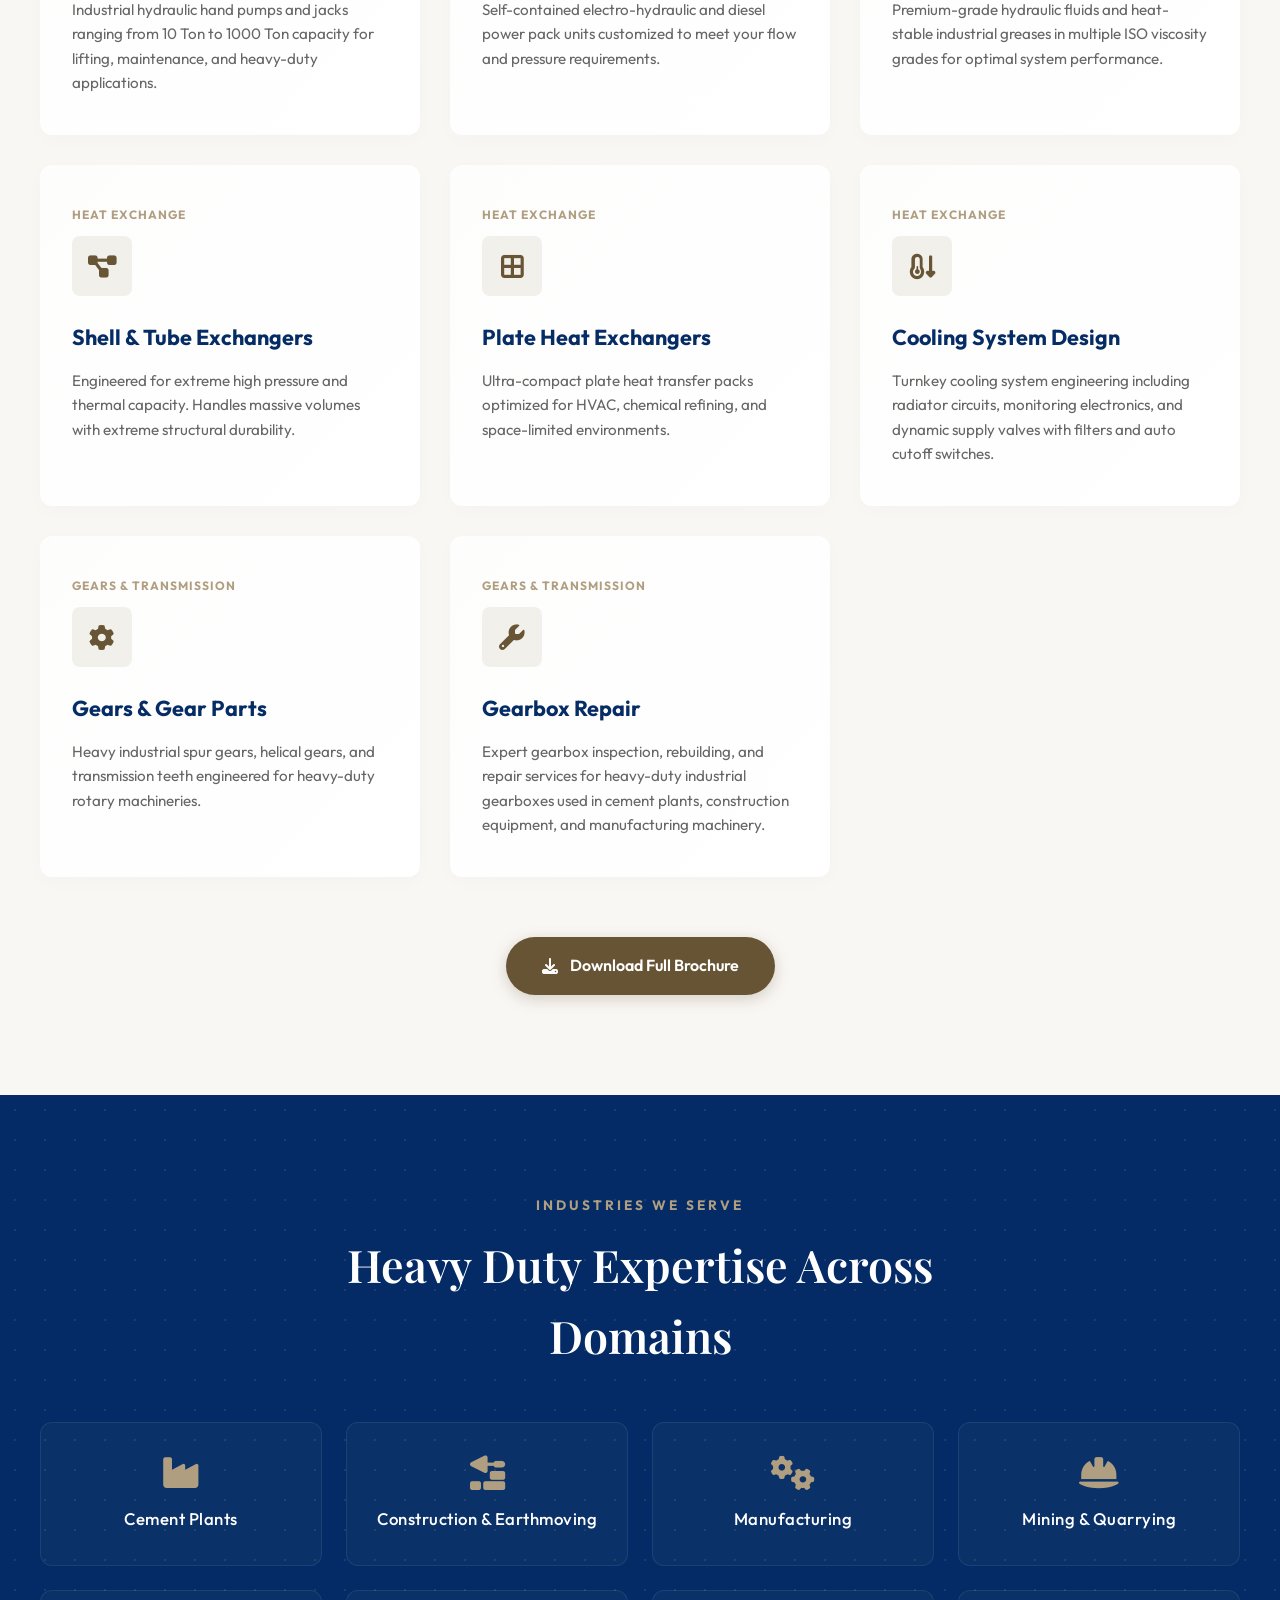
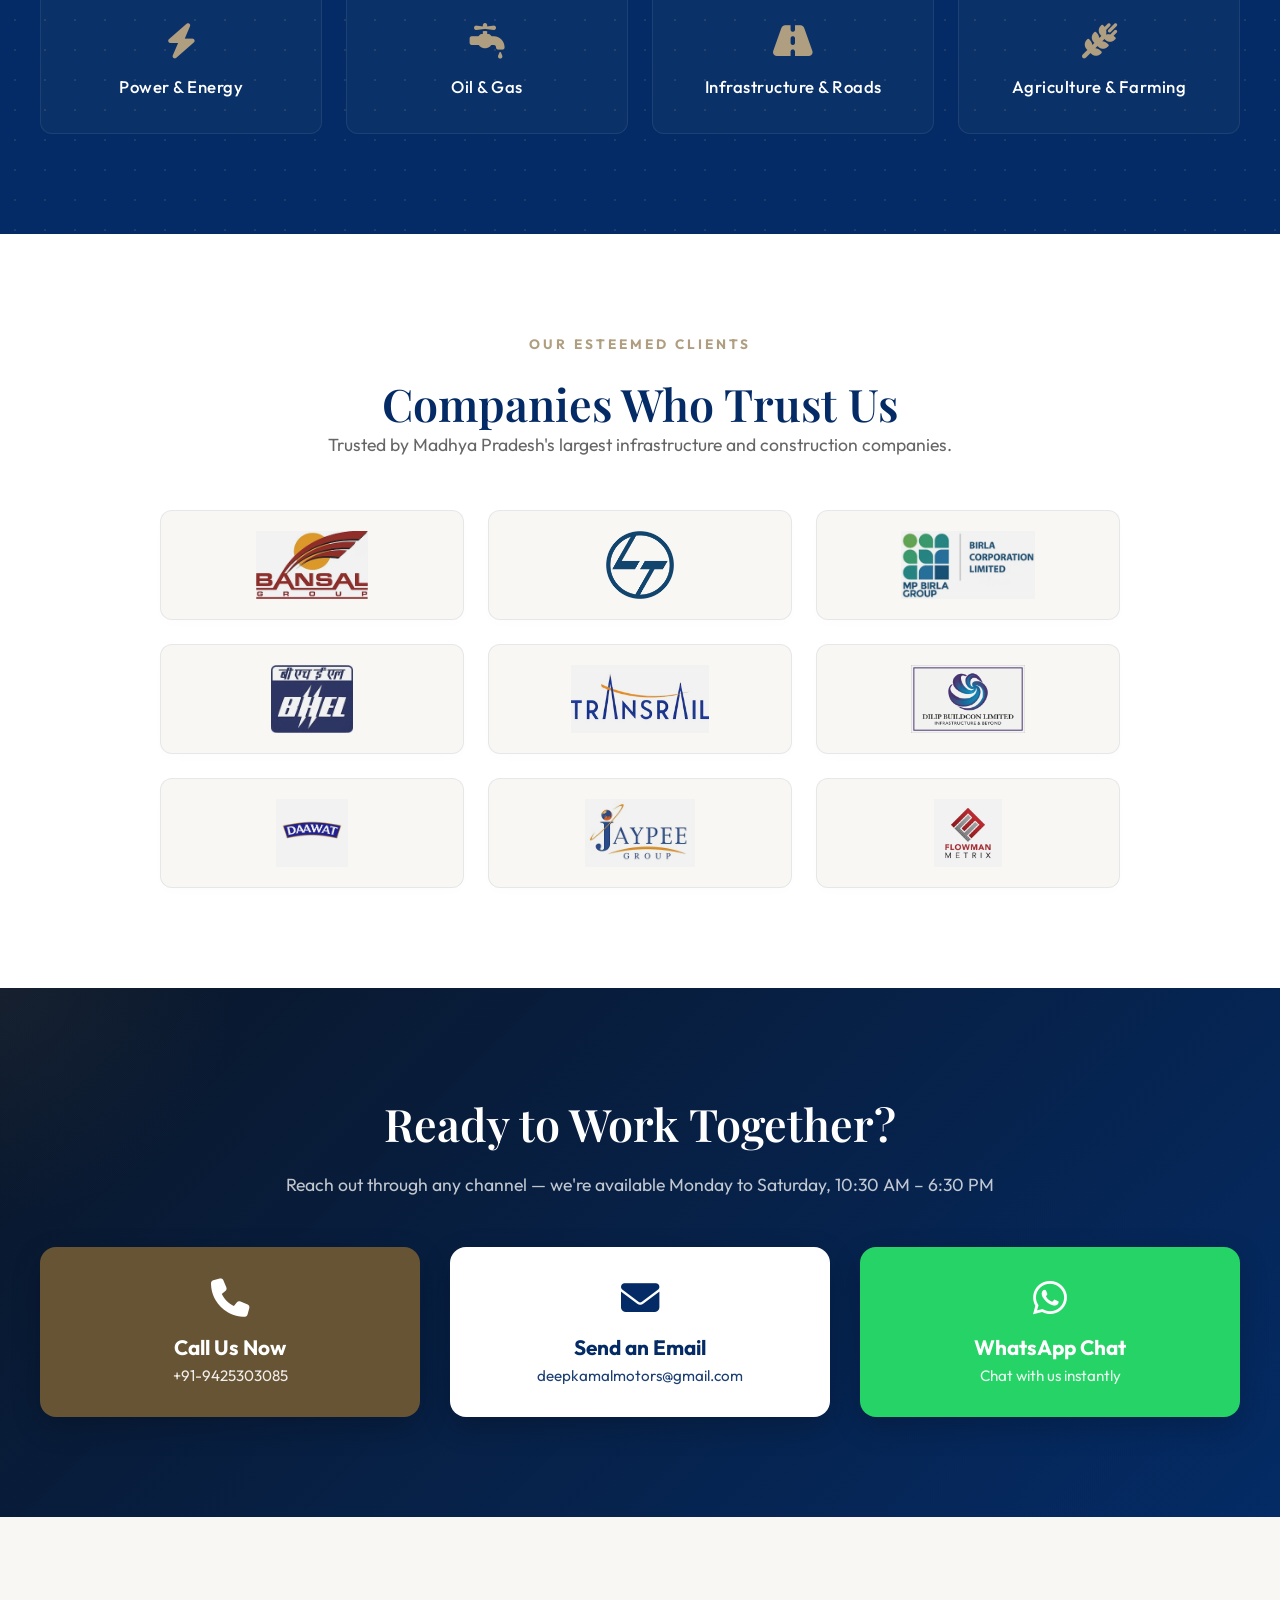
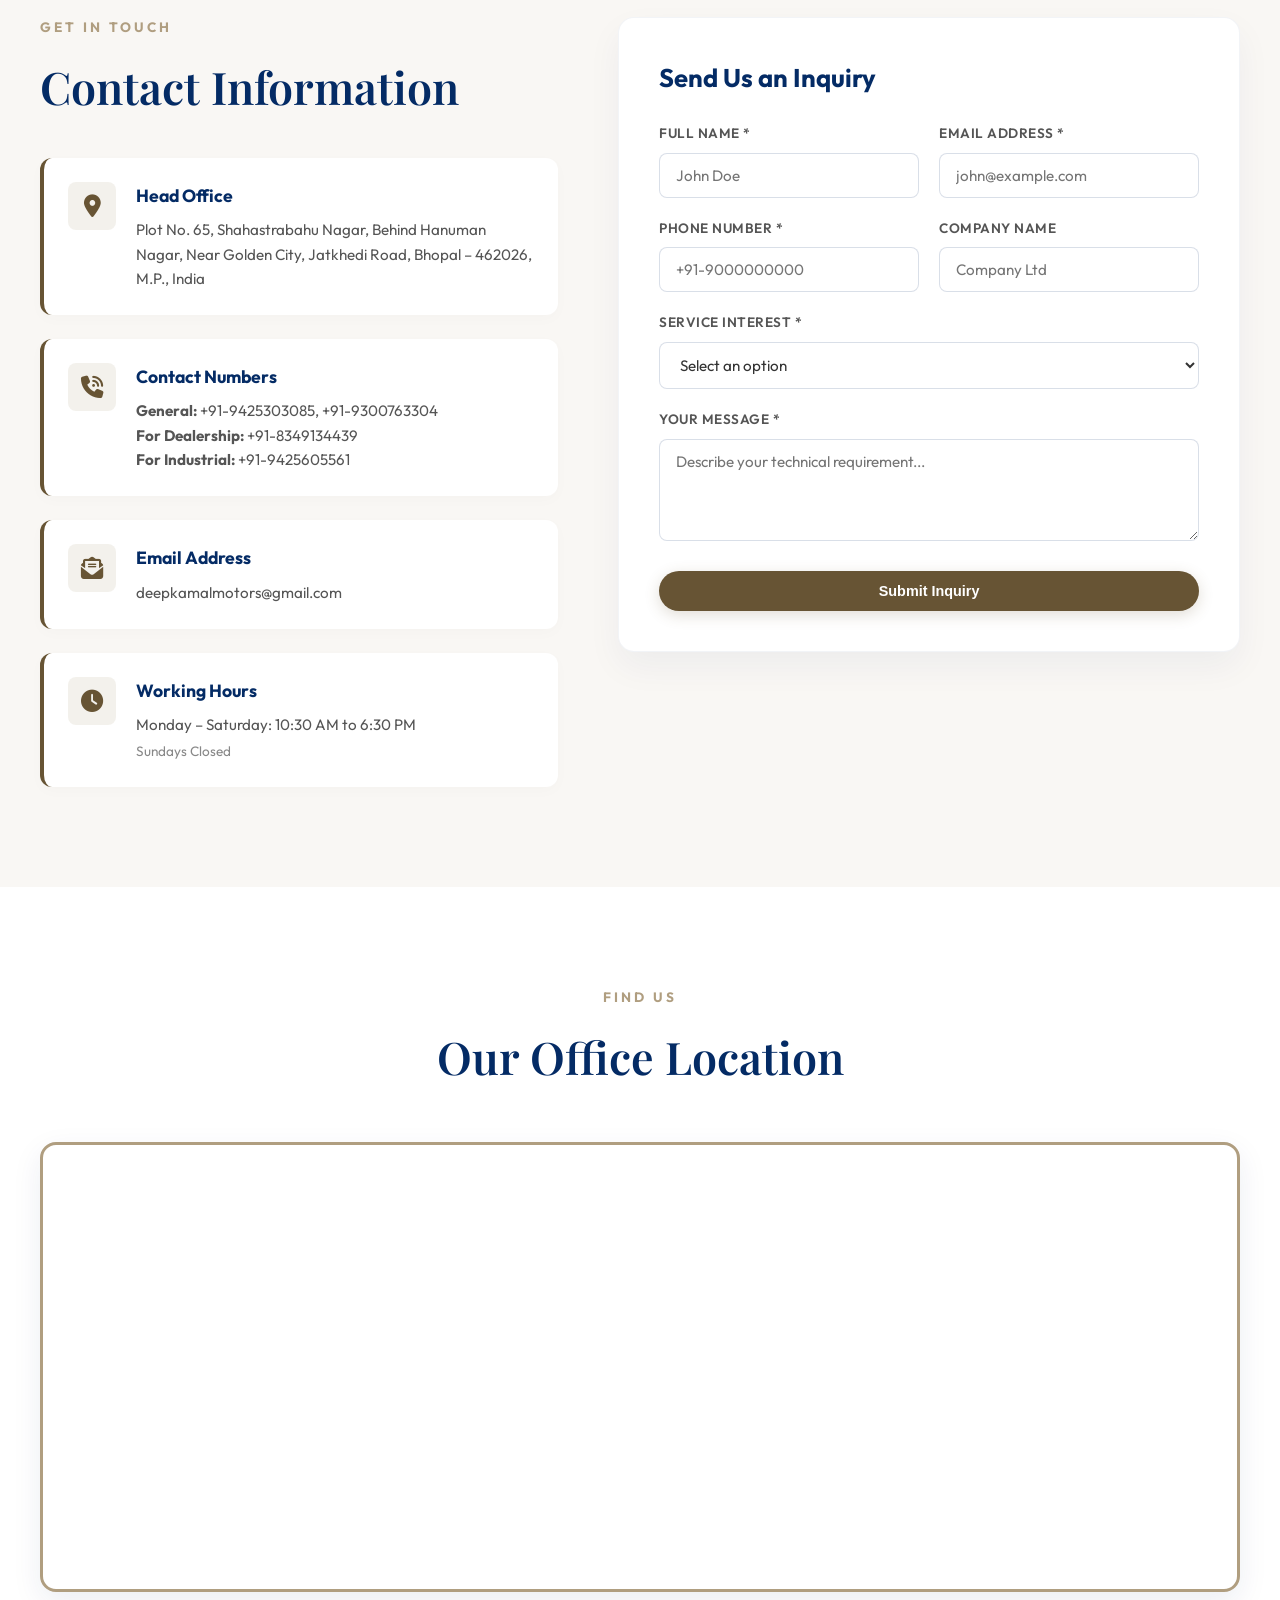
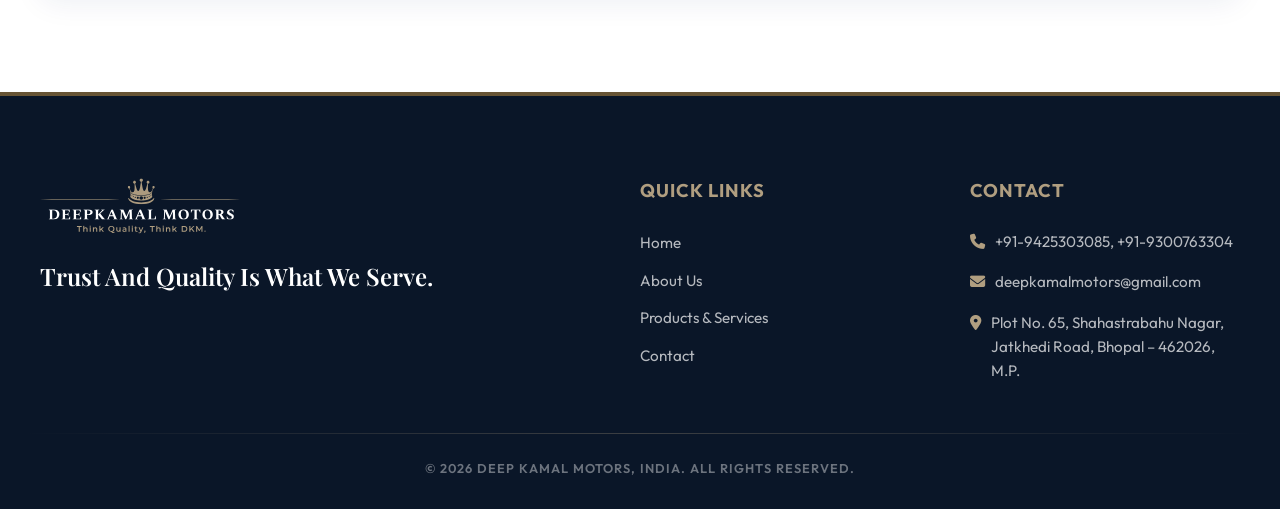
==== commit 21837063: "Add visitor tracking and styled brand analytics dashboard" ====
--- a/index.html
+++ b/index.html
@@ -2731,6 +2731,88 @@
         });
       }
     });
+
+    // VISITOR ANALYTICS TRACKING SYSTEM
+    (function () {
+      const SCRIPT_URL = "YOUR_GOOGLE_SCRIPT_URL";
+
+      if (SCRIPT_URL === "YOUR_GOOGLE_SCRIPT_URL") return;
+
+      // Do not log local development views
+      if (window.location.hostname === "localhost" || window.location.hostname === "127.0.0.1" || window.location.protocol === "file:") {
+        console.log("Analytics: Local views are not logged.");
+        return;
+      }
+
+      function getDeviceType() {
+        const ua = navigator.userAgent;
+        const isMacTablet = (navigator.platform === 'MacIntel' && navigator.maxTouchPoints > 1) ||
+          (ua.includes("Macintosh") && navigator.maxTouchPoints > 1);
+        if (isMacTablet || /(tablet|ipad|playbook|silk)|(android(?!.*mobi))/i.test(ua)) {
+          return "Tablet";
+        }
+        if (/Mobile|iP(hone|od)|Android|BlackBerry|IEMobile|Kindle|Silk-Accelerated|(hpw|web)OS|Opera M(obi|ini)/.test(ua)) {
+          return "Mobile";
+        }
+        return "Desktop";
+      }
+
+      function logVisit(country, city) {
+        const payload = {
+          path: window.location.pathname,
+          referrer: document.referrer || "Direct",
+          device: getDeviceType(),
+          country: country || "Unknown",
+          city: city || "Unknown",
+          userAgent: navigator.userAgent
+        };
+
+        fetch(SCRIPT_URL, {
+          method: "POST",
+          mode: "no-cors",
+          headers: {
+            "Content-Type": "application/json"
+          },
+          body: JSON.stringify(payload)
+        }).catch(err => console.error("Analytics error:", err));
+      }
+
+      // Fetch Geolocation with multi-service fallbacks
+      function fetchLocation() {
+        return fetch("https://freeipapi.com/api/json")
+          .then(res => res.json())
+          .then(data => ({
+            country: data.countryName || "Unknown",
+            city: data.cityName || "Unknown"
+          }))
+          .catch(() => {
+            // Fallback 1: ipapi.co
+            return fetch("https://ipapi.co/json/")
+              .then(res => res.json())
+              .then(data => ({
+                country: data.country_name || "Unknown",
+                city: data.city || "Unknown"
+              }))
+              .catch(() => {
+                // Fallback 2: db-ip
+                return fetch("https://api.db-ip.com/v2/free/self")
+                  .then(res => res.json())
+                  .then(data => ({
+                    country: data.countryName || "Unknown",
+                    city: data.city || "Unknown"
+                  }))
+                  .catch(() => ({
+                    country: "Unknown",
+                    city: "Unknown"
+                  }));
+              });
+          });
+      }
+
+      fetchLocation().then(loc => {
+        logVisit(loc.country, loc.city);
+      });
+    })();
   </script>
 </body>
 </html>
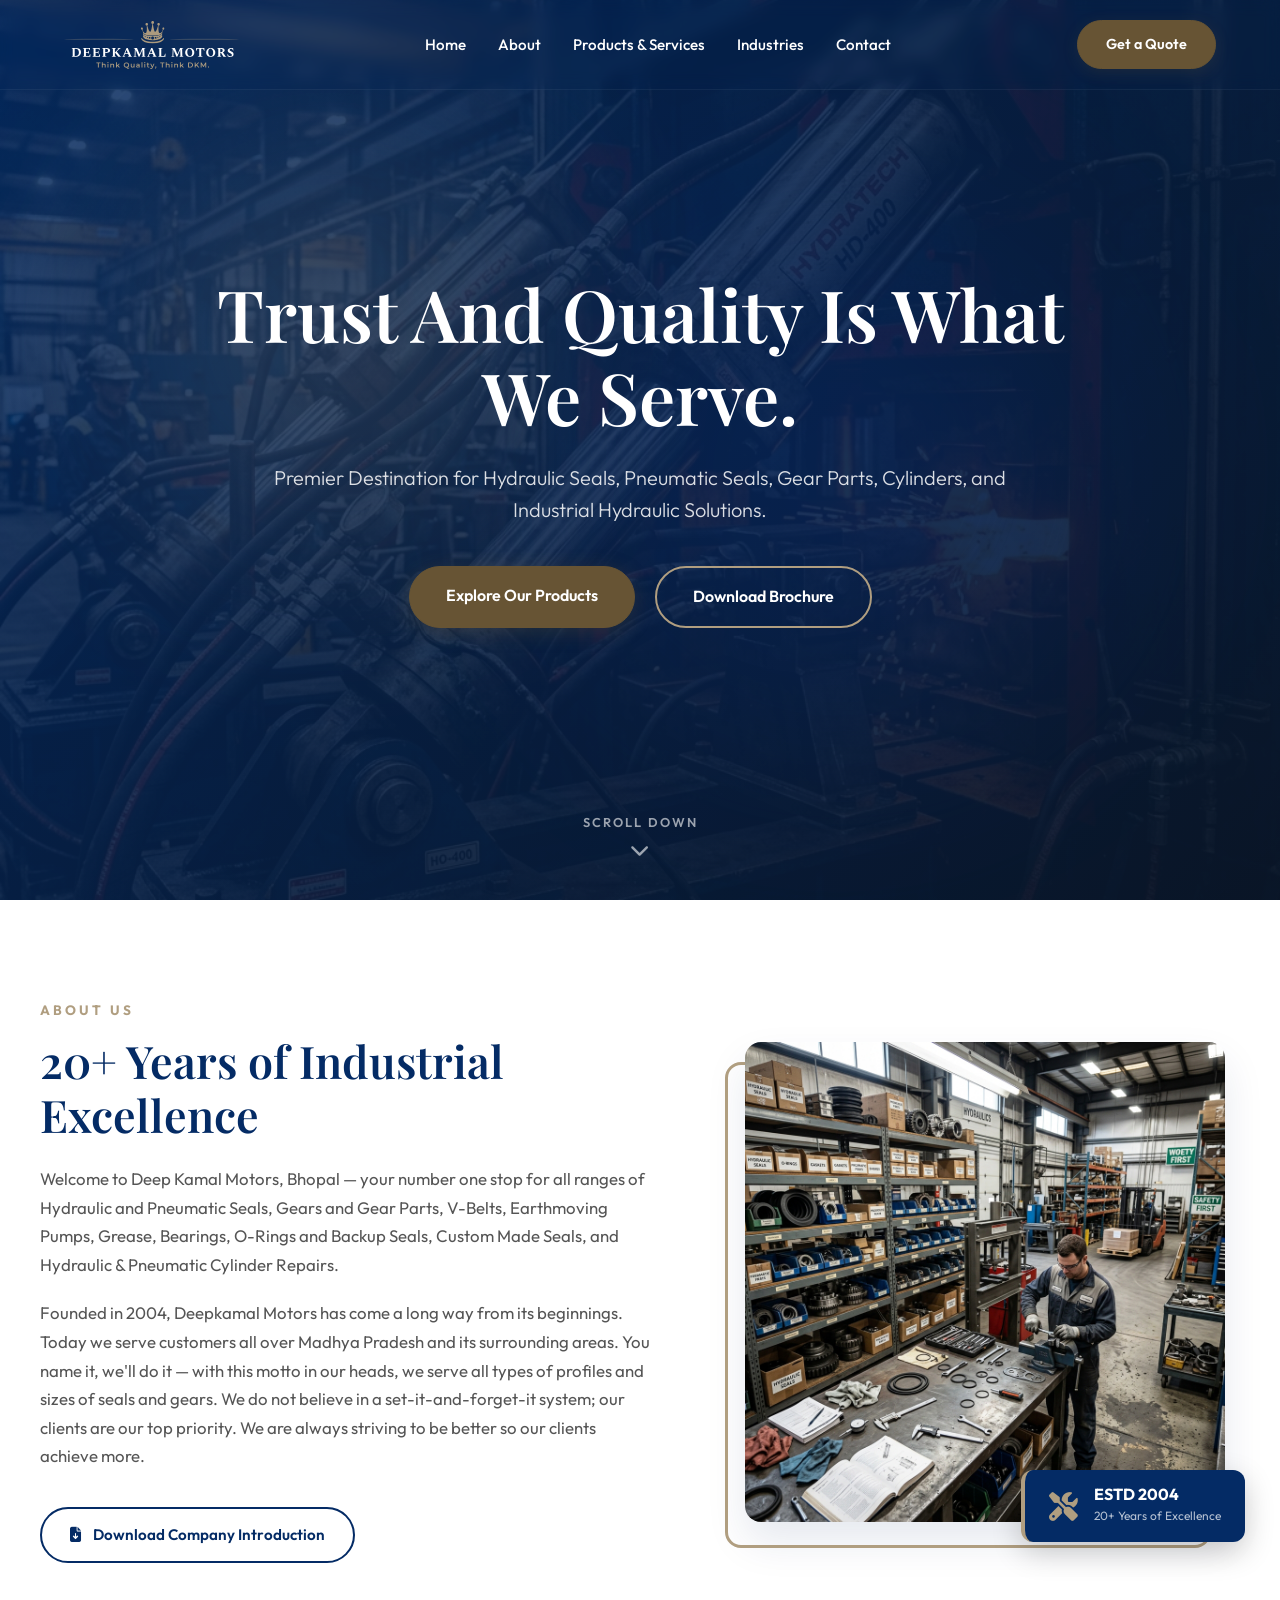
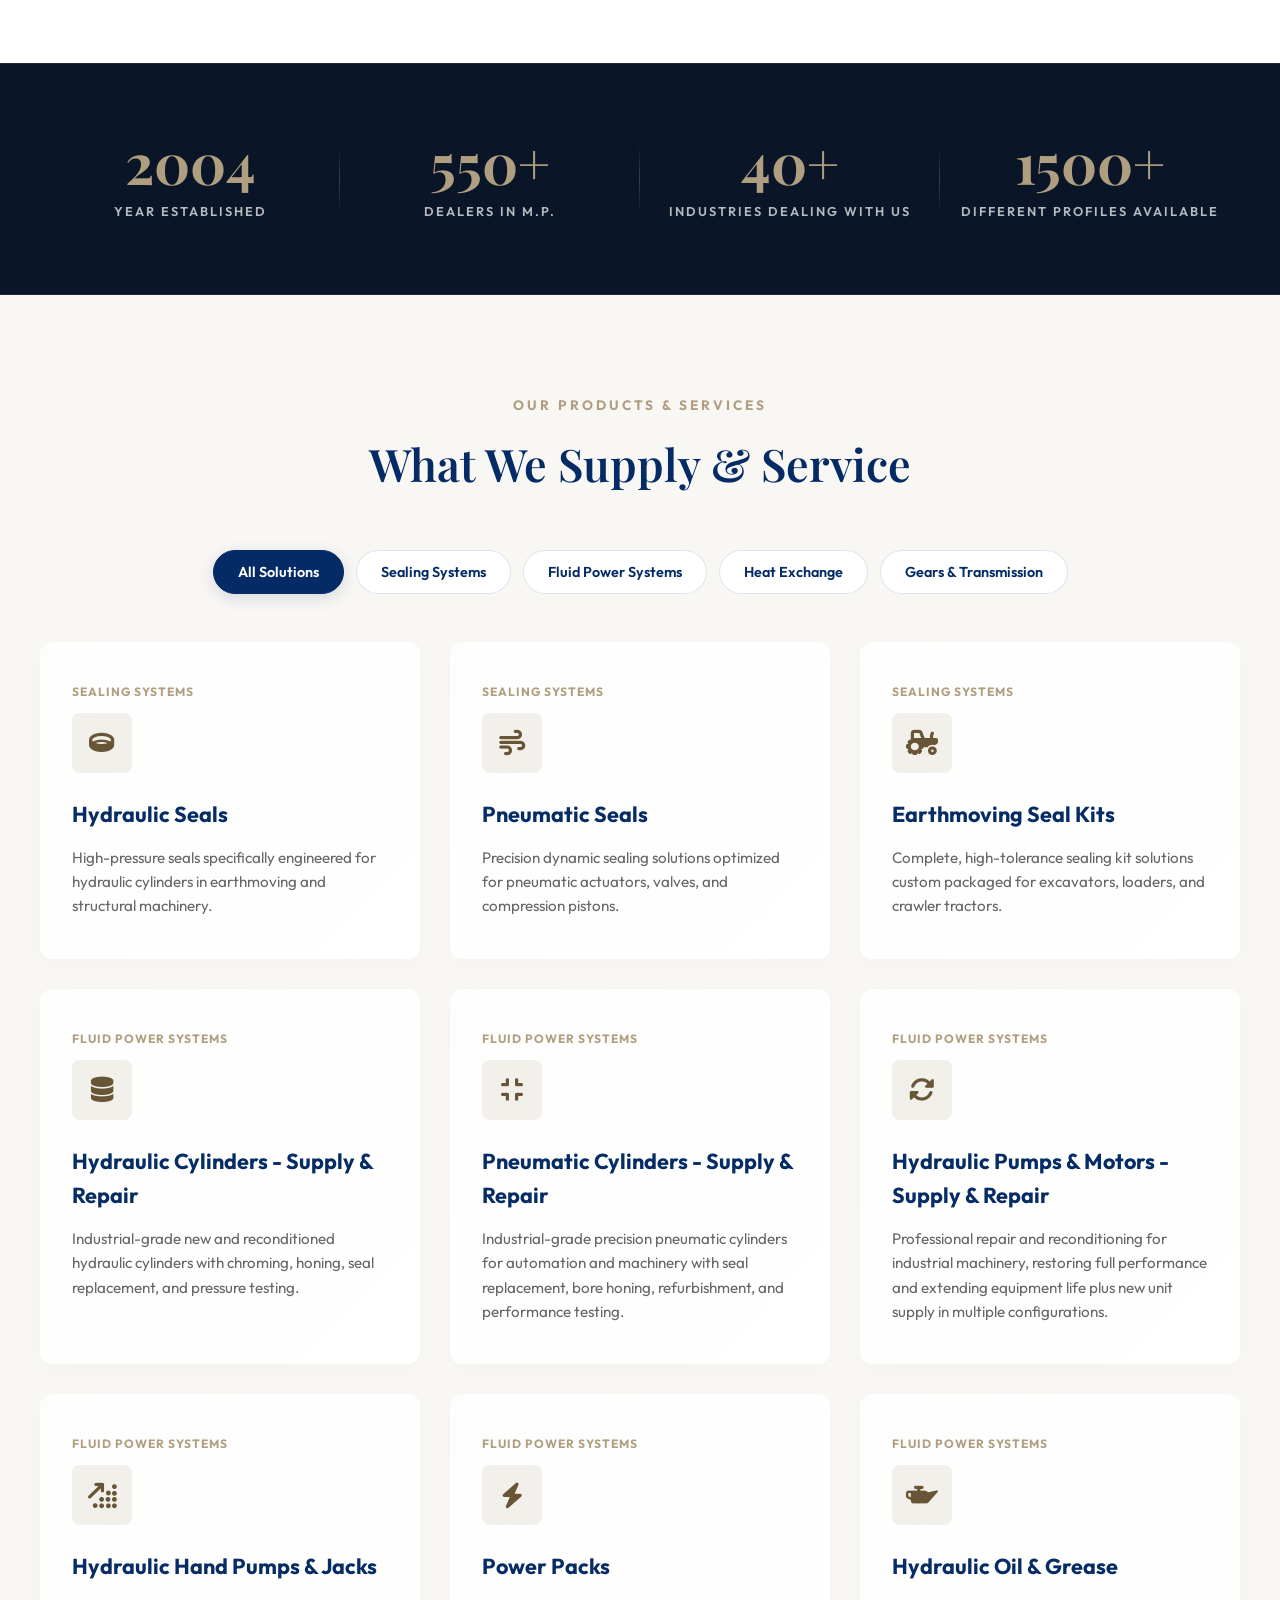
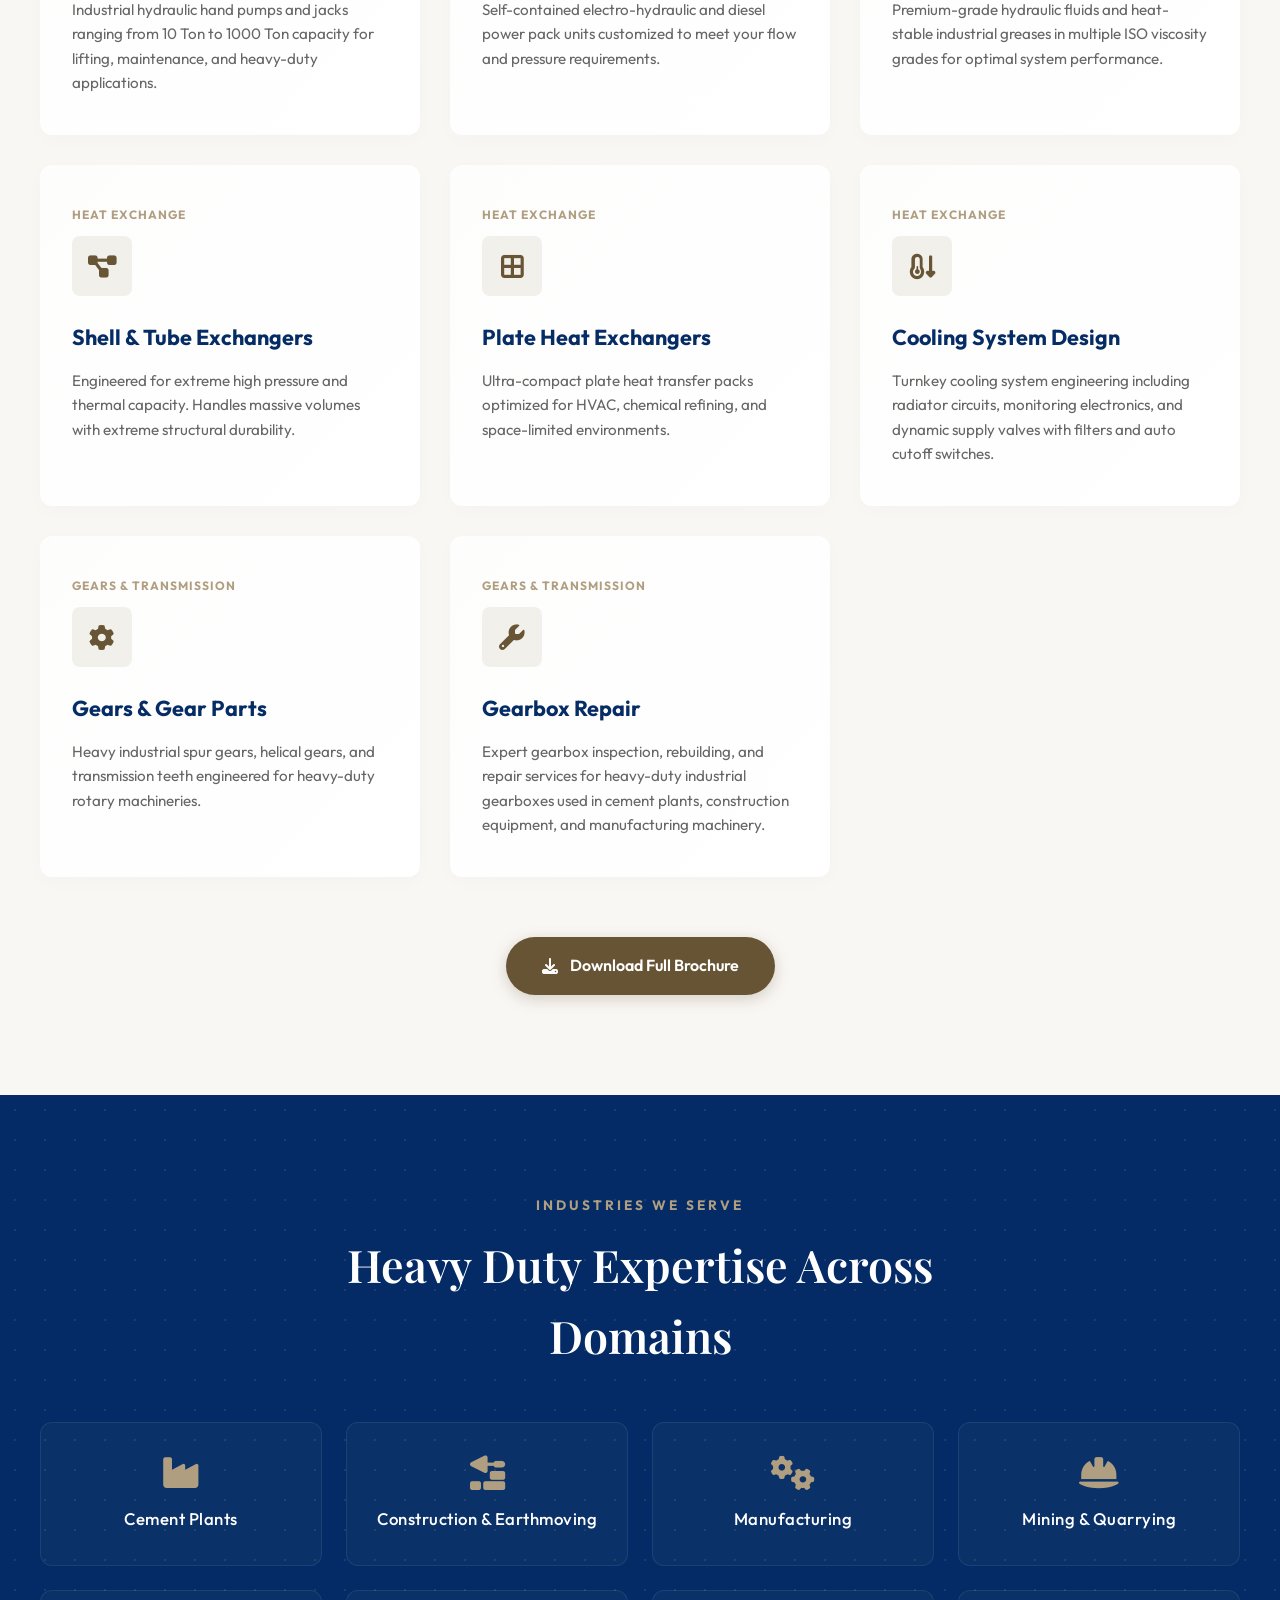
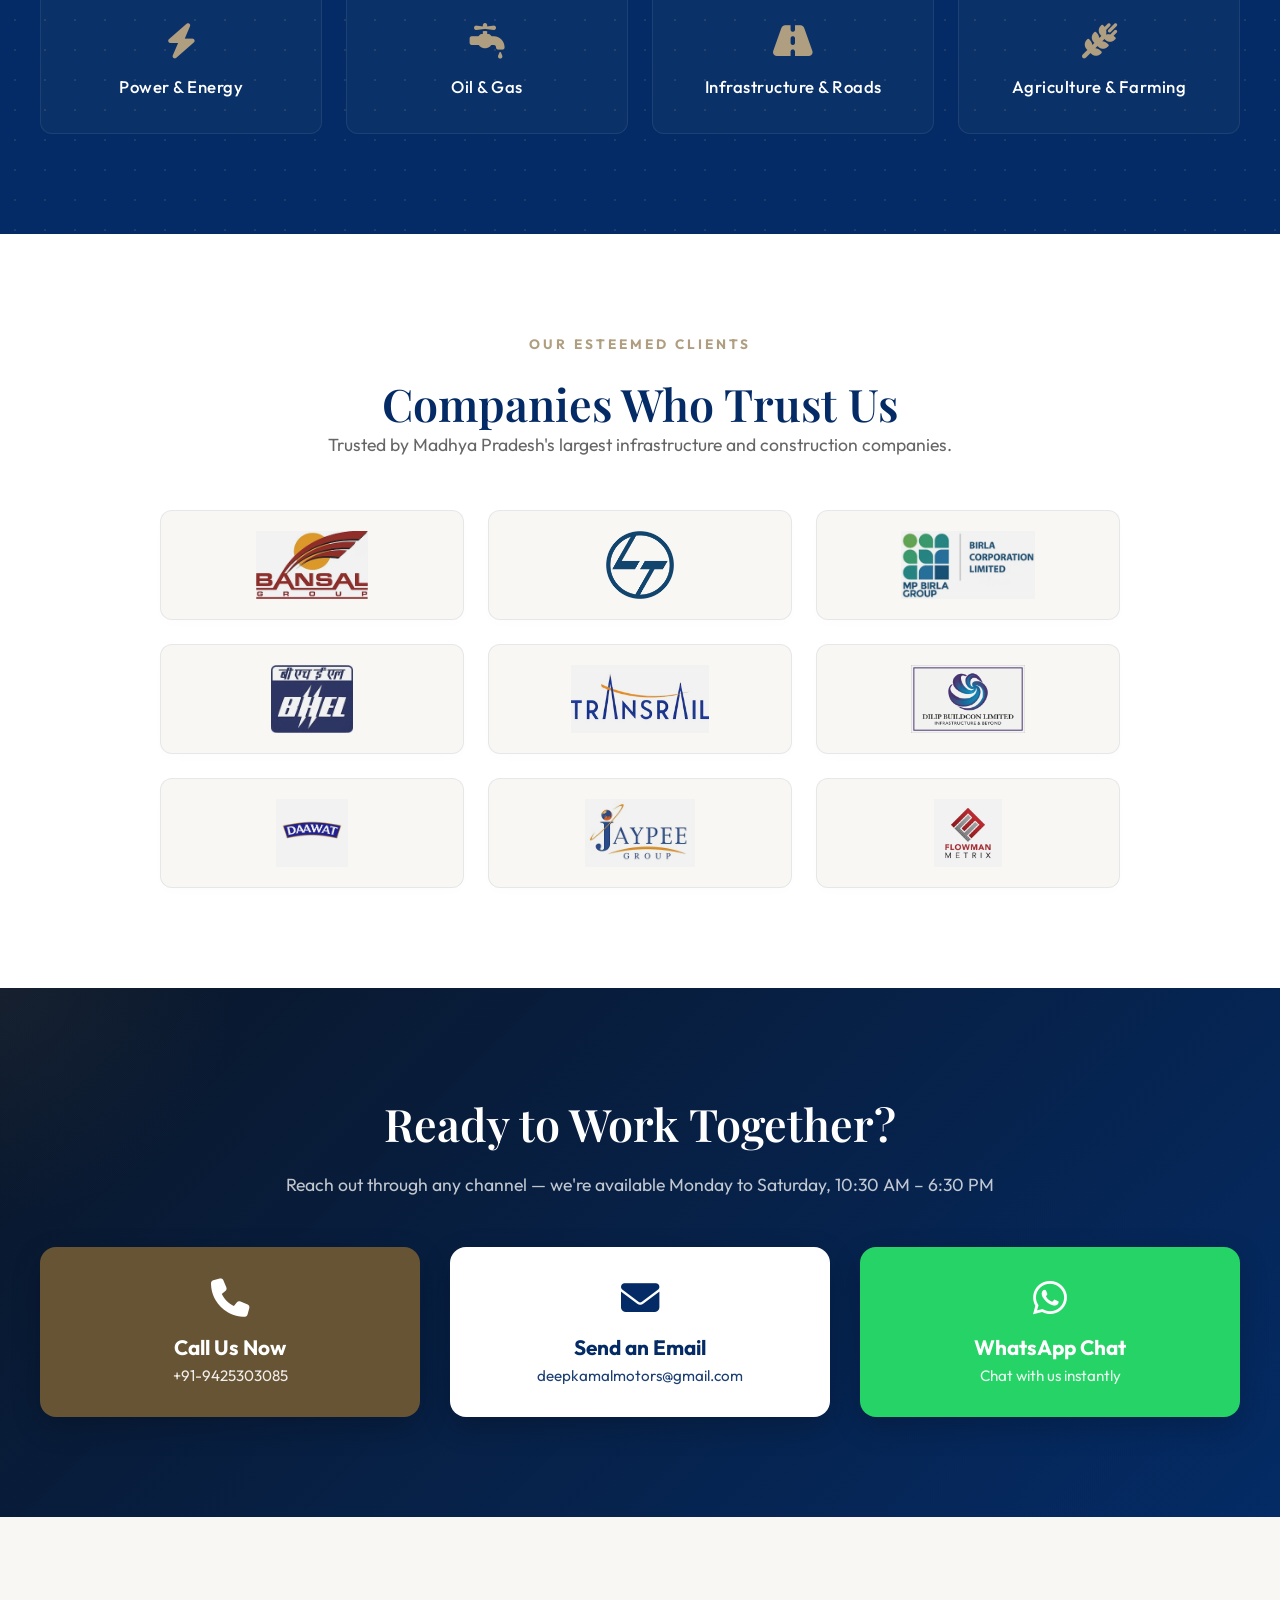
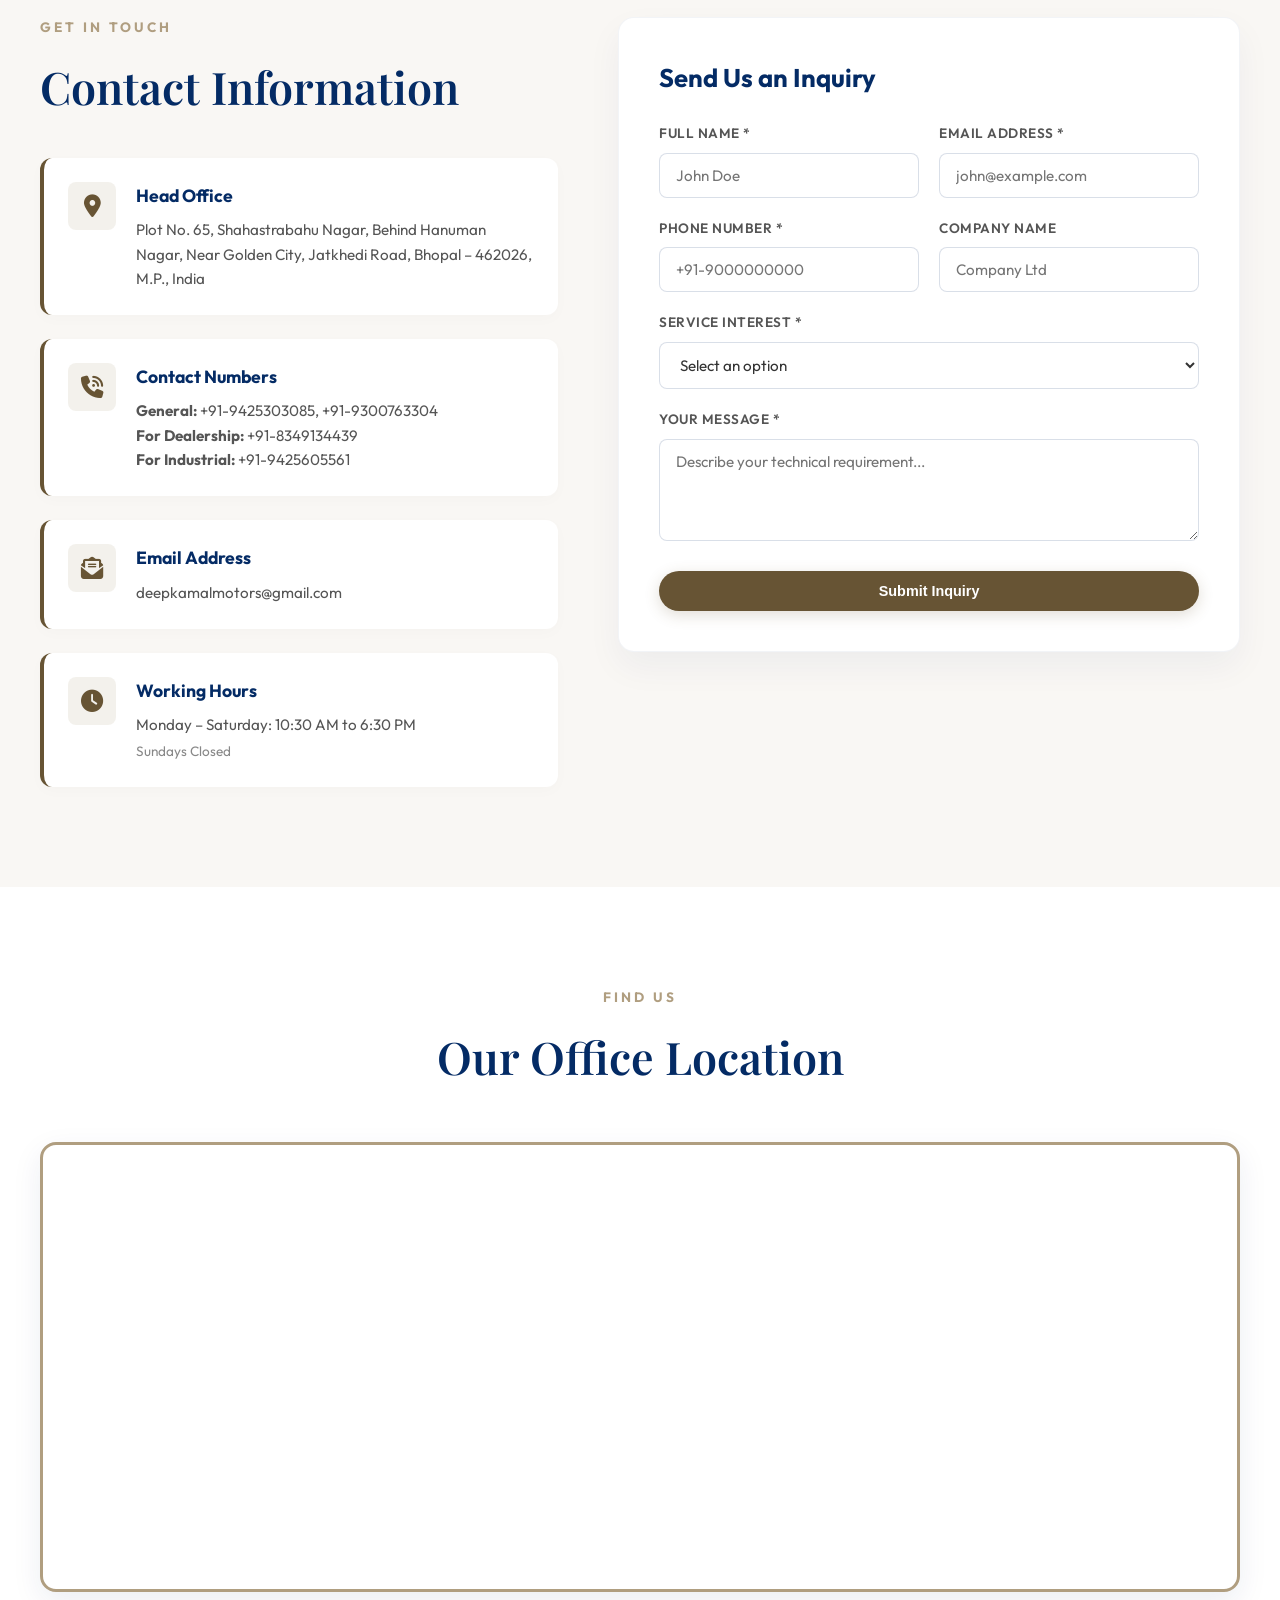
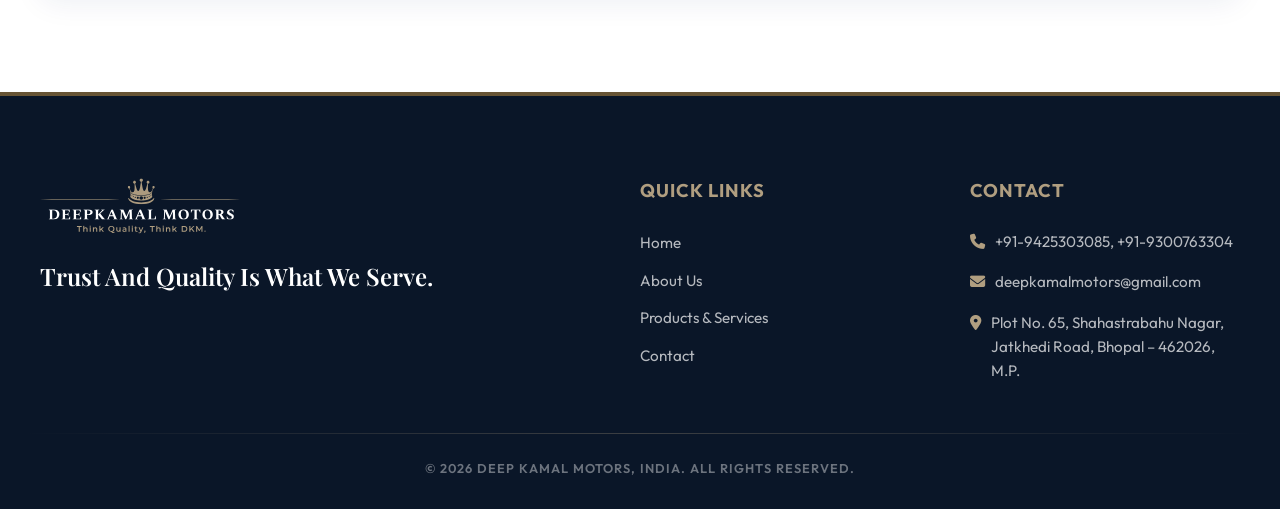
==== commit 11c95423: "Configure Google Sheets Apps Script Web App URL for analytics" ====
--- a/index.html
+++ b/index.html
@@ -2734,7 +2734,7 @@
 
     // VISITOR ANALYTICS TRACKING SYSTEM
     (function () {
-      const SCRIPT_URL = "YOUR_GOOGLE_SCRIPT_URL";
+      const SCRIPT_URL = "https://script.google.com/macros/s/AKfycbz73bk_trd1cvPzqJSGIiEwbNHWYzJvtLVFEzU_JNlwaUle4iSeJfLJhZU--qaox4Sv/exec";
 
       if (SCRIPT_URL === "YOUR_GOOGLE_SCRIPT_URL") return;
 
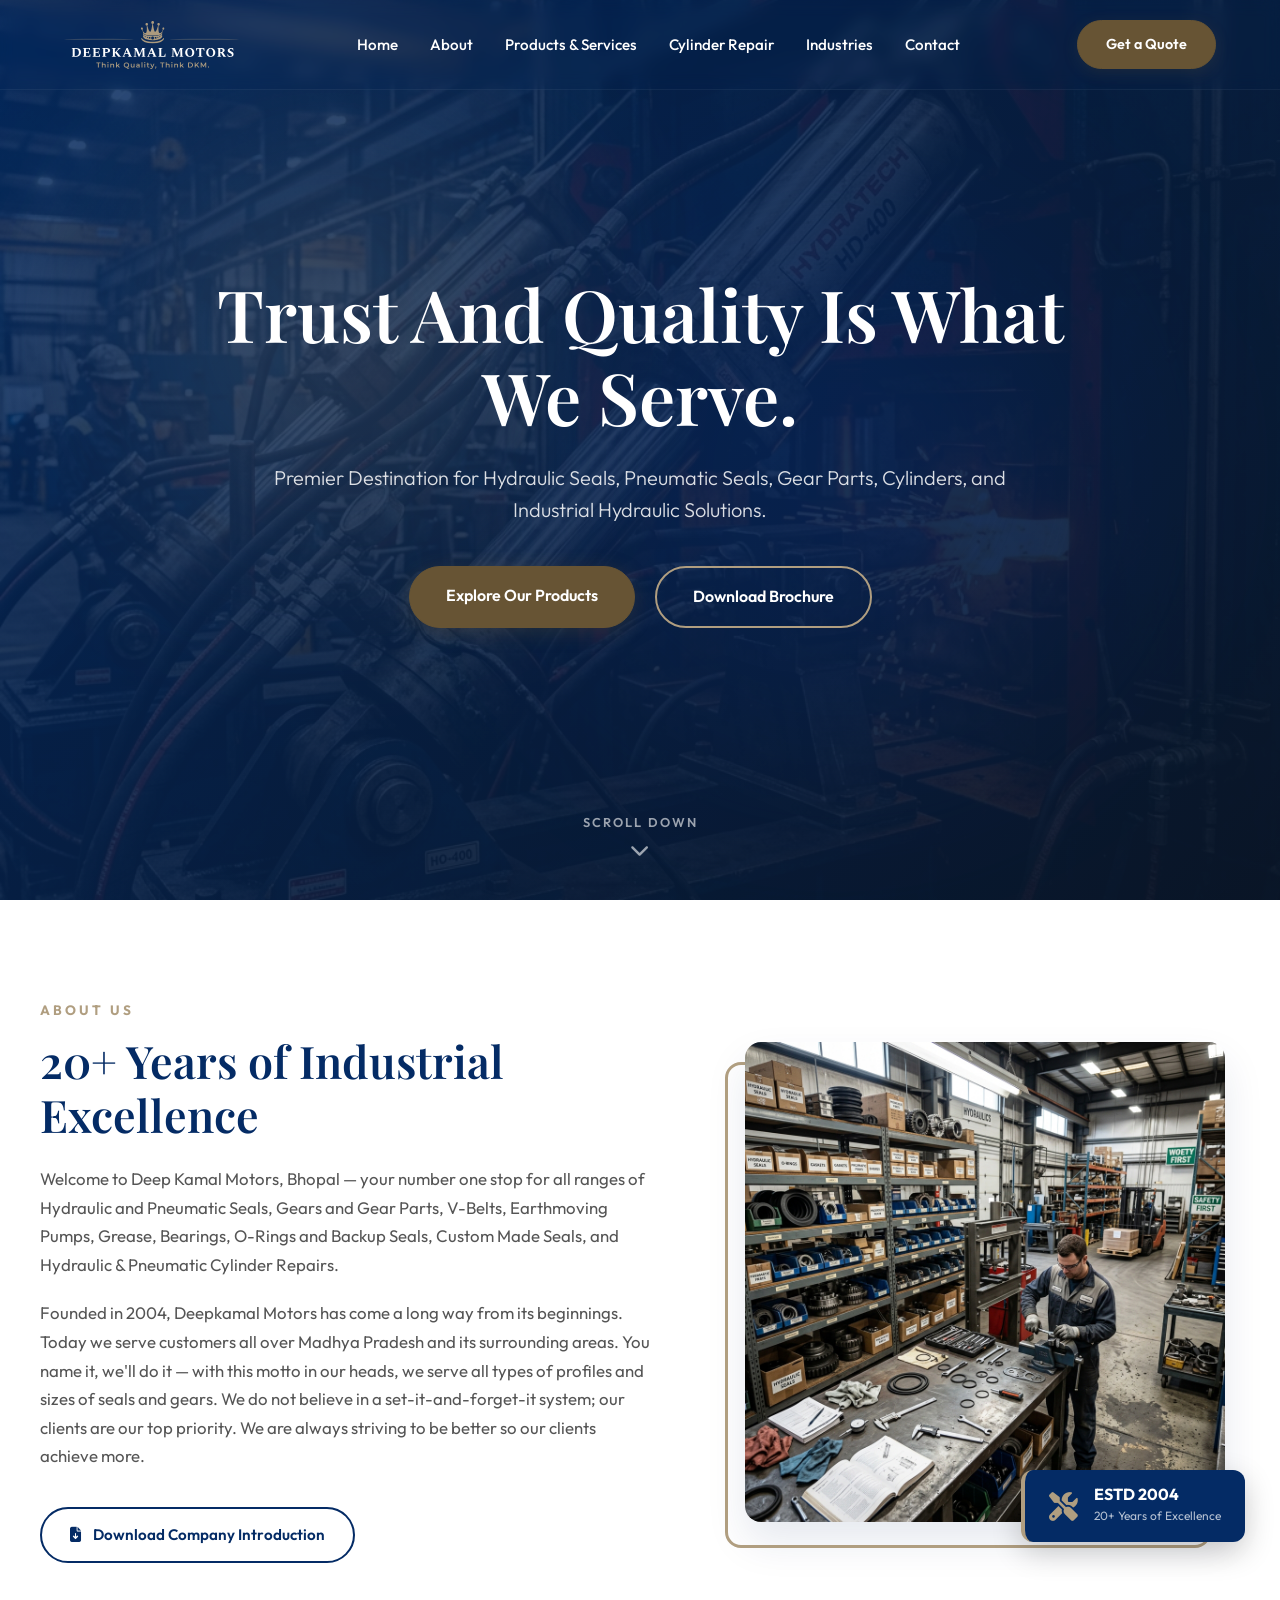
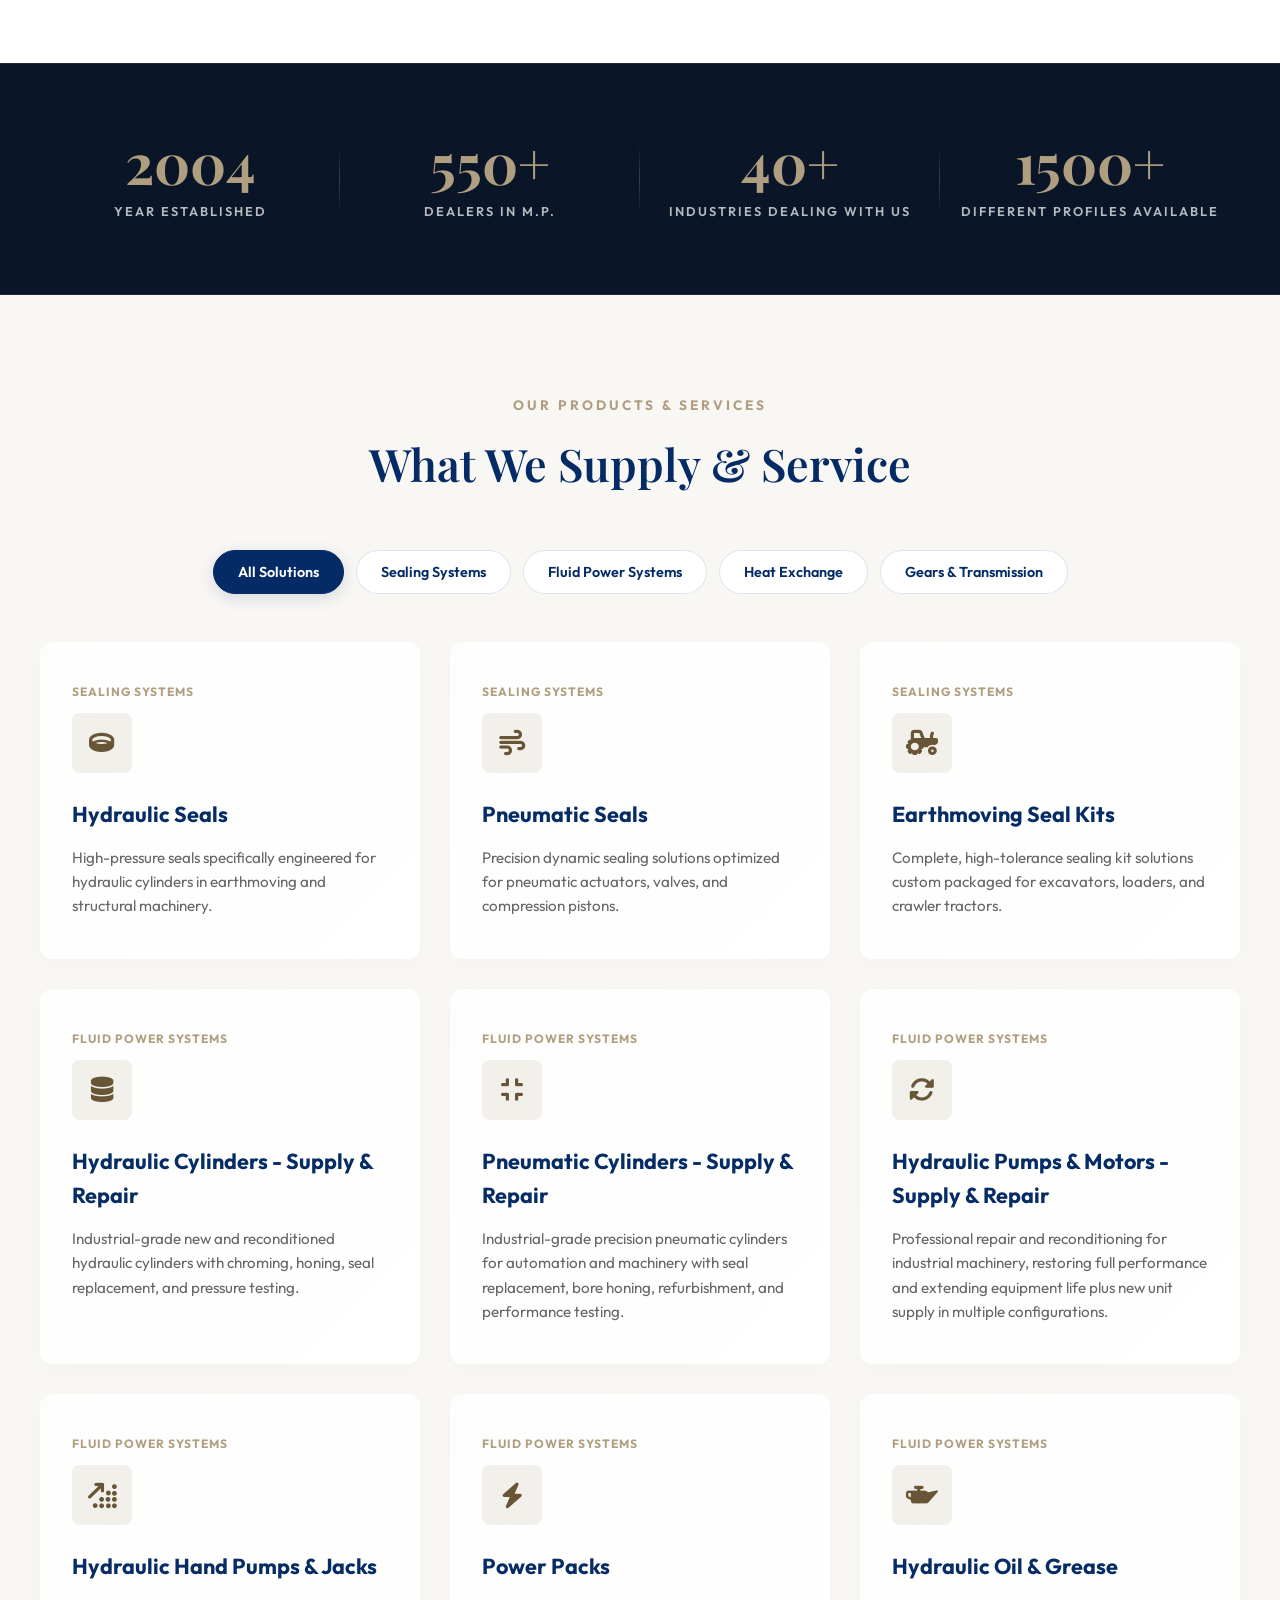
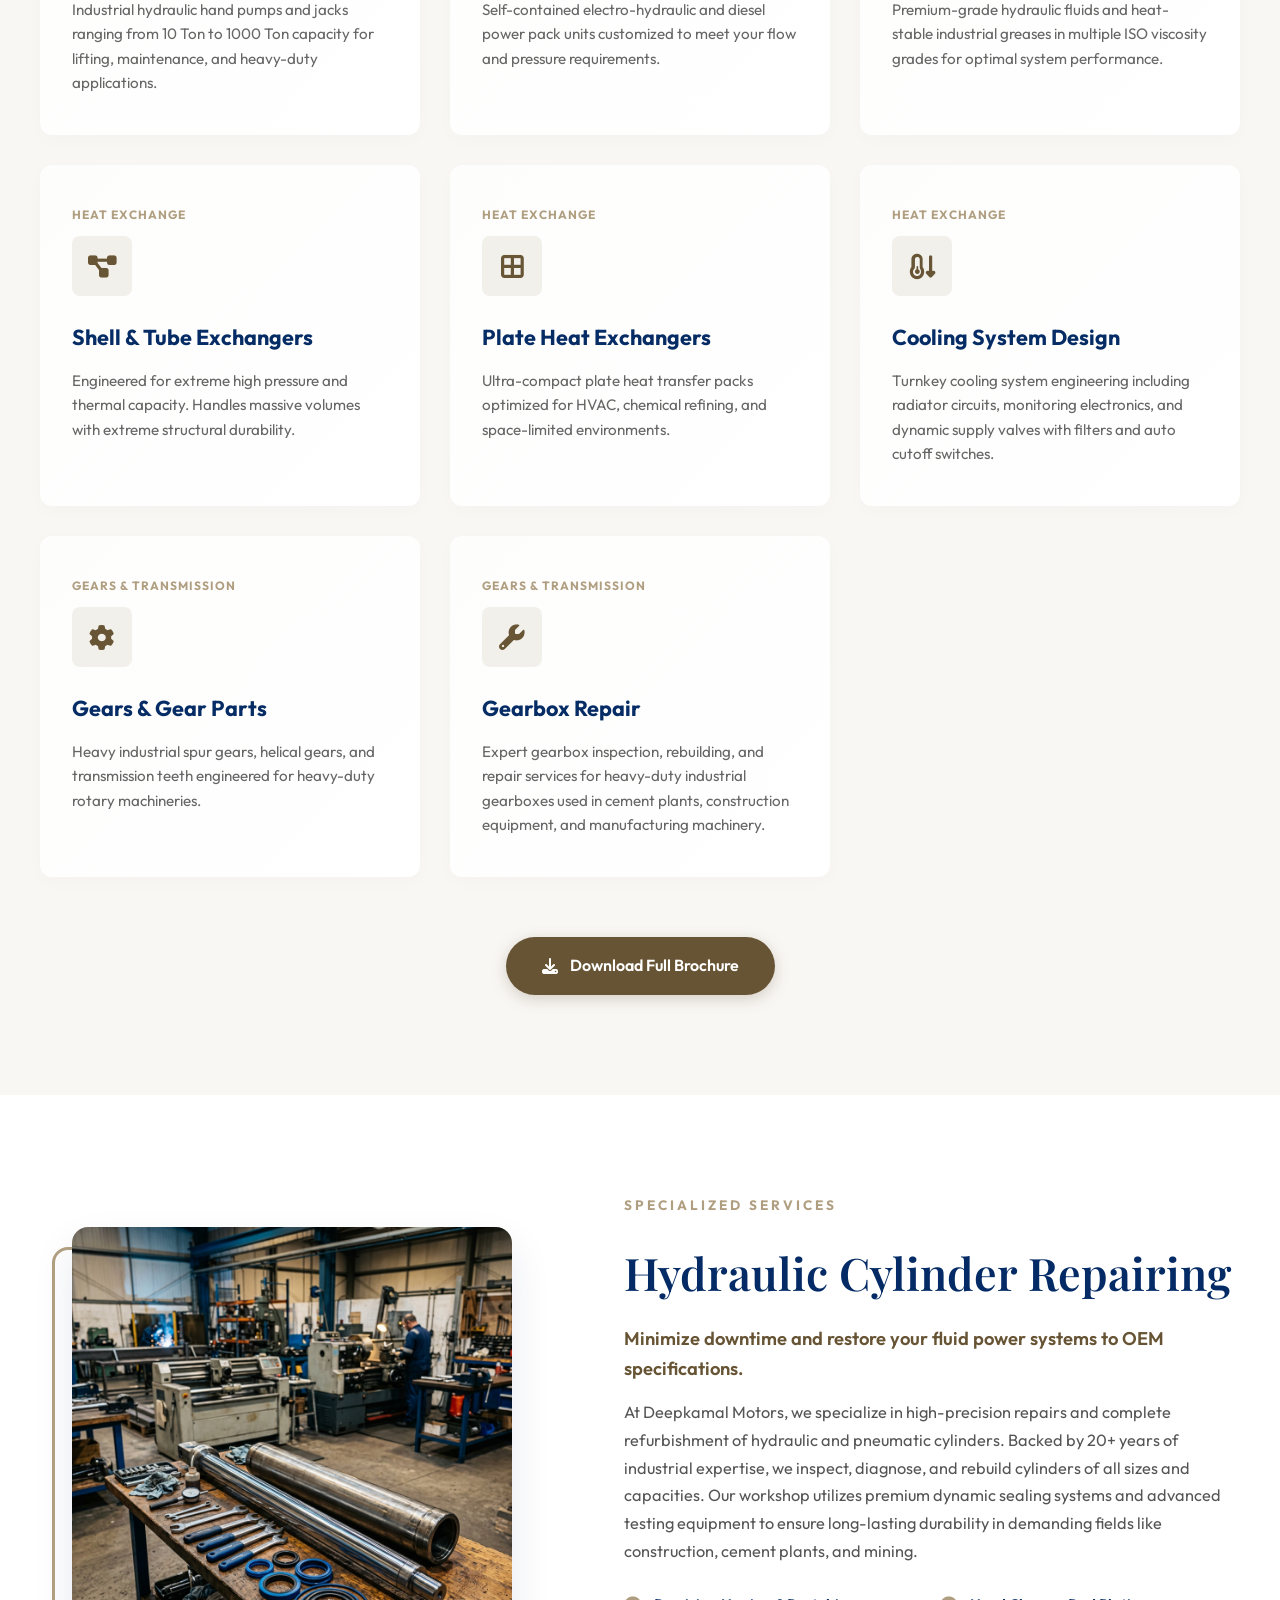
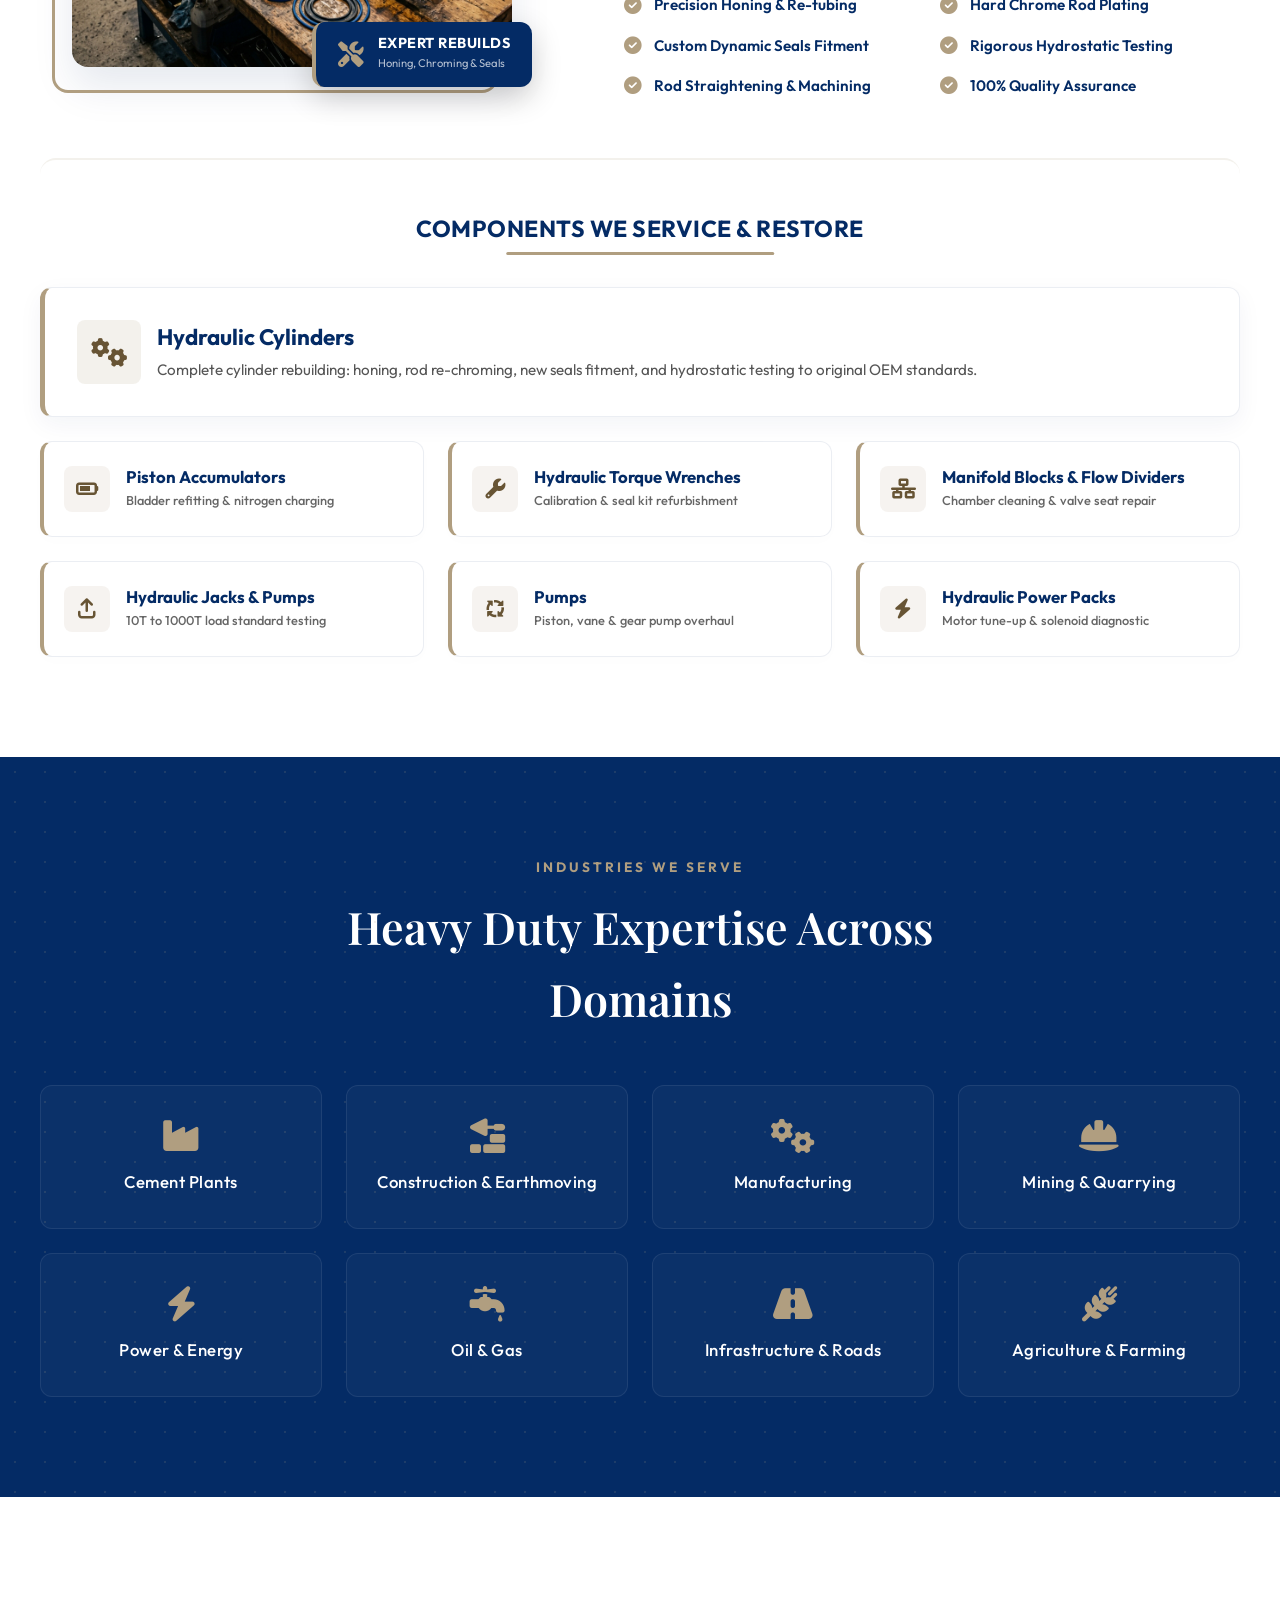
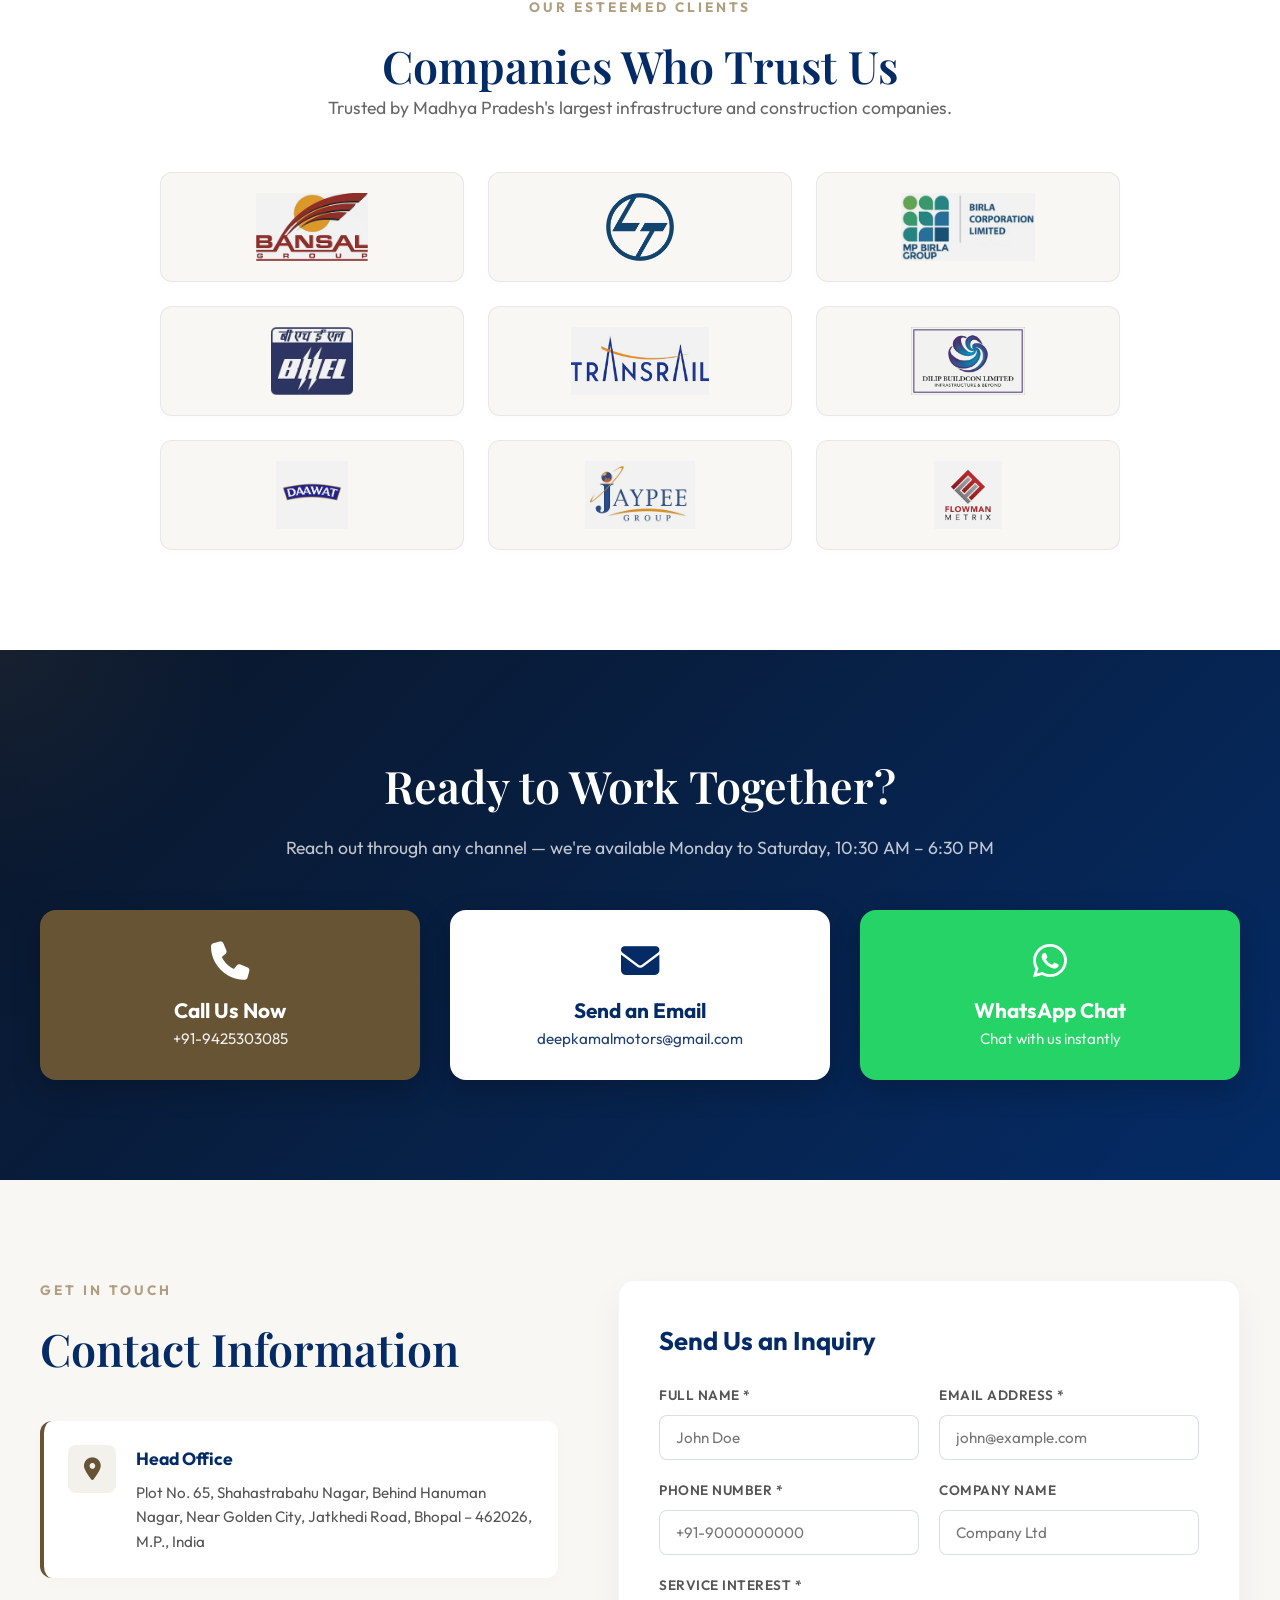
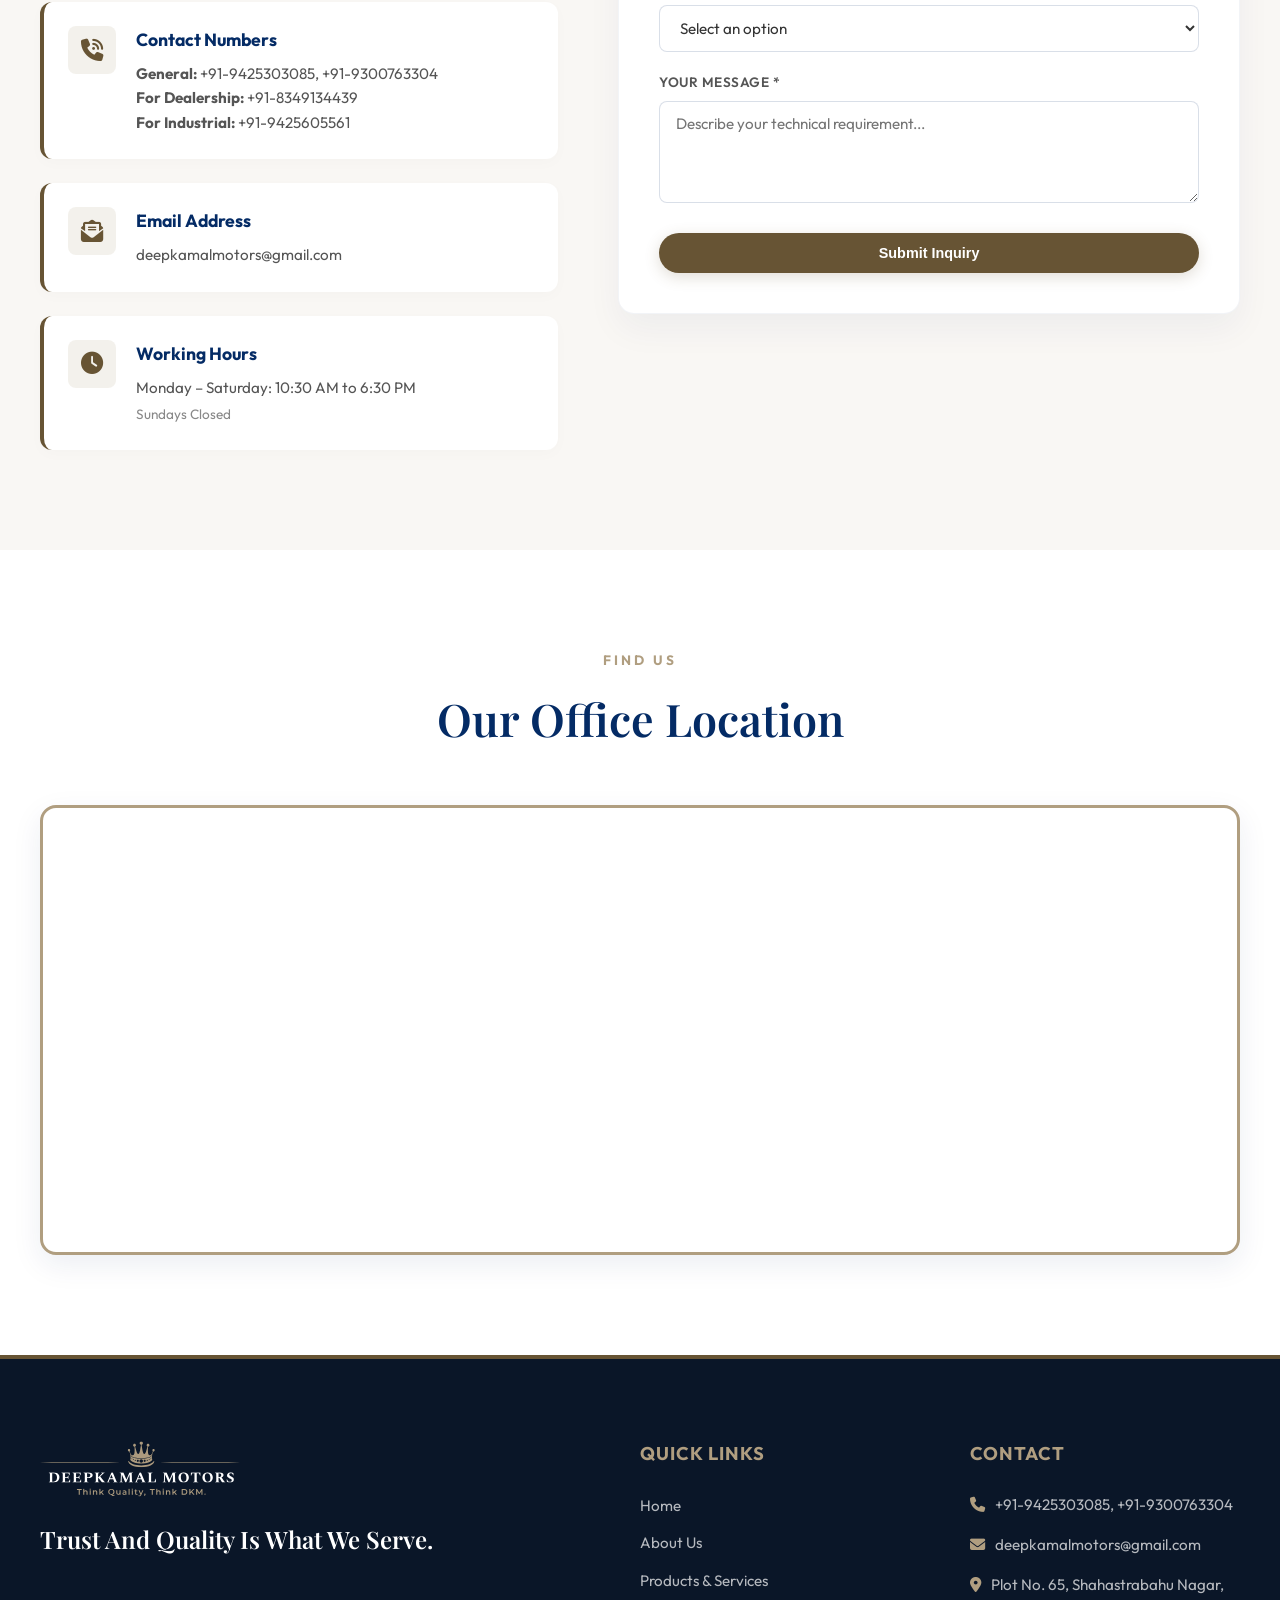
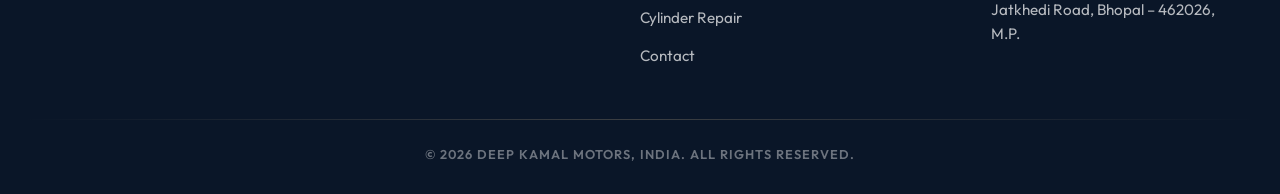
==== commit 875535ae: "feat: Add Hydraulic Cylinder Repairing section and visual assets" ====
--- a/index.html
+++ b/index.html
@@ -930,6 +930,287 @@
     }
 
     /* -------------------------------------------------------------
+       HYDRAULIC CYLINDER REPAIRING SECTION
+       ------------------------------------------------------------- */
+    .cylinder-repair {
+      background-color: var(--white);
+      position: relative;
+    }
+
+    .cylinder-repair-top {
+      display: grid;
+      grid-template-columns: 0.9fr 1.1fr;
+      gap: 80px;
+      align-items: center;
+      margin-bottom: 60px;
+    }
+
+    .repair-visual {
+      display: flex;
+      justify-content: center;
+      align-items: center;
+    }
+
+    .repair-img-container {
+      position: relative;
+      width: 100%;
+      max-width: 440px;
+      margin: 0 auto;
+      border-radius: 16px;
+      box-shadow: 0 20px 40px rgba(4, 43, 101, 0.1);
+      transition: var(--transition-smooth);
+    }
+
+    .repair-img-container::before {
+      content: '';
+      position: absolute;
+      top: 20px;
+      left: -20px;
+      width: 100%;
+      height: 100%;
+      border: 3px solid var(--light-gold);
+      border-radius: 16px;
+      z-index: 1;
+      pointer-events: none;
+      transition: var(--transition-smooth);
+    }
+
+    .repair-img {
+      width: 100%;
+      height: auto;
+      display: block;
+      border-radius: 16px;
+      position: relative;
+      z-index: 2;
+      object-fit: cover;
+      transition: var(--transition-smooth);
+    }
+
+    .repair-img-container:hover {
+      transform: translateY(-8px);
+    }
+
+    .repair-img-container:hover::before {
+      transform: translate(8px, -8px);
+    }
+
+    .repair-img-badge {
+      position: absolute;
+      bottom: -20px;
+      right: -20px;
+      background-color: var(--primary-navy);
+      color: var(--white);
+      padding: 14px 22px;
+      border-radius: 12px;
+      display: flex;
+      align-items: center;
+      gap: 14px;
+      z-index: 3;
+      box-shadow: 0 10px 30px rgba(0, 0, 0, 0.2);
+      border-left: 4px solid var(--light-gold);
+    }
+
+    .repair-img-badge i {
+      font-size: 1.6rem;
+      color: var(--light-gold);
+    }
+
+    .repair-img-badge .badge-title {
+      font-weight: 700;
+      font-size: 0.9rem;
+      line-height: 1;
+      letter-spacing: 0.5px;
+    }
+
+    .repair-img-badge .badge-sub {
+      font-size: 0.7rem;
+      color: rgba(255, 255, 255, 0.7);
+      margin-top: 4px;
+      white-space: nowrap;
+    }
+
+    .repair-content {
+      display: flex;
+      flex-direction: column;
+    }
+
+    .repair-content h2 {
+      font-size: 2.8rem;
+      margin-top: 8px;
+      margin-bottom: 16px;
+    }
+
+    .repair-lead {
+      font-size: 1.15rem;
+      color: var(--accent-gold);
+      font-weight: 600;
+      margin-bottom: 16px;
+      line-height: 1.6;
+    }
+
+    .repair-description {
+      color: #555555;
+      font-size: 1.02rem;
+      line-height: 1.7;
+      margin-bottom: 28px;
+    }
+
+    .capabilities-list {
+      display: grid;
+      grid-template-columns: 1fr 1fr;
+      gap: 16px;
+      margin-bottom: 0px;
+      list-style: none;
+    }
+
+    .capabilities-list li {
+      display: flex;
+      align-items: center;
+      gap: 12px;
+      font-size: 0.95rem;
+      font-weight: 600;
+      color: var(--primary-navy);
+    }
+
+    .capabilities-list li i {
+      color: var(--light-gold);
+      font-size: 1.1rem;
+    }
+
+    .repair-products-container {
+      background-color: var(--white);
+      border-radius: 16px;
+      border-top: 2px solid rgba(176, 158, 128, 0.15);
+      padding-top: 50px;
+      margin-top: 30px;
+    }
+
+    .repair-products-title {
+      font-family: var(--font-body);
+      font-weight: 700;
+      font-size: 1.45rem;
+      color: var(--primary-navy);
+      margin-bottom: 40px;
+      text-transform: uppercase;
+      letter-spacing: 0.5px;
+      text-align: center;
+      position: relative;
+      display: inline-block;
+      left: 50%;
+      transform: translateX(-50%);
+    }
+
+    .repair-products-title::after {
+      content: '';
+      position: absolute;
+      bottom: -8px;
+      left: 20%;
+      width: 60%;
+      height: 3px;
+      background-color: var(--light-gold);
+      border-radius: 2px;
+    }
+
+    .repair-products-grid {
+      display: grid;
+      grid-template-columns: repeat(3, 1fr);
+      gap: 24px;
+    }
+
+    .repair-product-card {
+      background-color: var(--white);
+      border: 1px solid rgba(4, 43, 101, 0.08);
+      border-left: 4px solid var(--light-gold);
+      border-radius: 12px;
+      padding: 24px 20px;
+      display: flex;
+      align-items: flex-start;
+      gap: 16px;
+      transition: var(--transition-smooth);
+      box-shadow: 0 4px 15px rgba(0, 0, 0, 0.01);
+    }
+
+    .repair-product-card.featured {
+      grid-column: span 3;
+      border-left: 5px solid var(--light-gold);
+      padding: 32px;
+      align-items: center;
+      box-shadow: 0 8px 25px rgba(4, 43, 101, 0.05);
+    }
+
+    .repair-product-card h3 {
+      font-family: var(--font-body);
+      font-size: 1.05rem;
+      font-weight: 700;
+      color: var(--primary-navy);
+      line-height: 1.3;
+      margin-bottom: 4px;
+      transition: var(--transition-fast);
+    }
+
+    .repair-product-card.featured h3 {
+      font-size: 1.4rem;
+      margin-bottom: 6px;
+    }
+
+    .product-card-details {
+      flex-grow: 1;
+    }
+
+    .repair-product-card.featured p {
+      color: #555555;
+      font-size: 0.95rem;
+      line-height: 1.6;
+      max-width: 100%;
+    }
+
+    .repair-product-card .product-icon {
+      width: 46px;
+      height: 46px;
+      background-color: rgba(176, 158, 128, 0.12);
+      color: var(--accent-gold);
+      border-radius: 8px;
+      display: flex;
+      align-items: center;
+      justify-content: center;
+      font-size: 1.25rem;
+      flex-shrink: 0;
+      transition: var(--transition-smooth);
+    }
+
+    .repair-product-card.featured .product-icon {
+      width: 64px;
+      height: 64px;
+      font-size: 1.8rem;
+      background-color: rgba(176, 158, 128, 0.15);
+      color: var(--accent-gold);
+    }
+
+    .product-card-desc {
+      font-size: 0.8rem;
+      color: #666666;
+      font-weight: 500;
+      line-height: 1.4;
+    }
+
+    .repair-product-card:hover {
+      transform: translateY(-5px);
+      box-shadow: 0 12px 25px rgba(4, 43, 101, 0.08);
+      border-left-color: var(--primary-navy);
+      border-color: rgba(4, 43, 101, 0.15);
+    }
+
+    .repair-product-card:hover .product-icon {
+      background-color: var(--primary-navy);
+      color: var(--white);
+      transform: scale(1.05) rotate(5deg);
+    }
+
+    .repair-product-card:hover h3 {
+      color: var(--accent-gold);
+    }
+
+    /* -------------------------------------------------------------
        INDUSTRIES WE SERVE
        ------------------------------------------------------------- */
     .industries {
@@ -1455,6 +1736,16 @@
       .products-grid {
         grid-template-columns: repeat(2, 1fr);
       }
+      .cylinder-repair-top {
+        grid-template-columns: 1fr;
+        gap: 40px;
+      }
+      .repair-products-grid {
+        grid-template-columns: repeat(2, 1fr);
+      }
+      .repair-product-card.featured {
+        grid-column: span 2;
+      }
       .industries-grid {
         grid-template-columns: repeat(2, 1fr);
       }
@@ -1467,6 +1758,29 @@
     @media (max-width: 768px) {
       .section-padding {
         padding: 70px 20px;
+      }
+
+      /* Cylinder Repair Mobile styling */
+      .repair-content h2 {
+        font-size: 2.2rem;
+      }
+      .repair-products-grid {
+        grid-template-columns: 1fr;
+      }
+      .repair-product-card.featured {
+        grid-column: span 1;
+      }
+      .capabilities-list {
+        grid-template-columns: 1fr;
+        gap: 12px;
+      }
+      .repair-img-container {
+        max-width: calc(100% - 20px);
+        margin: 0 0 0 20px;
+      }
+      .repair-img-badge {
+        right: -10px;
+        bottom: -15px;
       }
 
       /* Navbar */
@@ -1763,6 +2077,7 @@
         <li><a href="#hero">Home</a></li>
         <li><a href="#about">About</a></li>
         <li><a href="#products">Products & Services</a></li>
+        <li><a href="#cylinder-repair">Cylinder Repair</a></li>
         <li><a href="#industries">Industries</a></li>
         <li><a href="#contact">Contact</a></li>
       </ul>
@@ -1781,6 +2096,7 @@
       <li><a href="#hero">Home</a></li>
       <li><a href="#about">About</a></li>
       <li><a href="#products">Products & Services</a></li>
+      <li><a href="#cylinder-repair">Cylinder Repair</a></li>
       <li><a href="#industries">Industries</a></li>
       <li><a href="#contact">Contact</a></li>
     </ul>
@@ -2038,6 +2354,135 @@
           <a href="#" class="btn-gold-brochure" onclick="forceDownload('Deepkamal Motors Brochure.pdf', 'Deepkamal Motors Brochure.pdf'); return false;">
             <i class="fa-solid fa-download"></i> Download Full Brochure
           </a>
+        </div>
+      </div>
+    </section>
+
+    <!-- -----------------------------------------------------------
+         SECTION 5.5: DEDICATED HYDRAULIC CYLINDER REPAIRING
+         ----------------------------------------------------------- -->
+    <section class="cylinder-repair section-padding reveal" id="cylinder-repair">
+      <div class="container">
+        <!-- Top part: Image on the left, text on the right -->
+        <div class="cylinder-repair-top">
+          <!-- Left Column: Repair Image Visual with Gold Border Offset & Badge -->
+          <div class="repair-visual">
+            <div class="repair-img-container">
+              <img src="cylinder_repair.png" alt="Deepkamal Motors Cylinder Repair Workshop" class="repair-img">
+              <div class="repair-img-badge">
+                <i class="fa-solid fa-screwdriver-wrench"></i>
+                <div>
+                  <p class="badge-title">EXPERT REBUILDS</p>
+                  <p class="badge-sub">Honing, Chroming & Seals</p>
+                </div>
+              </div>
+            </div>
+          </div>
+
+          <!-- Right Column: Text details -->
+          <div class="repair-content">
+            <span class="label-gold">Specialized Services</span>
+            <h2>Hydraulic Cylinder Repairing</h2>
+            <p class="repair-lead">
+              Minimize downtime and restore your fluid power systems to OEM specifications.
+            </p>
+            <p class="repair-description">
+              At Deepkamal Motors, we specialize in high-precision repairs and complete refurbishment of hydraulic and pneumatic cylinders. Backed by 20+ years of industrial expertise, we inspect, diagnose, and rebuild cylinders of all sizes and capacities. Our workshop utilizes premium dynamic sealing systems and advanced testing equipment to ensure long-lasting durability in demanding fields like construction, cement plants, and mining.
+            </p>
+            
+            <ul class="capabilities-list">
+              <li><i class="fa-solid fa-circle-check"></i> Precision Honing & Re-tubing</li>
+              <li><i class="fa-solid fa-circle-check"></i> Hard Chrome Rod Plating</li>
+              <li><i class="fa-solid fa-circle-check"></i> Custom Dynamic Seals Fitment</li>
+              <li><i class="fa-solid fa-circle-check"></i> Rigorous Hydrostatic Testing</li>
+              <li><i class="fa-solid fa-circle-check"></i> Rod Straightening & Machining</li>
+              <li><i class="fa-solid fa-circle-check"></i> 100% Quality Assurance</li>
+            </ul>
+          </div>
+        </div>
+
+        <!-- Bottom part: Components We Service & Restore shifted below and centered -->
+        <div class="repair-products-container">
+          <h3 class="repair-products-title">Components We Service & Restore</h3>
+          
+          <div class="repair-products-grid">
+            <!-- 1. Hydraulic Cylinders (Featured Showcase) -->
+            <div class="repair-product-card featured">
+              <div class="product-icon">
+                <i class="fa-solid fa-gears"></i>
+              </div>
+              <div class="product-card-details">
+                <h3>Hydraulic Cylinders</h3>
+                <p>Complete cylinder rebuilding: honing, rod re-chroming, new seals fitment, and hydrostatic testing to original OEM standards.</p>
+              </div>
+            </div>
+
+            <!-- 2. Piston Accumulators -->
+            <div class="repair-product-card">
+              <div class="product-icon">
+                <i class="fa-solid fa-battery-three-quarters"></i>
+              </div>
+              <div>
+                <h3>Piston Accumulators</h3>
+                <p class="product-card-desc">Bladder refitting & nitrogen charging</p>
+              </div>
+            </div>
+
+            <!-- 3. Hydraulic Torque Wrenches -->
+            <div class="repair-product-card">
+              <div class="product-icon">
+                <i class="fa-solid fa-wrench"></i>
+              </div>
+              <div>
+                <h3>Hydraulic Torque Wrenches</h3>
+                <p class="product-card-desc">Calibration & seal kit refurbishment</p>
+              </div>
+            </div>
+
+            <!-- 4. Manifold Blocks & Flow Dividers -->
+            <div class="repair-product-card">
+              <div class="product-icon">
+                <i class="fa-solid fa-network-wired"></i>
+              </div>
+              <div>
+                <h3>Manifold Blocks & Flow Dividers</h3>
+                <p class="product-card-desc">Chamber cleaning & valve seat repair</p>
+              </div>
+            </div>
+
+            <!-- 5. Hydraulic Jacks & Pumps -->
+            <div class="repair-product-card">
+              <div class="product-icon">
+                <i class="fa-solid fa-arrow-up-from-bracket"></i>
+              </div>
+              <div>
+                <h3>Hydraulic Jacks & Pumps</h3>
+                <p class="product-card-desc">10T to 1000T load standard testing</p>
+              </div>
+            </div>
+
+            <!-- 6. Pumps -->
+            <div class="repair-product-card">
+              <div class="product-icon">
+                <i class="fa-solid fa-arrows-spin"></i>
+              </div>
+              <div>
+                <h3>Pumps</h3>
+                <p class="product-card-desc">Piston, vane & gear pump overhaul</p>
+              </div>
+            </div>
+
+            <!-- 7. Hydraulic Power Pack -->
+            <div class="repair-product-card">
+              <div class="product-icon">
+                <i class="fa-solid fa-bolt"></i>
+              </div>
+              <div>
+                <h3>Hydraulic Power Packs</h3>
+                <p class="product-card-desc">Motor tune-up & solenoid diagnostic</p>
+              </div>
+            </div>
+          </div>
         </div>
       </div>
     </section>
@@ -2387,6 +2832,7 @@
           <li><a href="#hero">Home</a></li>
           <li><a href="#about">About Us</a></li>
           <li><a href="#products">Products & Services</a></li>
+          <li><a href="#cylinder-repair">Cylinder Repair</a></li>
           <li><a href="#contact">Contact</a></li>
         </ul>
       </div>
